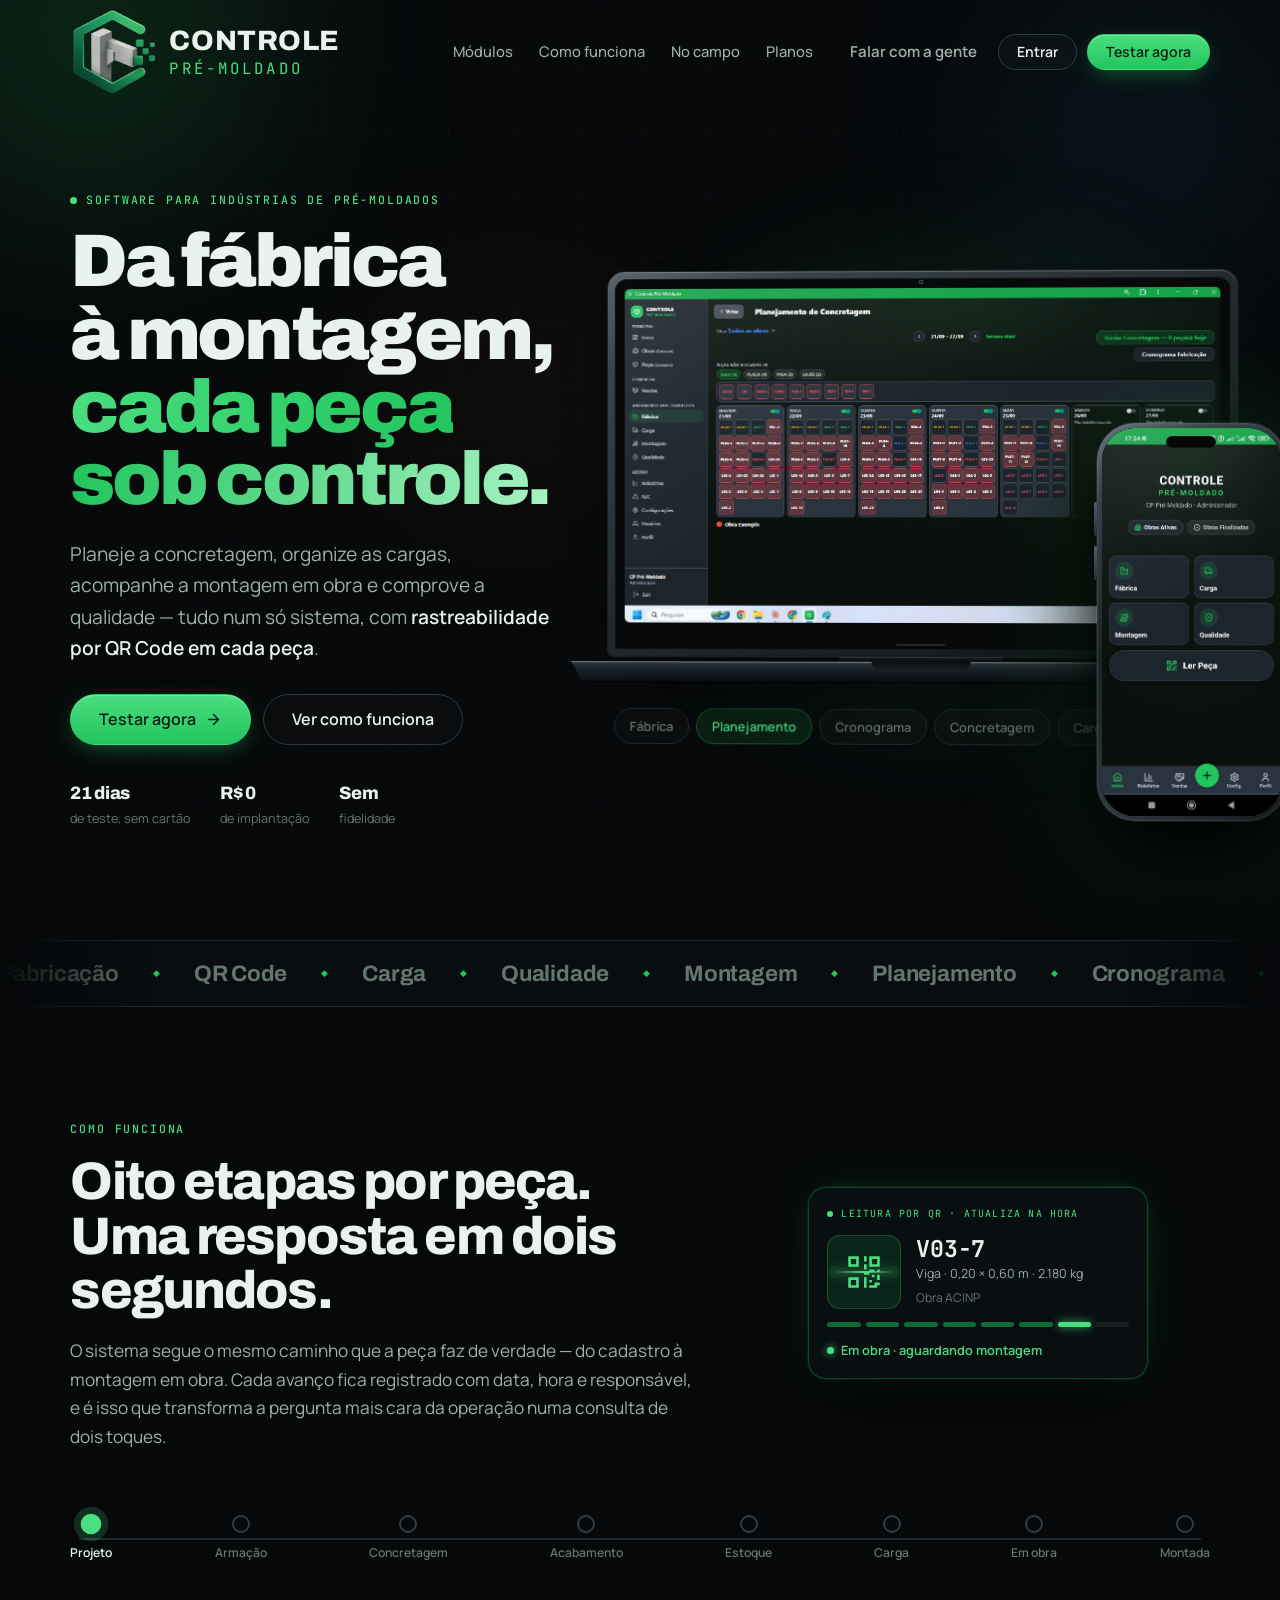
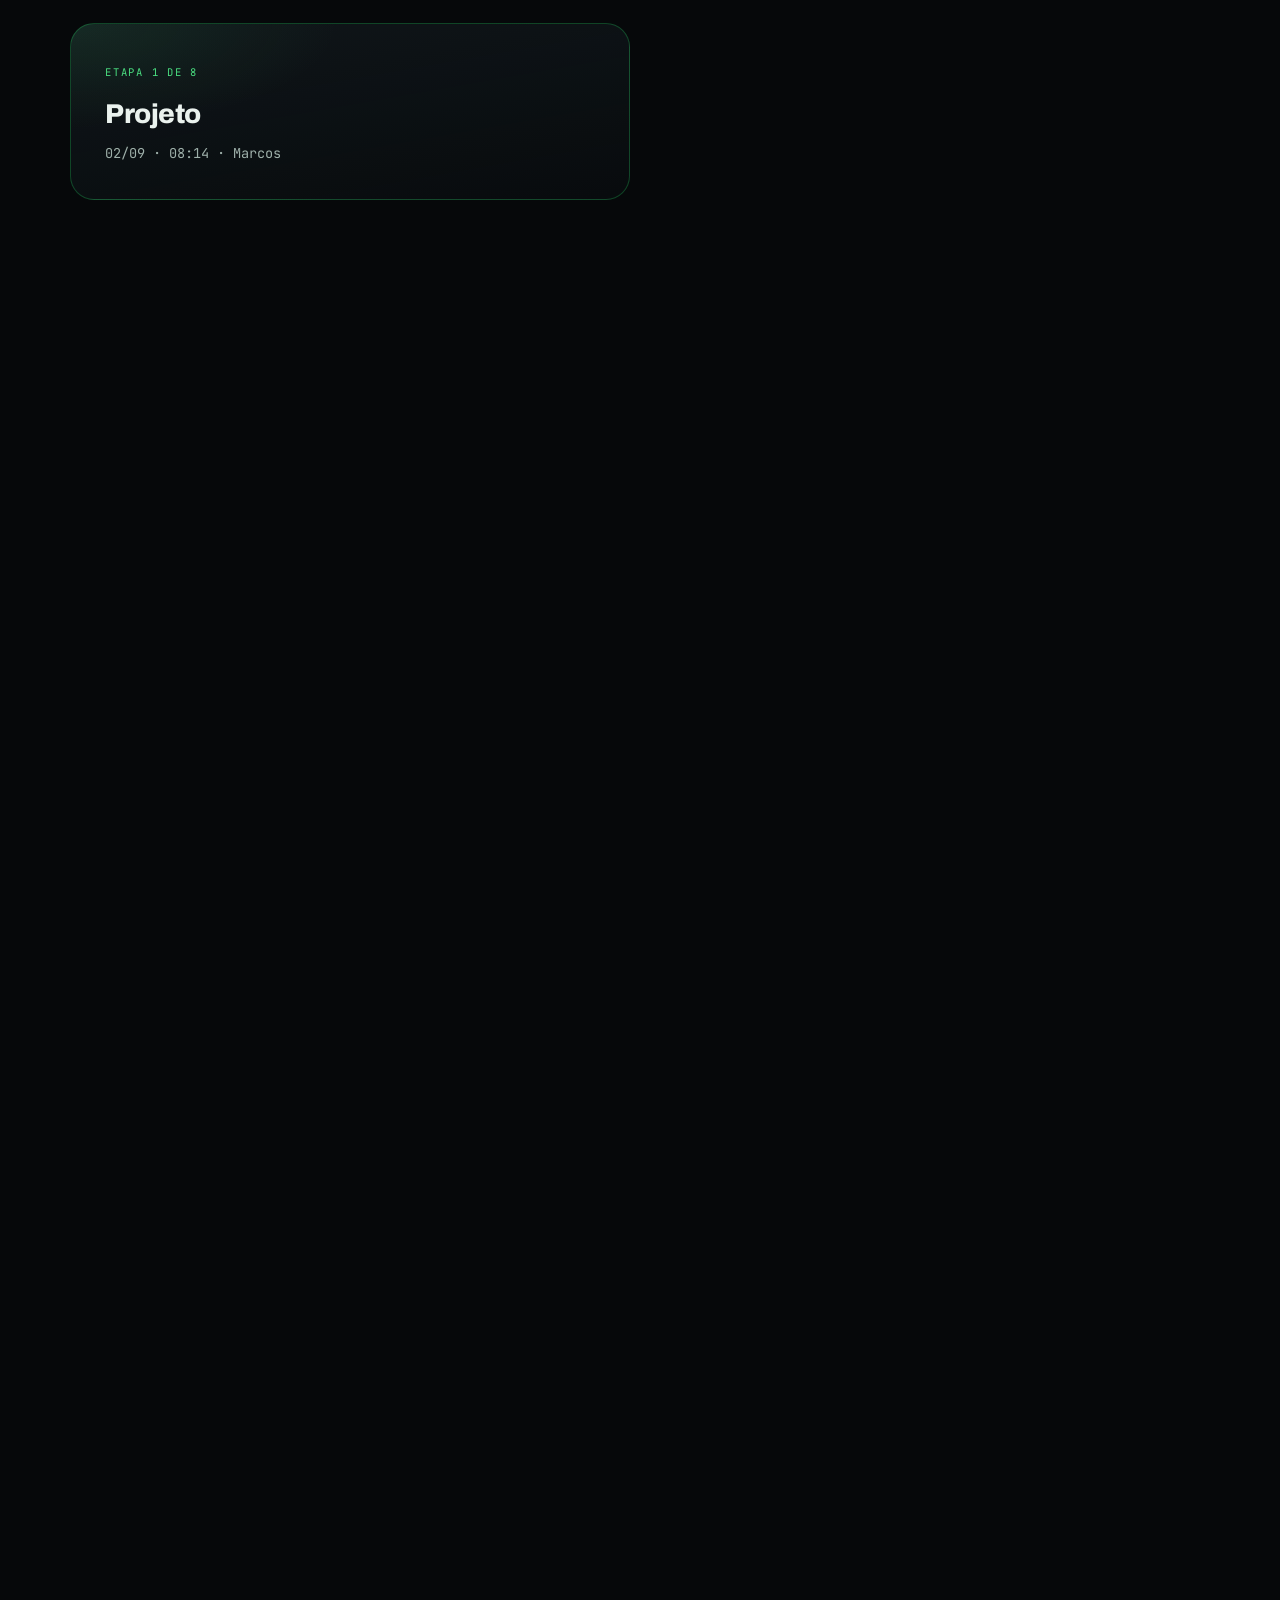
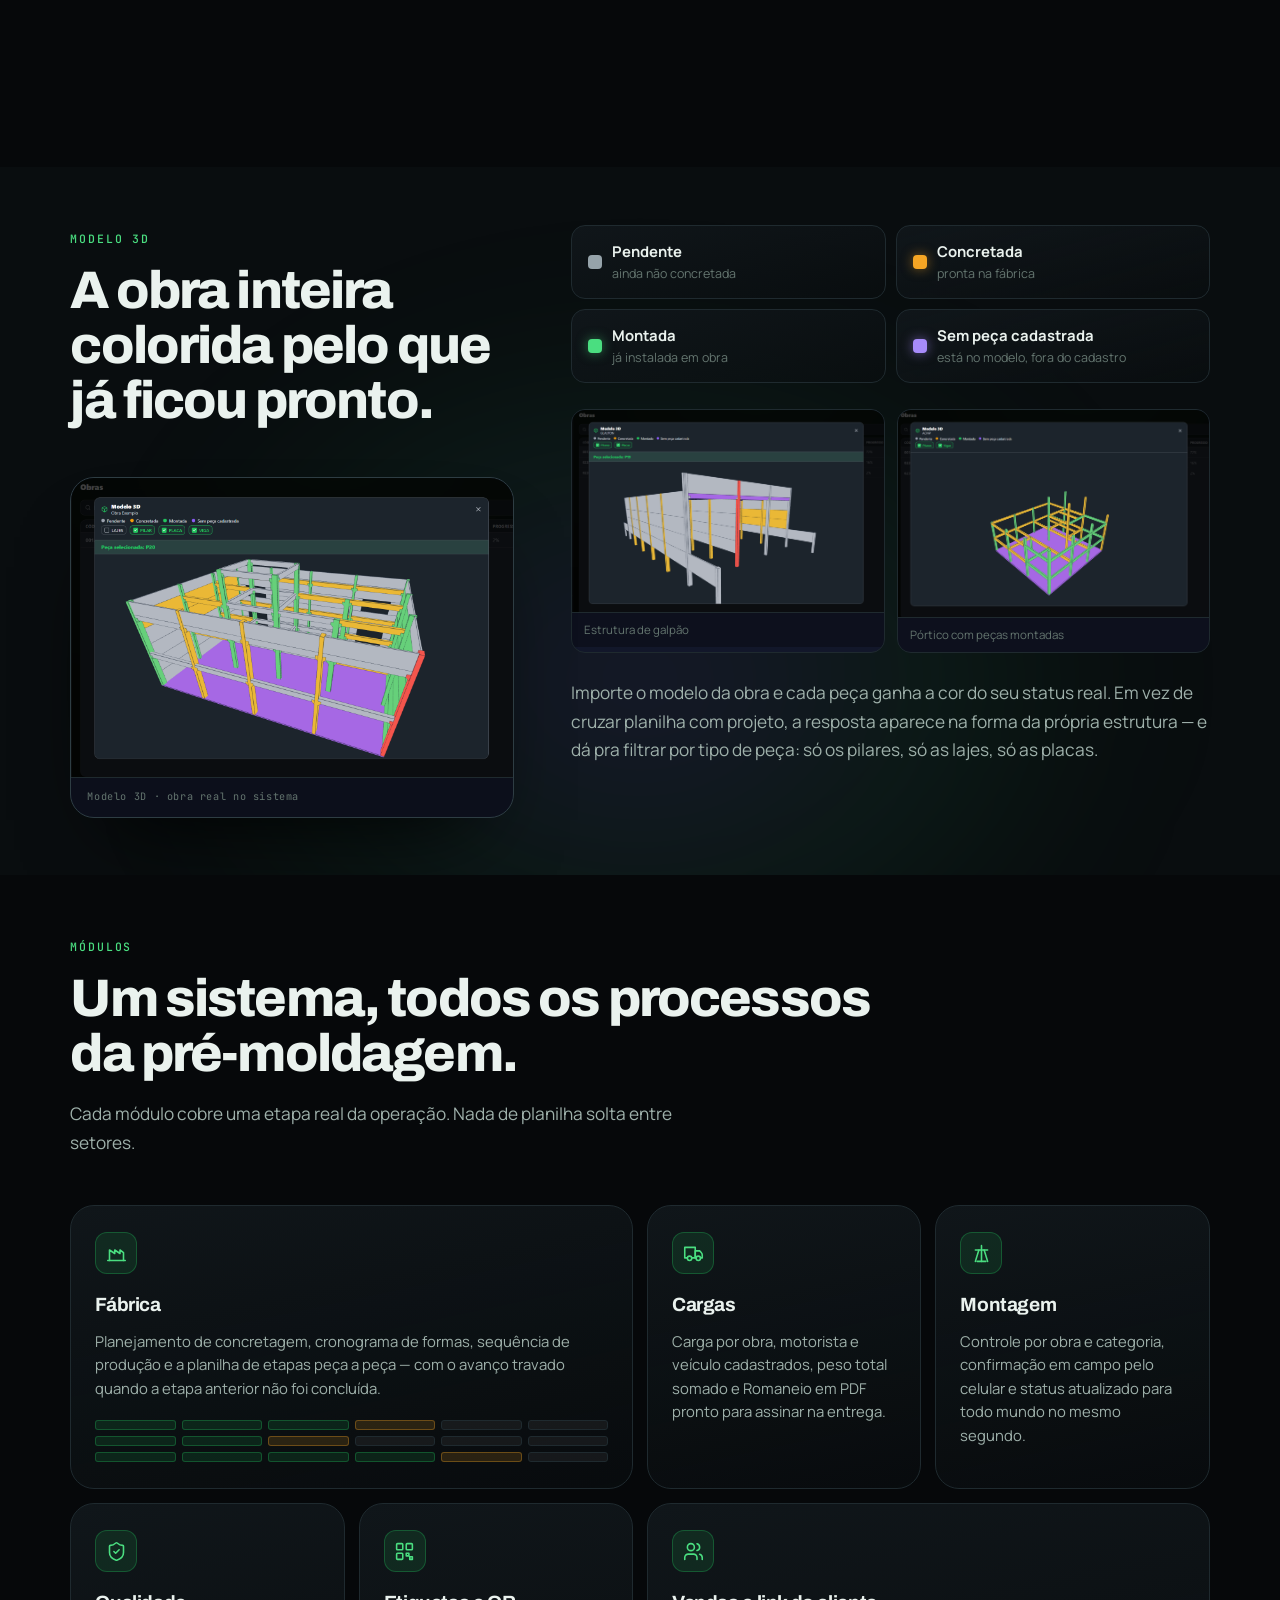
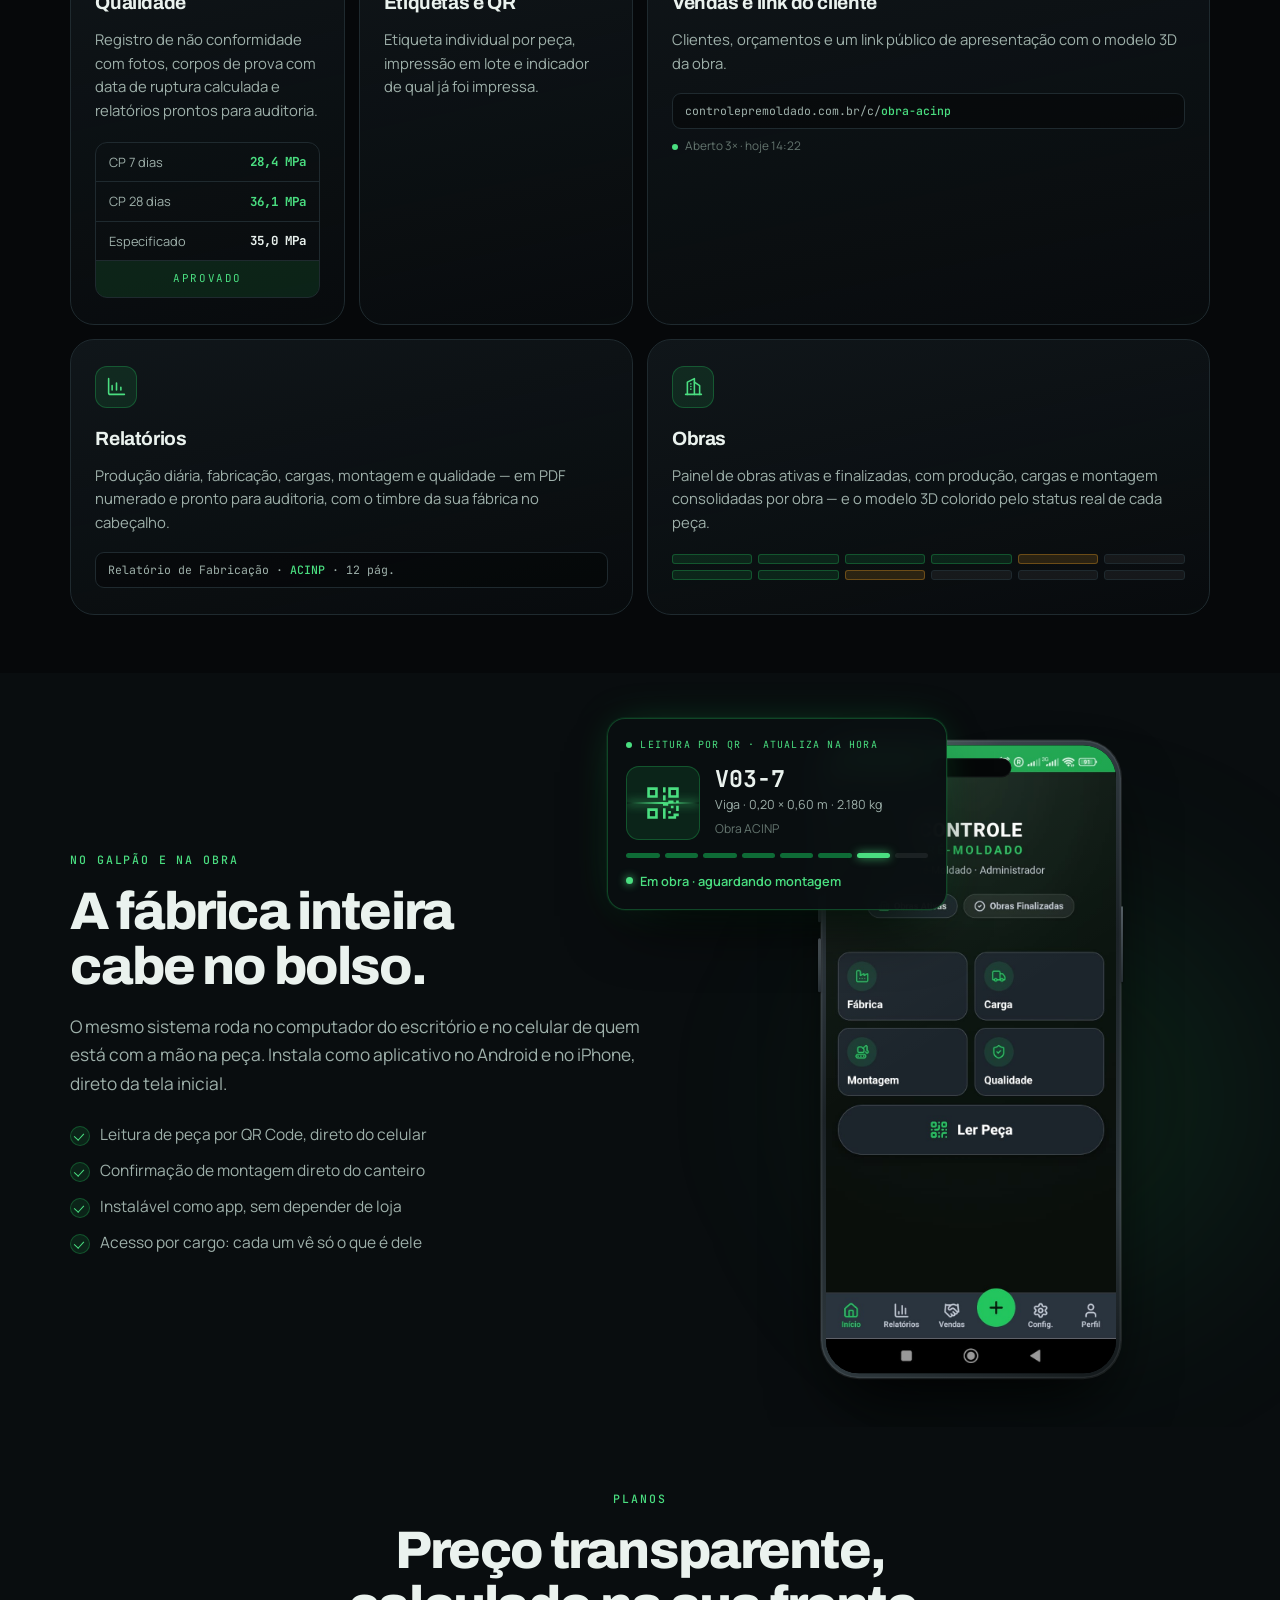
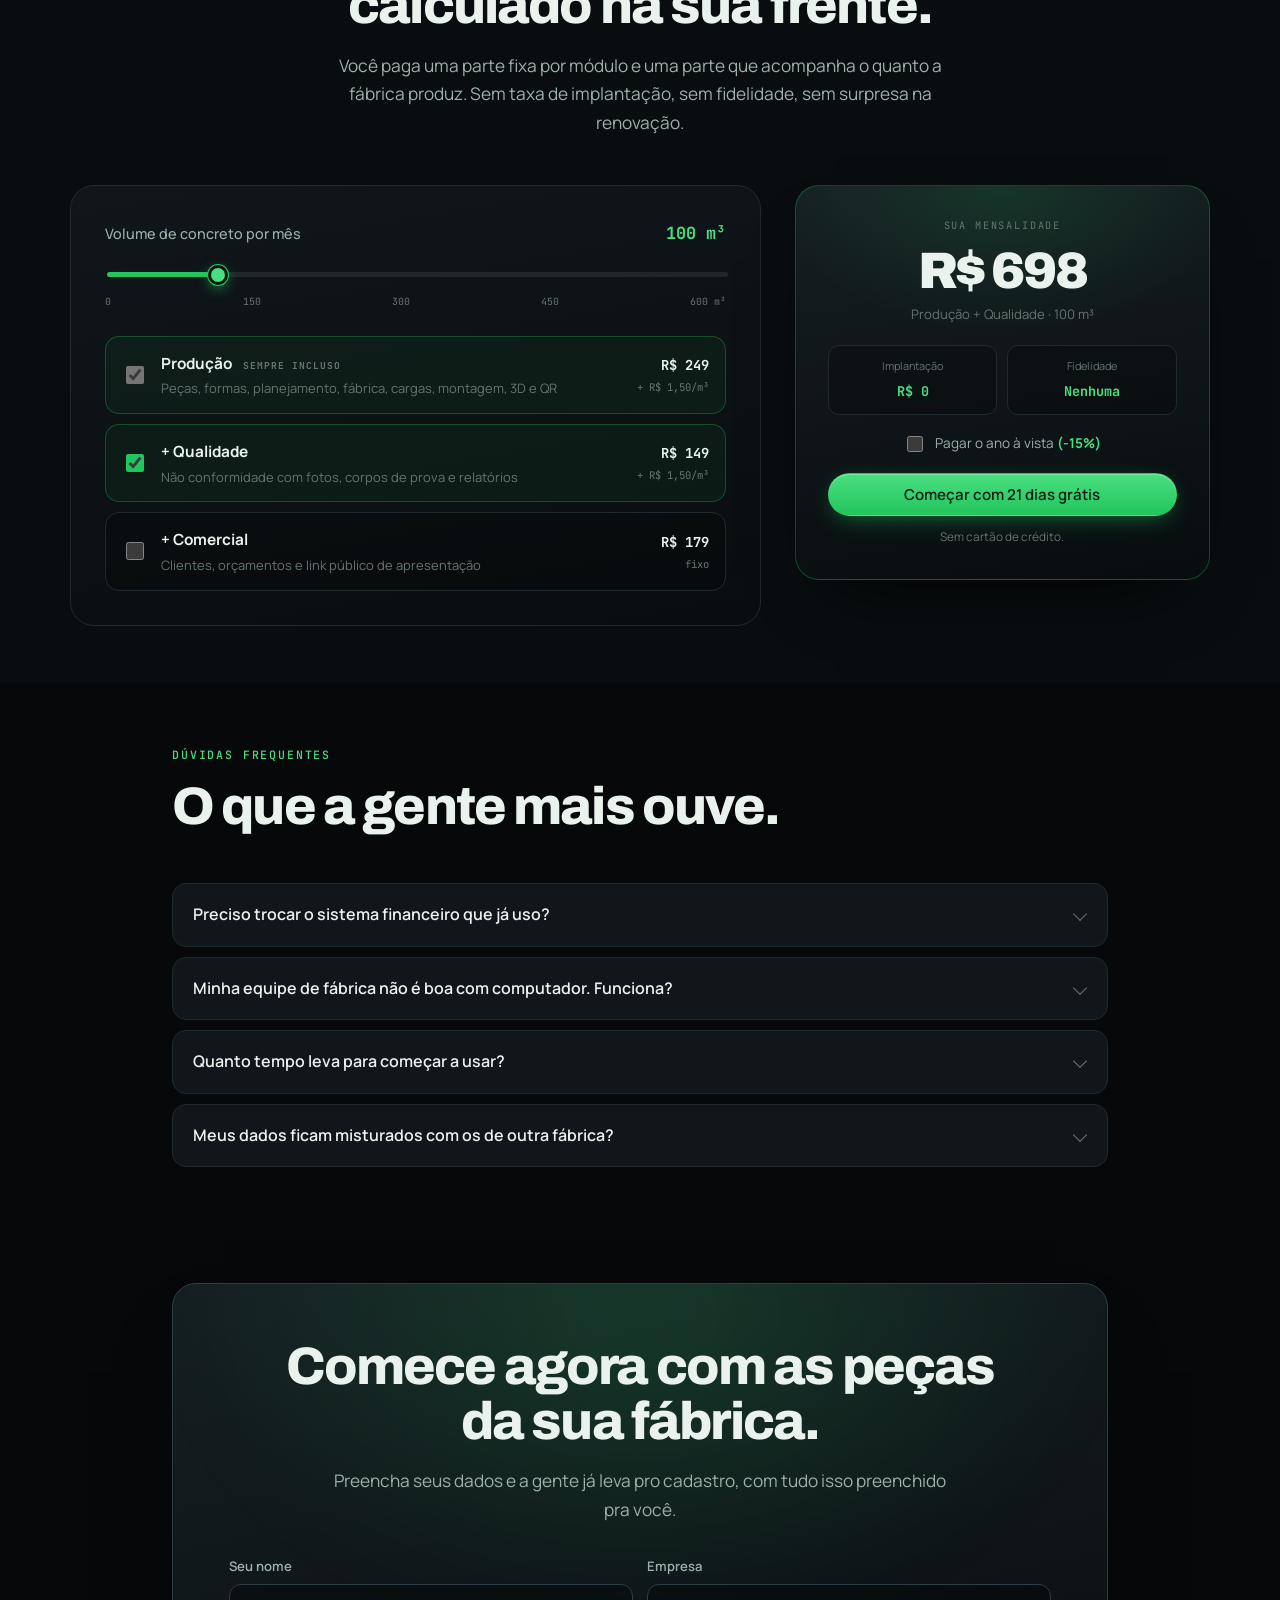
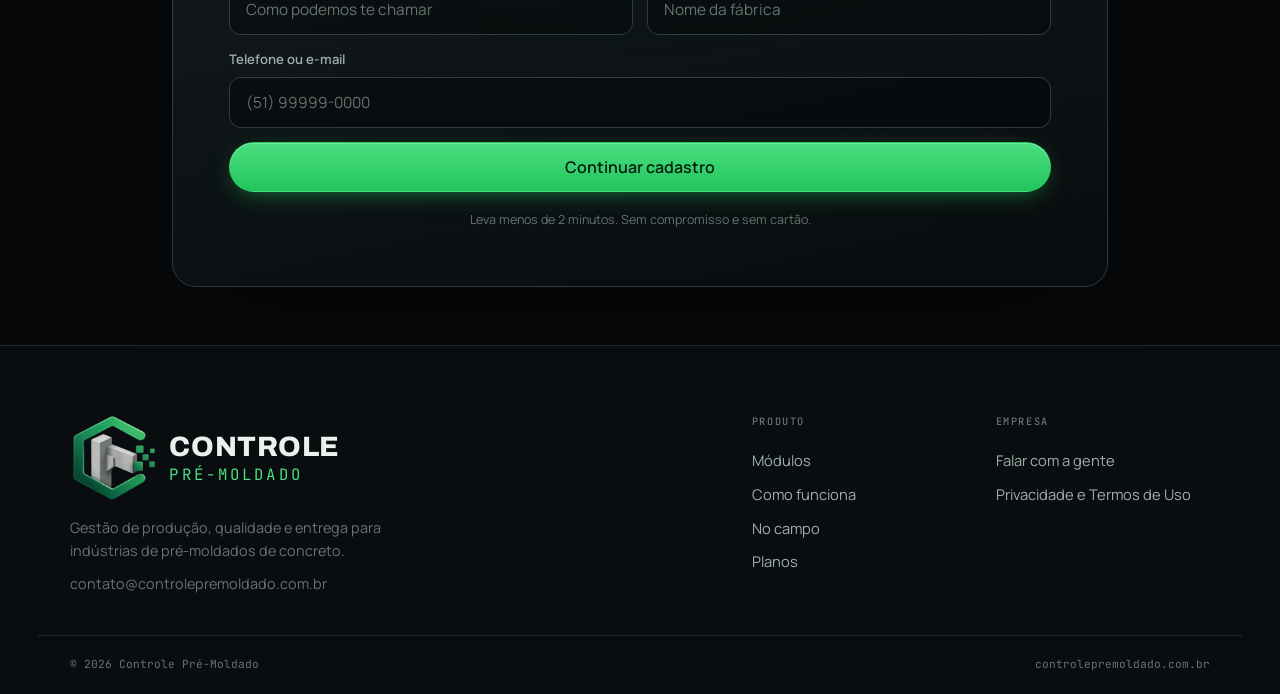
==== index.html @ 035948c5 "Rodapé e privacidade: remove placeholder de razão social/CNPJ, mantém só a marca + e-mail de contato" ====
<!DOCTYPE html>
<html lang="pt-BR">
<head>
<meta charset="UTF-8">
<meta name="viewport" content="width=device-width, initial-scale=1.0">
<title>Controle Pré-Moldado — Da fábrica à montagem, cada peça sob controle</title>
<meta name="description" content="Software de gestão para indústrias de pré-moldados de concreto. Planejamento de concretagem, cronograma de formas, cargas, montagem em obra e controle de qualidade — com rastreabilidade por QR Code em cada peça.">
<meta name="theme-color" content="#06080A">
<link rel="icon" href="assets/favicon.png" type="image/png">
<link rel="apple-touch-icon" href="assets/apple-touch-icon.png">
<link rel="canonical" href="https://www.controlepremoldado.com.br/">

<meta property="og:type" content="website">
<meta property="og:site_name" content="Controle Pré-Moldado">
<meta property="og:title" content="Controle Pré-Moldado — Da fábrica à montagem, cada peça sob controle">
<meta property="og:description" content="O sistema que acompanha cada peça pré-moldada do projeto à montagem em obra. Rastreabilidade por QR Code, planejamento de concretagem e controle de qualidade num só lugar.">
<meta property="og:url" content="https://www.controlepremoldado.com.br">
<meta property="og:image" content="https://www.controlepremoldado.com.br/assets/og-controle-premoldado.png">
<meta property="og:image:width" content="1200">
<meta property="og:image:height" content="630">
<meta name="twitter:card" content="summary_large_image">
<meta name="twitter:title" content="Controle Pré-Moldado — Da fábrica à montagem, cada peça sob controle">
<meta name="twitter:description" content="O sistema que acompanha cada peça pré-moldada do projeto à montagem em obra. Rastreabilidade por QR Code, planejamento de concretagem e controle de qualidade num só lugar.">
<meta name="twitter:image" content="https://www.controlepremoldado.com.br/assets/og-controle-premoldado.png">

<link rel="preconnect" href="https://fonts.googleapis.com">
<link rel="preconnect" href="https://fonts.gstatic.com" crossorigin>
<link rel="stylesheet" href="https://fonts.googleapis.com/css2?family=Archivo:wdth,wght@75..125,400..900&family=Manrope:wght@400;500;600;700&family=JetBrains+Mono:wght@400;500;700&display=swap">
<link rel="stylesheet" href="css/style.css">
</head>
<body>

<div class="grain" aria-hidden="true"></div>

<!-- ══════════════ NAV ══════════════ -->
<header class="nav" id="nav">
  <div class="nav-inner">
    <a href="#topo" class="brand" aria-label="Controle Pré-Moldado — início">
      <span class="brand-mark" aria-hidden="true">
        <img src="assets/logo-emblema.png" alt="" width="88" height="88">
      </span>
      <span class="brand-text">
        <strong>CONTROLE</strong>
        <em>PRÉ-MOLDADO</em>
      </span>
    </a>

    <nav class="nav-links" aria-label="Navegação principal">
      <a href="#modulos">Módulos</a>
      <a href="#fluxo">Como funciona</a>
      <a href="#campo">No campo</a>
      <a href="#planos">Planos</a>
    </nav>

    <div class="nav-actions">
      <a href="#contato" class="btn btn-ghost nav-login">Falar com a gente</a>
      <a href="https://sistema.controlepremoldado.com.br/login" class="btn btn-outline btn-sm nav-enter">Entrar</a>
      <a href="https://sistema.controlepremoldado.com.br/login?cadastro=1" class="btn btn-primary btn-sm">Testar agora</a>
      <button class="nav-toggle" id="navToggle" aria-label="Abrir menu" aria-expanded="false">
        <span></span><span></span>
      </button>
    </div>
  </div>

  <div class="nav-drawer" id="navDrawer" hidden>
    <a href="#modulos">Módulos</a>
    <a href="#fluxo">Como funciona</a>
    <a href="#campo">No campo</a>
    <a href="#planos">Planos</a>
    <a href="https://sistema.controlepremoldado.com.br/login">Entrar</a>
    <a href="https://sistema.controlepremoldado.com.br/login?cadastro=1" class="btn btn-primary">Testar agora</a>
  </div>
</header>

<main id="topo">

<!-- ══════════════ HERO ══════════════ -->
<section class="hero">
  <div class="hero-aurora" aria-hidden="true">
    <span class="blob b1"></span><span class="blob b2"></span><span class="blob b3"></span>
  </div>
  <div class="hero-grid-lines" aria-hidden="true"></div>

  <div class="container hero-inner">
    <div class="hero-copy">
      <p class="eyebrow reveal" data-delay="0">
        <span class="dot-live"></span> Software para indústrias de pré-moldados
      </p>

      <h1 class="hero-title reveal" data-delay="1">
        Da fábrica à montagem,<br>
        <span class="grad">cada peça sob controle.</span>
      </h1>

      <p class="hero-sub reveal" data-delay="2">
        Planeje a concretagem, organize as cargas, acompanhe a montagem em obra e comprove a
        qualidade — tudo num só sistema, com <strong>rastreabilidade por QR Code em cada peça</strong>.
      </p>

      <div class="hero-cta reveal" data-delay="3">
        <a href="https://sistema.controlepremoldado.com.br/login?cadastro=1" class="btn btn-primary btn-lg">
          Testar agora
          <svg viewBox="0 0 24 24" fill="none" stroke="currentColor" stroke-width="2.2" stroke-linecap="round" stroke-linejoin="round"><path d="M5 12h14"/><path d="m12 5 7 7-7 7"/></svg>
        </a>
        <a href="#fluxo" class="btn btn-outline btn-lg">Ver como funciona</a>
      </div>

      <ul class="hero-trust reveal" data-delay="4">
        <li><strong>21 dias</strong><span>de teste, sem cartão</span></li>
        <li><strong>R$ 0</strong><span>de implantação</span></li>
        <li><strong>Sem</strong><span>fidelidade</span></li>
      </ul>
    </div>

    <!-- Telas reais do sistema: Fábrica no desktop + app no celular -->
    <div class="hero-visual reveal" data-delay="3">
      <div class="glow-ring" aria-hidden="true"></div>

      <!-- Notebook -->
      <div class="laptop">
        <div class="laptop-lid">
          <div class="laptop-bezel">
            <span class="laptop-cam" aria-hidden="true"></span>
            <div class="laptop-view" id="carrossel">
              <img class="slide on" src="assets/app-desktop-note.png" alt="Tela Fábrica do Controle Pré-Moldado: cada peça da obra numa linha e o status de cada etapa de produção nas colunas" loading="eager" width="1912" height="1075">
              <img class="slide" src="assets/app-planejamento.png" alt="Tela de Planejamento de Concretagem: grade com os dias da semana e as peças distribuídas por forma" width="1912" height="1075">
              <img class="slide" src="assets/app-cronograma.png" alt="Tela de Cronograma de Formas: linha do tempo com a ocupação de cada forma da fábrica, dia a dia" width="1917" height="1078">
              <img class="slide" src="assets/app-concretagem.png" alt="Tela de Concretagem: peças aptas a concretar, peças já concretadas e corpos de prova da carga" width="1917" height="1073">
              <img class="slide" src="assets/app-carga.png" alt="Tela de Nova Carga: peças em estoque selecionadas pra uma carga, com peso total calculado" width="1917" height="1078">
              <img class="slide" src="assets/app-3d-obra-exemplo.png" alt="Modelo 3D da obra no sistema, com as peças coloridas pelo status de produção" width="1387" height="940">
              <span class="screen-gloss" aria-hidden="true"></span>
            </div>
            <span class="laptop-chin" aria-hidden="true"></span>
          </div>
        </div>
        <div class="laptop-hinge" aria-hidden="true"></div>
        <div class="laptop-base" aria-hidden="true"><span class="laptop-lip"></span></div>

        <div class="carrossel-nav" role="tablist" aria-label="Telas do sistema">
          <button type="button" class="cn-btn on" data-slide="0" role="tab" aria-selected="true">Fábrica</button>
          <button type="button" class="cn-btn" data-slide="1" role="tab" aria-selected="false">Planejamento</button>
          <button type="button" class="cn-btn" data-slide="2" role="tab" aria-selected="false">Cronograma</button>
          <button type="button" class="cn-btn" data-slide="3" role="tab" aria-selected="false">Concretagem</button>
          <button type="button" class="cn-btn" data-slide="4" role="tab" aria-selected="false">Carga</button>
          <button type="button" class="cn-btn" data-slide="5" role="tab" aria-selected="false">Modelo 3D</button>
        </div>
      </div>

      <!-- Celular -->
      <div class="phone phone-hero">
        <span class="phone-btn btn-vol-up" aria-hidden="true"></span>
        <span class="phone-btn btn-vol-down" aria-hidden="true"></span>
        <span class="phone-btn btn-power" aria-hidden="true"></span>
        <div class="phone-screen">
          <img src="assets/app-screenshot-celular.jpeg" alt="Tela inicial do Controle Pré-Moldado no celular, com atalhos para Fábrica, Carga, Montagem, Qualidade e leitura de peça por QR Code" loading="eager" width="738" height="1600">
          <span class="phone-island" aria-hidden="true"></span>
          <span class="screen-gloss" aria-hidden="true"></span>
        </div>
      </div>
    </div>
  </div>
</section>

<!-- ══════════════ MARQUEE ══════════════ -->
<div class="marquee" aria-hidden="true">
  <div class="marquee-track">
    <span>Fabricação</span><i>◆</i><span>QR Code</span><i>◆</i><span>Carga</span><i>◆</i>
    <span>Qualidade</span><i>◆</i><span>Montagem</span><i>◆</i><span>Planejamento</span><i>◆</i>
    <span>Cronograma</span><i>◆</i><span>Modelo 3D</span><i>◆</i><span>Vendas</span><i>◆</i>
    <span>Fabricação</span><i>◆</i><span>QR Code</span><i>◆</i><span>Carga</span><i>◆</i>
    <span>Qualidade</span><i>◆</i><span>Montagem</span><i>◆</i><span>Planejamento</span><i>◆</i>
    <span>Cronograma</span><i>◆</i><span>Modelo 3D</span><i>◆</i><span>Vendas</span><i>◆</i>
  </div>
</div>

<!-- ══════════════ COMO FUNCIONA / RASTREABILIDADE (scroll fixo) ══════════════ -->
<section class="section rastreio-scroll" id="fluxo">
  <div class="rastreio-track">
    <div class="rastreio-pin">
      <div class="container">
        <div class="rt-head-row">
          <header class="sec-head reveal">
            <p class="eyebrow">Como funciona</p>
            <h2 class="h2">Oito etapas por peça.<br>Uma resposta em dois segundos.</h2>
            <p class="lead">
              O sistema segue o mesmo caminho que a peça faz de verdade — do cadastro à montagem em obra.
              Cada avanço fica registrado com data, hora e responsável, e é isso que transforma a pergunta
              mais cara da operação numa consulta de dois toques.
            </p>
          </header>

          <!-- Mesmo cartão de leitura de QR da seção "No campo", reaproveitado
               aqui só pra preencher o vazio ao lado do texto. -->
          <div class="qr-card qr-card-static reveal" data-delay="1" aria-hidden="true">
            <span class="qr-tag"><i></i> Leitura por QR · atualiza na hora</span>

            <div class="qr-main">
              <div class="qr-box">
                <span class="qr-scan"></span>
                <svg viewBox="0 0 48 48" fill="currentColor" aria-hidden="true">
                  <path d="M6 6h12v12H6zM9 9v6h6V9zM30 6h12v12H30zM33 9v6h6V9zM6 30h12v12H6zM9 33v6h6v-6zM24 6h3v6h-3zM24 15h3v6h-3zM30 21h6v3h-6zM39 21h3v3h-3zM24 24h6v3h-6zM33 27h3v3h-3zM39 27h3v6h-3zM24 30h3v12h-3zM30 33h3v3h-3zM36 36h6v3h-6zM30 39h9v3h-9z"/>
                </svg>
              </div>
              <div class="qr-info">
                <span class="qr-id">V03-7</span>
                <span class="qr-meta">Viga · 0,20 × 0,60 m · 2.180 kg</span>
                <span class="qr-obra">Obra ACINP</span>
              </div>
            </div>

            <div class="qr-etapas">
              <i class="feito"></i><i class="feito"></i><i class="feito"></i><i class="feito"></i>
              <i class="feito"></i><i class="feito"></i><i class="agora"></i><i></i>
            </div>

            <span class="qr-status">Em obra · aguardando montagem</span>
          </div>
        </div>

        <div class="rt-stepper">
          <div class="rt-track">
            <span class="rt-track-bg" aria-hidden="true"></span>
            <span class="rt-fill" id="rtFill" aria-hidden="true"></span>
            <ol class="rt-line" id="rtLine">
              <li class="rt-node" data-titulo="Projeto" data-desc="02/09 · 08:14 · Marcos"><span class="rt-dot"></span><span class="rt-label">Projeto</span></li>
              <li class="rt-node" data-titulo="Armação" data-desc="03/09 · 10:41 · Equipe A"><span class="rt-dot"></span><span class="rt-label">Armação</span></li>
              <li class="rt-node" data-titulo="Concretagem" data-desc="04/09 · 07:05 · Lote 12 · 35 MPa"><span class="rt-dot"></span><span class="rt-label">Concretagem</span></li>
              <li class="rt-node" data-titulo="Acabamento" data-desc="08/09 · 16:20 · Equipe B"><span class="rt-dot"></span><span class="rt-label">Acabamento</span></li>
              <li class="rt-node" data-titulo="Estoque" data-desc="09/09 · 09:02 · Pátio"><span class="rt-dot"></span><span class="rt-label">Estoque</span></li>
              <li class="rt-node" data-titulo="Carga" data-desc="10/09 · 06:30 · João · ABC-1D23"><span class="rt-dot"></span><span class="rt-label">Carga</span></li>
              <li class="rt-node" data-titulo="Em obra" data-desc="10/09 · 11:48 · recebido no canteiro"><span class="rt-dot"></span><span class="rt-label">Em obra</span></li>
              <li class="rt-node" data-titulo="Montada" data-desc="peça instalada, obra em dia"><span class="rt-dot"></span><span class="rt-label">Montada</span></li>
            </ol>
          </div>

          <div class="rt-panel" id="rtPanel">
            <span class="rt-panel-step" id="rtPanelStep">Etapa 1 de 8</span>
            <h3 id="rtPanelTitle">Projeto</h3>
            <p id="rtPanelDesc">02/09 · 08:14 · Marcos</p>
          </div>
        </div>
      </div>
    </div>
  </div>
</section>

<!-- ══════════════ MODELO 3D ══════════════ -->
<section class="section modelo3d" id="modelo-3d">
  <div class="m3d-aurora" aria-hidden="true"></div>
  <div class="container">
    <div class="m3d-grid">
      <div class="m3d-left">
        <header class="sec-head reveal">
          <p class="eyebrow">Modelo 3D</p>
          <h2 class="h2">A obra inteira colorida pelo que já ficou pronto.</h2>
        </header>

        <figure class="m3d-palco reveal">
          <img src="assets/app-3d-obra-exemplo.png" alt="Modelo 3D de uma obra no sistema: galpão completo com lajes, pilares, placas e vigas, cada peça colorida conforme o status" loading="lazy" width="1387" height="940">
          <figcaption>Modelo 3D · obra real no sistema</figcaption>
        </figure>
      </div>

      <div class="m3d-texto">
        <ul class="m3d-legenda reveal" data-delay="1">
          <li><span class="pt pendente"></span><b>Pendente</b><i>ainda não concretada</i></li>
          <li><span class="pt concretada"></span><b>Concretada</b><i>pronta na fábrica</i></li>
          <li><span class="pt montada"></span><b>Montada</b><i>já instalada em obra</i></li>
          <li><span class="pt sem"></span><b>Sem peça cadastrada</b><i>está no modelo, fora do cadastro</i></li>
        </ul>

        <div class="m3d-outras reveal" data-delay="2">
          <figure>
            <img src="assets/app-3d-glauton.png" alt="Outro modelo 3D no sistema: estrutura metálica de galpão com peças coloridas por status" loading="lazy" width="1407" height="915">
            <figcaption>Estrutura de galpão</figcaption>
          </figure>
          <figure>
            <img src="assets/app-3d-acinp.png" alt="Outro modelo 3D no sistema: pórtico de concreto com peças já montadas em verde" loading="lazy" width="1391" height="926">
            <figcaption>Pórtico com peças montadas</figcaption>
          </figure>
        </div>

        <p class="lead reveal" data-delay="3">
          Importe o modelo da obra e cada peça ganha a cor do seu status real. Em vez de cruzar
          planilha com projeto, a resposta aparece na forma da própria estrutura — e dá pra
          filtrar por tipo de peça: só os pilares, só as lajes, só as placas.
        </p>
      </div>
    </div>
  </div>
</section>

<!-- ══════════════ MÓDULOS (bento) ══════════════ -->
<section class="section modulos" id="modulos">
  <div class="container">
    <header class="sec-head reveal">
      <p class="eyebrow">Módulos</p>
      <h2 class="h2">Um sistema, todos os processos<br>da pré-moldagem.</h2>
      <p class="lead">Cada módulo cobre uma etapa real da operação. Nada de planilha solta entre setores.</p>
    </header>

    <div class="bento">
      <article class="b-card b-wide spot reveal">
        <div class="b-icon">
          <svg viewBox="0 0 24 24" fill="none" stroke="currentColor" stroke-width="1.8" stroke-linecap="round" stroke-linejoin="round"><path d="M2 20h20"/><path d="M4 20V8l6 4V8l6 4V8l4 3v9"/></svg>
        </div>
        <h3>Fábrica</h3>
        <p>Planejamento de concretagem, cronograma de formas, sequência de produção e a planilha de
          etapas peça a peça — com o avanço travado quando a etapa anterior não foi concluída.</p>
        <div class="b-mini" aria-hidden="true">
          <span class="mini-row"><i class="ok"></i><i class="ok"></i><i class="ok"></i><i class="wip"></i><i></i><i></i></span>
          <span class="mini-row"><i class="ok"></i><i class="ok"></i><i class="wip"></i><i></i><i></i><i></i></span>
          <span class="mini-row"><i class="ok"></i><i class="ok"></i><i class="ok"></i><i class="ok"></i><i class="wip"></i><i></i></span>
        </div>
      </article>

      <article class="b-card spot reveal" data-delay="1">
        <div class="b-icon">
          <svg viewBox="0 0 24 24" fill="none" stroke="currentColor" stroke-width="1.8" stroke-linecap="round" stroke-linejoin="round"><path d="M10 17h4V5H2v12h3"/><path d="M20 17h2v-3.34a4 4 0 0 0-1.17-2.83L19 9h-5v8h1"/><circle cx="7.5" cy="17.5" r="2.5"/><circle cx="17.5" cy="17.5" r="2.5"/></svg>
        </div>
        <h3>Cargas</h3>
        <p>Carga por obra, motorista e veículo cadastrados, peso total somado e Romaneio em PDF
          pronto para assinar na entrega.</p>
      </article>

      <article class="b-card spot reveal" data-delay="2">
        <div class="b-icon">
          <svg viewBox="0 0 24 24" fill="none" stroke="currentColor" stroke-width="1.8" stroke-linecap="round" stroke-linejoin="round"><path d="M12 3v18"/><path d="M5 8h14"/><path d="M7 21h10"/><path d="M9 8 5 21"/><path d="m15 8 4 13"/></svg>
        </div>
        <h3>Montagem</h3>
        <p>Controle por obra e categoria, confirmação em campo pelo celular e status atualizado
          para todo mundo no mesmo segundo.</p>
      </article>

      <article class="b-card spot reveal" data-delay="1">
        <div class="b-icon">
          <svg viewBox="0 0 24 24" fill="none" stroke="currentColor" stroke-width="1.8" stroke-linecap="round" stroke-linejoin="round"><path d="M20 13c0 5-3.5 7.5-7.66 8.95a1 1 0 0 1-.67-.01C7.5 20.5 4 18 4 13V6a1 1 0 0 1 1-1c2 0 4.5-1.2 6.24-2.72a1.17 1.17 0 0 1 1.52 0C14.51 3.81 17 5 19 5a1 1 0 0 1 1 1z"/><path d="m9 12 2 2 4-4"/></svg>
        </div>
        <h3>Qualidade</h3>
        <p>Registro de não conformidade com fotos, corpos de prova com data de ruptura calculada e
          relatórios prontos para auditoria.</p>
        <div class="cp-demo" aria-hidden="true">
          <div class="cp-row"><span>CP 7 dias</span><b class="ok">28,4 MPa</b></div>
          <div class="cp-row"><span>CP 28 dias</span><b class="ok">36,1 MPa</b></div>
          <div class="cp-row"><span>Especificado</span><b>35,0 MPa</b></div>
          <div class="cp-verdict">Aprovado</div>
        </div>
      </article>

      <article class="b-card spot reveal" data-delay="2">
        <div class="b-icon">
          <svg viewBox="0 0 24 24" fill="none" stroke="currentColor" stroke-width="1.8" stroke-linecap="round" stroke-linejoin="round"><rect width="7" height="7" x="3" y="3" rx="1"/><rect width="7" height="7" x="14" y="3" rx="1"/><rect width="7" height="7" x="3" y="14" rx="1"/><path d="M14 14h3v3h-3zM18 18h3v3h-3z"/></svg>
        </div>
        <h3>Etiquetas e QR</h3>
        <p>Etiqueta individual por peça, impressão em lote e indicador de qual já foi impressa.</p>
      </article>

      <article class="b-card b-wide spot reveal" data-delay="2">
        <div class="b-icon">
          <svg viewBox="0 0 24 24" fill="none" stroke="currentColor" stroke-width="1.8" stroke-linecap="round" stroke-linejoin="round"><path d="M16 21v-2a4 4 0 0 0-4-4H6a4 4 0 0 0-4 4v2"/><circle cx="9" cy="7" r="4"/><path d="M22 21v-2a4 4 0 0 0-3-3.87"/><path d="M16 3.13a4 4 0 0 1 0 7.75"/></svg>
        </div>
        <h3>Vendas e link do cliente</h3>
        <p>Clientes, orçamentos e um link público de apresentação com o modelo 3D da obra.</p>
        <div class="b-mini-link" aria-hidden="true">
          <span class="lnk">controlepremoldado.com.br/c/<b>obra-acinp</b></span>
          <span class="seen"><i></i> Aberto 3× · hoje 14:22</span>
        </div>
      </article>

      <article class="b-card b-wide spot reveal" data-delay="1">
        <div class="b-icon">
          <svg viewBox="0 0 24 24" fill="none" stroke="currentColor" stroke-width="1.8" stroke-linecap="round" stroke-linejoin="round"><path d="M3 3v16a2 2 0 0 0 2 2h16"/><path d="M7 16v-5"/><path d="M12 16V8"/><path d="M17 16v-3"/></svg>
        </div>
        <h3>Relatórios</h3>
        <p>Produção diária, fabricação, cargas, montagem e qualidade — em PDF numerado e pronto para
          auditoria, com o timbre da sua fábrica no cabeçalho.</p>
        <div class="b-mini-link" aria-hidden="true">
          <span class="lnk">Relatório de Fabricação · <b>ACINP</b> · 12 pág.</span>
        </div>
      </article>

      <article class="b-card b-wide spot reveal" data-delay="2">
        <div class="b-icon">
          <svg viewBox="0 0 24 24" fill="none" stroke="currentColor" stroke-width="1.8" stroke-linecap="round" stroke-linejoin="round"><path d="M3 21h18"/><path d="M5 21V7l8-4v18"/><path d="M19 21V11l-6-4"/><path d="M9 9v.01"/><path d="M9 12v.01"/><path d="M9 15v.01"/></svg>
        </div>
        <h3>Obras</h3>
        <p>Painel de obras ativas e finalizadas, com produção, cargas e montagem consolidadas por
          obra — e o modelo 3D colorido pelo status real de cada peça.</p>
        <div class="b-mini" aria-hidden="true">
          <span class="mini-row"><i class="ok"></i><i class="ok"></i><i class="ok"></i><i class="ok"></i><i class="wip"></i><i></i></span>
          <span class="mini-row"><i class="ok"></i><i class="ok"></i><i class="wip"></i><i></i><i></i><i></i></span>
        </div>
      </article>
    </div>
  </div>
</section>

<!-- ══════════════ CAMPO / MOBILE ══════════════ -->
<section class="section campo" id="campo">
  <div class="campo-aurora" aria-hidden="true"></div>
  <div class="container campo-grid">
    <div class="campo-copy reveal">
      <p class="eyebrow">No galpão e na obra</p>
      <h2 class="h2">A fábrica inteira<br>cabe no bolso.</h2>
      <p class="lead">
        O mesmo sistema roda no computador do escritório e no celular de quem está com a mão na
        peça. Instala como aplicativo no Android e no iPhone, direto da tela inicial.
      </p>
      <ul class="check-list">
        <li>Leitura de peça por QR Code, direto do celular</li>
        <li>Confirmação de montagem direto do canteiro</li>
        <li>Instalável como app, sem depender de loja</li>
        <li>Acesso por cargo: cada um vê só o que é dele</li>
      </ul>
    </div>

    <div class="campo-visual reveal" data-delay="2">
      <div class="phone phone-big" data-parallax="0.04">
        <span class="phone-btn btn-vol-up" aria-hidden="true"></span>
        <span class="phone-btn btn-vol-down" aria-hidden="true"></span>
        <span class="phone-btn btn-power" aria-hidden="true"></span>
        <div class="phone-screen">
          <img src="assets/app-screenshot-celular.jpeg" alt="Aplicativo Controle Pré-Moldado aberto no celular" loading="lazy" width="738" height="1600">
          <span class="phone-island" aria-hidden="true"></span>
          <span class="screen-gloss" aria-hidden="true"></span>
        </div>
      </div>

      <!-- Cartão de leitura de QR, animado -->
      <div class="qr-card" aria-hidden="true">
        <span class="qr-tag"><i></i> Leitura por QR · atualiza na hora</span>

        <div class="qr-main">
          <div class="qr-box">
            <span class="qr-scan"></span>
            <svg viewBox="0 0 48 48" fill="currentColor" aria-hidden="true">
              <path d="M6 6h12v12H6zM9 9v6h6V9zM30 6h12v12H30zM33 9v6h6V9zM6 30h12v12H6zM9 33v6h6v-6zM24 6h3v6h-3zM24 15h3v6h-3zM30 21h6v3h-6zM39 21h3v3h-3zM24 24h6v3h-6zM33 27h3v3h-3zM39 27h3v6h-3zM24 30h3v12h-3zM30 33h3v3h-3zM36 36h6v3h-6zM30 39h9v3h-9z"/>
            </svg>
          </div>
          <div class="qr-info">
            <span class="qr-id">V03-7</span>
            <span class="qr-meta">Viga · 0,20 × 0,60 m · 2.180 kg</span>
            <span class="qr-obra">Obra ACINP</span>
          </div>
        </div>

        <div class="qr-etapas">
          <i class="feito"></i><i class="feito"></i><i class="feito"></i><i class="feito"></i>
          <i class="feito"></i><i class="feito"></i><i class="agora"></i><i></i>
        </div>

        <span class="qr-status">Em obra · aguardando montagem</span>
      </div>
    </div>
  </div>
</section>
<!-- ══════════════ PLANOS + CALCULADORA ══════════════ -->
<section class="section planos" id="planos">
  <div class="container">
    <header class="sec-head center reveal">
      <p class="eyebrow">Planos</p>
      <h2 class="h2">Preço transparente,<br>calculado na sua frente.</h2>
      <p class="lead">
        Você paga uma parte fixa por módulo e uma parte que acompanha o quanto a fábrica produz.
        Sem taxa de implantação, sem fidelidade, sem surpresa na renovação.
      </p>
    </header>

    <div class="calc reveal" data-delay="1">
      <div class="calc-controls">
        <div class="calc-field">
          <label for="volume">Volume de concreto por mês
            <output id="volOut">100 m³</output>
          </label>
          <input type="range" id="volume" min="0" max="600" step="10" value="100">
          <div class="range-scale" aria-hidden="true"><span>0</span><span>150</span><span>300</span><span>450</span><span>600 m³</span></div>
        </div>

        <div class="mod-list">
          <label class="mod on">
            <input type="checkbox" id="mProd" checked disabled>
            <span class="mod-body">
              <span class="mod-name">Produção <em>sempre incluso</em></span>
              <span class="mod-desc">Peças, formas, planejamento, fábrica, cargas, montagem, 3D e QR</span>
            </span>
            <span class="mod-price">R$ 249 <i>+ R$ 1,50/m³</i></span>
          </label>

          <label class="mod">
            <input type="checkbox" id="mQual" checked>
            <span class="mod-body">
              <span class="mod-name">+ Qualidade</span>
              <span class="mod-desc">Não conformidade com fotos, corpos de prova e relatórios</span>
            </span>
            <span class="mod-price">R$ 149 <i>+ R$ 1,50/m³</i></span>
          </label>

          <label class="mod">
            <input type="checkbox" id="mCom">
            <span class="mod-body">
              <span class="mod-name">+ Comercial</span>
              <span class="mod-desc">Clientes, orçamentos e link público de apresentação</span>
            </span>
            <span class="mod-price">R$ 179 <i>fixo</i></span>
          </label>
        </div>
      </div>

      <aside class="calc-result">
        <span class="cr-label">Sua mensalidade</span>
        <strong class="cr-value" id="crValue">R$ 877</strong>
        <span class="cr-detail" id="crDetail">Produção + Qualidade · 100 m³</span>

        <div class="cr-split">
          <div><span>Implantação</span><b class="free">R$ 0</b></div>
          <div><span>Fidelidade</span><b class="free">Nenhuma</b></div>
        </div>

        <label class="cr-annual">
          <input type="checkbox" id="anual">
          <span>Pagar o ano à vista <i>(-15%)</i></span>
        </label>

        <a href="https://sistema.controlepremoldado.com.br/login?cadastro=1" class="btn btn-primary btn-block">Começar com 21 dias grátis</a>
        <p class="cr-note">Sem cartão de crédito.</p>
      </aside>
    </div>
  </div>
</section>

<!-- ══════════════ FAQ ══════════════ -->
<section class="section faq">
  <div class="container narrow">
    <header class="sec-head reveal">
      <p class="eyebrow">Dúvidas frequentes</p>
      <h2 class="h2">O que a gente mais ouve.</h2>
    </header>

    <div class="faq-list reveal" data-delay="1">
      <details>
        <summary>Preciso trocar o sistema financeiro que já uso?</summary>
        <p>Não. O Controle Pré-Moldado resolve produção, qualidade e entrega — não emite nota fiscal
          nem boleto. Seu contador e seu ERP continuam como estão.</p>
      </details>
      <details>
        <summary>Minha equipe de fábrica não é boa com computador. Funciona?</summary>
        <p>A rotina de quem está no galpão é ler o QR da peça e tocar em “Avançar”. As telas de
          celular foram desenhadas para isso, com botão grande e sem digitação.</p>
      </details>
      <details>
        <summary>Quanto tempo leva para começar a usar?</summary>
        <p>No mesmo dia! O sistema é simples e intuitivo: você cria a sua conta, cadastra as obras,
          as peças e as formas da fábrica em poucos cliques e já começa a acompanhar tudo em tempo
          real. Sem instalar nada e sem treinamento complicado, é só abrir e usar.</p>
      </details>
      <details>
        <summary>Meus dados ficam misturados com os de outra fábrica?</summary>
        <p>Nunca. Cada empresa tem seus dados isolados no banco, com regra de acesso verificada por
          cargo — e você pode exportar tudo em CSV e PDF quando quiser, inclusive se cancelar.</p>
      </details>
    </div>
  </div>
</section>

<!-- ══════════════ CTA / CONTATO ══════════════ -->
<section class="section contato" id="contato">
  <div class="container narrow">
    <div class="cta-card reveal">
      <div class="cta-glow" aria-hidden="true"></div>
      <div class="cta-head">
        <h2 class="h2">Comece agora com as peças<br>da sua fábrica.</h2>
        <p class="lead">
          Preencha seus dados e a gente já leva pro cadastro, com tudo isso preenchido pra você.
        </p>
      </div>

      <form class="form" id="leadForm" novalidate>
        <div class="f-row">
          <div class="f-field">
            <label for="nome">Seu nome</label>
            <input type="text" id="nome" name="nome" placeholder="Como podemos te chamar" required autocomplete="name">
          </div>
          <div class="f-field">
            <label for="empresa">Empresa</label>
            <input type="text" id="empresa" name="empresa" placeholder="Nome da fábrica" required autocomplete="organization">
          </div>
        </div>
        <div class="f-field">
          <label for="contato-campo">Telefone ou e-mail</label>
          <input type="text" id="contato-campo" name="contato" placeholder="(51) 99999-0000" required autocomplete="tel">
        </div>

        <p class="f-error" id="formError" hidden></p>

        <button type="submit" class="btn btn-primary btn-lg btn-block" id="formSubmit">
          Continuar cadastro
        </button>
        <p class="f-note">Leva menos de 2 minutos. Sem compromisso e sem cartão.</p>
      </form>
    </div>
  </div>
</section>

</main>

<!-- ══════════════ FOOTER ══════════════ -->
<footer class="footer">
  <div class="container footer-inner">
    <div class="f-brand">
      <div class="f-brand-linha">
        <span class="brand-mark" aria-hidden="true">
          <img src="assets/logo-emblema.png" alt="" width="88" height="88">
        </span>
        <span class="brand-text"><strong>CONTROLE</strong><em>PRÉ-MOLDADO</em></span>
      </div>
      <p>Gestão de produção, qualidade e entrega para indústrias de pré-moldados de concreto.</p>
      <p style="margin-top:10px"><a href="mailto:contato@controlepremoldado.com.br">contato@controlepremoldado.com.br</a></p>
    </div>

    <nav class="f-links" aria-label="Rodapé">
      <div>
        <h4>Produto</h4>
        <a href="#modulos">Módulos</a>
        <a href="#fluxo">Como funciona</a>
        <a href="#campo">No campo</a>
        <a href="#planos">Planos</a>
      </div>
      <div>
        <h4>Empresa</h4>
        <a href="#contato">Falar com a gente</a>
        <a href="privacidade.html">Privacidade e Termos de Uso</a>
      </div>
    </nav>
  </div>

  <div class="container footer-bottom">
    <span>© <span id="ano">2026</span> Controle Pré-Moldado</span>
    <span>controlepremoldado.com.br</span>
  </div>
</footer>

<script src="js/main.js"></script>
<script src="js/rastreio.js"></script>
</body>
</html>
---- css/style.css ----
/* ═══════════════════════════════════════════════════════════════
   Controle Pré-Moldado — site institucional
   Tema escuro industrial: concreto + verde da marca.
   Single-theme por decisão de projeto (o produto é escuro);
   todas as cores são pintadas explicitamente, nada herdado do host.
   ═══════════════════════════════════════════════════════════════ */

:root {
  color-scheme: dark;

  /* --- superfícies --- */
  --void:        #06080A;
  --deep:        #090D0F;
  --surface:     #10161A;
  --surface-2:   #161F23;
  --line:        #1F2A2F;
  --line-bright: #2E3D43;

  /* --- texto --- */
  --text:   #EAF2EE;
  --text-2: #9EB0AA;
  --text-3: #64756F;

  /* --- marca --- */
  --green:        #22C55E;
  --green-bright: #4ADE80;
  --green-deep:   #0E6B36;
  --green-soft:   rgba(34, 197, 94, 0.12);
  --green-line:   rgba(34, 197, 94, 0.30);

  /* --- semânticas (status do app) --- */
  --amber: #F5A524;
  --red:   #EF4444;
  --blue:  #38BDF8;

  /* --- tipografia --- */
  --display: "Archivo", "Helvetica Neue", Arial, sans-serif;
  --body:    "Manrope", -apple-system, BlinkMacSystemFont, "Segoe UI", Roboto, sans-serif;
  --mono:    "JetBrains Mono", ui-monospace, "SF Mono", Consolas, monospace;

  /* --- ritmo --- */
  --pad:    clamp(20px, 4vw, 32px);
  --sec-y:  clamp(36px, 4.5vw, 64px);
  --radius: 16px;
  --radius-lg: 24px;
}

* { box-sizing: border-box; }

html { scroll-behavior: smooth; }
@media (prefers-reduced-motion: reduce) { html { scroll-behavior: auto; } }

body {
  margin: 0;
  background: var(--void);
  color: var(--text);
  font-family: var(--body);
  font-size: 16px;
  line-height: 1.6;
  -webkit-font-smoothing: antialiased;
  overflow-x: hidden;
}

img { max-width: 100%; display: block; }
a { color: inherit; text-decoration: none; }
::selection { background: var(--green); color: #04210F; }

:focus-visible {
  outline: 2px solid var(--green-bright);
  outline-offset: 3px;
  border-radius: 4px;
}

/* grão sutil por cima de tudo — dá textura de concreto ao fundo chapado */
.grain {
  position: fixed; inset: 0; z-index: 1; pointer-events: none;
  opacity: 0.035; mix-blend-mode: overlay;
  background-image: url("data:image/svg+xml,%3Csvg xmlns='http://www.w3.org/2000/svg' width='200' height='200'%3E%3Cfilter id='n'%3E%3CfeTurbulence type='fractalNoise' baseFrequency='0.9' numOctaves='3'/%3E%3C/filter%3E%3Crect width='200' height='200' filter='url(%23n)'/%3E%3C/svg%3E");
}

/* Acompanha a largura da tela em vez de travar num valor fixo — em monitores
   grandes o teto de 1240px deixava duas faixas pretas nas laterais. O limite
   de leitura fica por conta de .lead/p, que têm largura máxima em caracteres. */
.container { width: min(1720px, 94vw); margin-inline: auto; padding-inline: var(--pad); }
.container.narrow { width: min(1000px, 92vw); }

.section { position: relative; padding-block: var(--sec-y); z-index: 2; }

/* ─────────── tipografia ─────────── */

.h2 {
  font-family: var(--display);
  font-weight: 800;
  font-size: clamp(1.9rem, 4.4vw, 3.3rem);
  line-height: 1.04;
  letter-spacing: -0.035em;
  margin: 0 0 18px;
  text-wrap: balance;
  color: var(--text);
}

.eyebrow {
  display: inline-flex; align-items: center; gap: 9px;
  font-family: var(--mono);
  font-size: 11.5px; font-weight: 500;
  letter-spacing: 0.16em; text-transform: uppercase;
  color: var(--green-bright);
  margin: 0 0 16px;
}

.lead {
  font-size: clamp(1rem, 1.35vw, 1.14rem);
  line-height: 1.65;
  color: var(--text-2);
  max-width: 58ch;
  margin: 0;
}
.lead strong { color: var(--text); font-weight: 600; }
.lead em { color: var(--text); font-style: italic; }

.sec-head { margin-bottom: clamp(28px, 4vw, 48px); }
.sec-head.center { text-align: center; }
.sec-head.center .lead { margin-inline: auto; }

.dot-live {
  width: 7px; height: 7px; border-radius: 50%;
  background: var(--green-bright);
  box-shadow: 0 0 0 0 rgba(74, 222, 128, 0.7);
  animation: pulse 2.4s infinite;
}
@keyframes pulse {
  0%   { box-shadow: 0 0 0 0 rgba(74, 222, 128, 0.55); }
  70%  { box-shadow: 0 0 0 8px rgba(74, 222, 128, 0); }
  100% { box-shadow: 0 0 0 0 rgba(74, 222, 128, 0); }
}

/* ─────────── botões ─────────── */

.btn {
  --btn-bg: transparent;
  display: inline-flex; align-items: center; justify-content: center; gap: 9px;
  padding: 13px 22px;
  border: 1px solid transparent;
  border-radius: 999px;
  background: var(--btn-bg);
  font-family: var(--body);
  font-size: 0.94rem; font-weight: 600;
  line-height: 1;
  cursor: pointer;
  transition: transform .18s cubic-bezier(.2,.8,.3,1), box-shadow .25s, background .25s, border-color .25s, color .2s;
  white-space: nowrap;
}
.btn svg { width: 17px; height: 17px; }
.btn:hover { transform: translateY(-2px); }
.btn:active { transform: translateY(0); }

.btn-primary {
  --btn-bg: linear-gradient(180deg, var(--green-bright), var(--green));
  color: #04210F;
  box-shadow: 0 6px 24px -8px rgba(34,197,94,.65), inset 0 1px 0 rgba(255,255,255,.25);
}
.btn-primary:hover { box-shadow: 0 12px 34px -8px rgba(34,197,94,.8), inset 0 1px 0 rgba(255,255,255,.3); }

.btn-outline {
  border-color: var(--line-bright);
  color: var(--text);
  background: rgba(255,255,255,.02);
  backdrop-filter: blur(6px);
}
.btn-outline:hover { border-color: var(--green-line); background: var(--green-soft); color: var(--green-bright); }

.btn-ghost { color: var(--text-2); padding-inline: 10px; }
.btn-ghost:hover { color: var(--text); }

.btn-lg { padding: 16px 28px; font-size: 1rem; }
.btn-sm { padding: 10px 18px; font-size: 0.88rem; }
.btn-block { width: 100%; }

/* ─────────── nav ─────────── */

.nav {
  position: fixed; inset: 0 0 auto 0; z-index: 50;
  padding-block: 8px;
  transition: background .3s, border-color .3s, padding .3s, backdrop-filter .3s;
  border-bottom: 1px solid transparent;
}
.nav.stuck {
  background: rgba(6, 8, 10, .72);
  backdrop-filter: blur(14px) saturate(140%);
  border-bottom-color: var(--line);
  padding-block: 4px;
}
.nav-inner {
  width: min(1720px, 94vw); margin-inline: auto; padding-inline: var(--pad);
  display: flex; align-items: center; gap: 26px;
}

.brand { display: inline-flex; align-items: center; gap: 11px; flex: none; }
.brand-mark {
  width: 88px; height: 88px; flex: none;
  display: grid; place-items: center;
}
@media (max-width: 520px) {
  .brand-mark { width: 64px; height: 64px; }
  .brand-text strong { font-size: 1.15rem; }
  .brand-text em { font-size: 0.66rem; margin-top: 4px; }
}
.brand-mark img { width: 100%; height: 100%; object-fit: contain; display: block; }
.brand-text { display: flex; flex-direction: column; line-height: 1; }
.brand-text strong {
  font-family: var(--display); font-weight: 800; font-size: 1.75rem;
  letter-spacing: 0.02em; color: var(--text);
}
.brand-text em {
  font-family: var(--mono); font-style: normal;
  font-size: 0.98rem; letter-spacing: 0.2em; color: var(--green-bright); margin-top: 6px;
}

.nav-links { display: flex; gap: 26px; margin-left: auto; }
.nav-links a {
  font-size: 0.92rem; font-weight: 500; color: var(--text-2);
  position: relative; padding-block: 4px; transition: color .2s;
}
.nav-links a::after {
  content: ""; position: absolute; left: 0; bottom: 0; height: 1px; width: 0;
  background: var(--green-bright); transition: width .28s cubic-bezier(.2,.8,.3,1);
}
.nav-links a:hover { color: var(--text); }
.nav-links a:hover::after { width: 100%; }

.nav-actions { display: flex; align-items: center; gap: 10px; }

.nav-toggle {
  display: none; width: 42px; height: 38px;
  background: rgba(255,255,255,.04); border: 1px solid var(--line-bright);
  border-radius: 10px; cursor: pointer;
  flex-direction: column; align-items: center; justify-content: center; gap: 5px;
}
.nav-toggle span { display: block; width: 17px; height: 1.6px; background: var(--text); border-radius: 2px; transition: transform .25s, opacity .2s; }
.nav-toggle[aria-expanded="true"] span:first-child { transform: translateY(3.3px) rotate(45deg); }
.nav-toggle[aria-expanded="true"] span:last-child { transform: translateY(-3.3px) rotate(-45deg); }

.nav-drawer[hidden] { display: none !important; }
.nav-drawer {
  display: flex; flex-direction: column; gap: 4px;
  padding: 14px var(--pad) 22px;
  background: rgba(6,8,10,.96);
  backdrop-filter: blur(14px);
  border-bottom: 1px solid var(--line);
}
.nav-drawer a { padding: 13px 4px; color: var(--text-2); font-weight: 500; border-bottom: 1px solid var(--line); }
.nav-drawer a:last-child { border: none; margin-top: 12px; color: #04210F; }

@media (max-width: 980px) {
  .nav-links, .nav-login { display: none; }
  .nav-toggle { display: flex; }
  .nav-actions { margin-left: auto; }
}
@media (max-width: 520px) { .nav-actions .btn-primary { display: none; } }

/* ═══════════ HERO ═══════════ */

.hero {
  position: relative; z-index: 2;
  padding-top: clamp(120px, 17vw, 186px);
  padding-bottom: clamp(60px, 9vw, 110px);
  overflow: hidden;
}

.hero-aurora { position: absolute; inset: -20% -10% auto -10%; height: 120%; pointer-events: none; filter: blur(90px); opacity: .55; }
.hero-aurora .blob { position: absolute; border-radius: 50%; display: block; }
.hero-aurora .b1 { width: 46vw; height: 46vw; left: -6vw; top: -6vw; background: radial-gradient(circle, rgba(34,197,94,.42), transparent 65%); animation: drift1 20s ease-in-out infinite alternate; }
.hero-aurora .b2 { width: 38vw; height: 38vw; right: 2vw; top: 6vw; background: radial-gradient(circle, rgba(56,189,248,.20), transparent 65%); animation: drift2 24s ease-in-out infinite alternate; }
.hero-aurora .b3 { width: 32vw; height: 32vw; left: 34vw; top: 30vw; background: radial-gradient(circle, rgba(245,165,36,.14), transparent 65%); animation: drift1 28s ease-in-out infinite alternate-reverse; }
@keyframes drift1 { to { transform: translate3d(6vw, 4vw, 0) scale(1.12); } }
@keyframes drift2 { to { transform: translate3d(-5vw, 6vw, 0) scale(1.08); } }

/* malha técnica de fundo, como papel milimetrado de projeto */
.hero-grid-lines {
  position: absolute; inset: 0; pointer-events: none; opacity: .5;
  background-image:
    linear-gradient(rgba(158,176,170,.055) 1px, transparent 1px),
    linear-gradient(90deg, rgba(158,176,170,.055) 1px, transparent 1px);
  background-size: 64px 64px;
  mask-image: radial-gradient(ellipse 80% 60% at 50% 20%, #000 20%, transparent 75%);
}

.hero-inner {
  position: relative;
  display: grid; grid-template-columns: minmax(0, 1fr) minmax(0, 1.24fr);
  gap: clamp(30px, 4vw, 48px); align-items: center;
}
/* em telas largas o notebook sangra pra fora do container: ganha tamanho de
   verdade, que é o que faz a tela do sistema ficar legível */
@media (min-width: 1180px) {
  .hero-visual { margin-right: -2vw; }
}

.hero-title {
  font-family: var(--display);
  font-weight: 900;
  font-size: clamp(2.5rem, 6.1vw, 4.65rem);
  line-height: 0.98;
  letter-spacing: -0.045em;
  margin: 0 0 22px;
  text-wrap: balance;
}
.hero-title .grad {
  background: linear-gradient(100deg, var(--green-bright) 0%, var(--green) 45%, #A7F3C4 100%);
  -webkit-background-clip: text; background-clip: text; color: transparent;
}

.hero-sub { font-size: clamp(1.02rem, 1.5vw, 1.2rem); line-height: 1.62; color: var(--text-2); max-width: 54ch; margin: 0 0 30px; }
.hero-sub strong { color: var(--text); font-weight: 600; }

.hero-cta { display: flex; flex-wrap: wrap; gap: 12px; margin-bottom: 34px; }

.hero-trust { display: flex; flex-wrap: wrap; gap: 10px 30px; list-style: none; padding: 0; margin: 0; }
.hero-trust li { display: flex; flex-direction: column; gap: 2px; }
.hero-trust strong { font-family: var(--display); font-size: 1.12rem; font-weight: 800; letter-spacing: -0.02em; color: var(--text); }
.hero-trust span { font-size: 0.79rem; color: var(--text-3); }

/* ─── janela do app (recriada, animada) ─── */

.hero-visual { position: relative; }

.glow-ring {
  position: absolute; inset: -14% -10%;
  background: radial-gradient(ellipse at 55% 45%, rgba(34,197,94,.22), transparent 62%);
  filter: blur(38px); pointer-events: none;
}

/* aparelho de frente: inclinar reduz a legibilidade da tela, que é o que
   interessa aqui — só um respiro de perspectiva no hover */
.hero-visual .laptop {
  transform: perspective(2000px) rotateY(-2deg);
  transition: transform .8s cubic-bezier(.2,.8,.3,1);
}
.hero-visual:hover .laptop { transform: perspective(2000px) rotateY(0deg) translateY(-4px); }


/* pontinhos da barra de janela dos navegadores (seções de tela cheia) */
.aw-dots { display: inline-flex; gap: 6px; }
.aw-dots i { width: 9px; height: 9px; border-radius: 50%; background: var(--line-bright); display: block; }
.aw-dots i:first-child { background: #3C4A4F; }

/* ─── notebook ─── */

.laptop { position: relative; width: 100%; }

/* casca externa de alumínio — só uma borda fina em volta da moldura preta */
.laptop-lid {
  position: relative;
  padding: 1.1%;
  border-radius: 17px 17px 5px 5px;
  background: linear-gradient(152deg, #5A656C 0%, #39434A 14%, #232B30 46%, #161C20 78%, #0E1316 100%);
  box-shadow:
    0 0 0 1px rgba(255,255,255,.08),
    inset 0 1px 0 rgba(255,255,255,.22),
    0 46px 80px -34px rgba(0,0,0,1);
}

/* moldura preta da tela: lateral/topo finos, queixo inferior mais alto */
.laptop-bezel {
  position: relative;
  padding: 1.6% 1.6% 4.4%;
  border-radius: 12px 12px 3px 3px;
  background: #07090B;
  box-shadow: inset 0 0 0 1px rgba(255,255,255,.05);
}
.laptop-cam {
  position: absolute; top: 0.55%; left: 50%; transform: translateX(-50%);
  width: 4px; height: 4px; border-radius: 50%;
  background: #14191C;
  box-shadow: inset 0 0 0 .8px rgba(255,255,255,.22), 0 0 3px rgba(120,220,170,.3);
}
/* marca discreta no queixo, como todo notebook tem */
.laptop-chin {
  position: absolute; left: 50%; bottom: 1.1%; transform: translateX(-50%);
  width: 8%; height: 2px; border-radius: 99px;
  background: rgba(255,255,255,.12);
}

/* dobradiça: liga a tampa à base */
.laptop-hinge {
  position: relative; z-index: 2;
  width: 26%; height: clamp(3px, .35vw, 5px); margin: 0 auto;
  border-radius: 0 0 3px 3px;
  background: linear-gradient(180deg, #121A1E, #0A0F12);
  box-shadow: inset 0 1px 0 rgba(255,255,255,.12);
}
.laptop-view {
  position: relative; overflow: hidden;
  border-radius: 5px; background: #05080A;
  aspect-ratio: 16 / 9;           /* bate com a proporção real das capturas (~1912×1075) */
  box-shadow: inset 0 0 0 1px rgba(0,0,0,.9);
}
/* Cada captura é a tela do sistema inteira (janela do navegador, sem recorte) —
   mostra a imagem completa dentro do notebook, do jeito que ela realmente é,
   em vez de ampliar/cortar um pedaço. object-fit:contain preserva a imagem
   inteira; a proporção 16:9 do .laptop-view acima já bate com a maioria das
   capturas, então quase não sobra tarja — só o Modelo 3D (mais quadrado) fica
   com uma faixa escura fina nas laterais, que já combina com o fundo da tela. */
.laptop-view .slide {
  position: absolute; inset: 0;
  width: 100%; height: 100%;
  object-fit: contain;
  max-width: none;                /* vence o img{max-width:100%} global */
  opacity: 0;
  transition: opacity .7s cubic-bezier(.4,0,.2,1);
}
.laptop-view .slide.on { opacity: 1; }

/* botões de troca de tela, logo abaixo do notebook */
.carrossel-nav {
  display: flex; justify-content: center; flex-wrap: wrap; gap: 7px;
  margin-top: clamp(16px, 2vw, 26px);
}
.cn-btn {
  font-family: var(--body); font-size: 0.8rem; font-weight: 600;
  padding: 8px 15px; border-radius: 999px; cursor: pointer;
  border: 1px solid var(--line); background: rgba(255,255,255,.02); color: var(--text-3);
  transition: color .25s, border-color .25s, background .25s;
}
.cn-btn:hover { color: var(--text); border-color: var(--line-bright); }
.cn-btn.on {
  color: var(--green-bright);
  border-color: var(--green-line);
  background: var(--green-soft);
}

/* base: mais larga que a tampa e com leve trapézio, como um notebook real */
.laptop-base {
  position: relative;
  height: clamp(14px, 1.7vw, 25px);
  width: 112%; margin-left: -6%;
  border-radius: 2px 2px 13px 13px;
  /* perfil lateral do aparelho: escuro, com só um fio de luz na quina de cima */
  background: linear-gradient(180deg,
    #39434A 0%, #262E34 14%, #1A2126 40%, #121820 70%, #080C0F 100%);
  box-shadow:
    inset 0 1px 0 rgba(255,255,255,.3),
    inset 0 -1px 0 rgba(0,0,0,.85);
  clip-path: polygon(0 0, 100% 0, 98.2% 100%, 1.8% 100%);
}
/* sombra de apoio: dá peso e assenta o aparelho na página */
.laptop-base::after {
  content: ""; position: absolute; left: 6%; right: 6%; top: 92%; height: 26px;
  background: radial-gradient(ellipse at center, rgba(0,0,0,.75), transparent 72%);
  filter: blur(9px);
}
/* recorte do polegar, no meio da borda da frente */
.laptop-lip {
  position: absolute; top: 0; left: 50%; transform: translateX(-50%);
  width: 14%; height: 45%; border-radius: 0 0 8px 8px;
  background: linear-gradient(180deg, #0A0F12, #1A2226);
}

/* reflexo de vidro, comum aos dois aparelhos */
.screen-gloss {
  position: absolute; inset: 0; pointer-events: none; z-index: 2;
  background: linear-gradient(148deg, rgba(255,255,255,.10) 0%, rgba(255,255,255,.03) 26%, transparent 46%);
}

/* ─── celular ─── */

.phone {
  position: relative;
  border-radius: 38px;
  padding: 5px;
  /* moldura de metal escovado */
  background: linear-gradient(148deg, #6A757B 0%, #39434A 14%, #1B2226 46%, #2E383D 78%, #121719 100%);
  box-shadow:
    0 0 0 1px rgba(255,255,255,.09),
    inset 0 0 0 1.5px rgba(255,255,255,.07),
    0 34px 70px -20px rgba(0,0,0,1);
}
.phone-screen {
  position: relative; border-radius: 33px; overflow: hidden; background: #05080A;
  aspect-ratio: 738 / 1600;        /* bate com a captura real do aparelho (tela cheia, sem corte) */
  box-shadow: inset 0 0 0 1px rgba(0,0,0,.9);
}
.phone-screen img { position: absolute; inset: 0; width: 100%; height: 100%; object-fit: contain; }

.phone-island {
  position: absolute; top: 2.1%; left: 50%; transform: translateX(-50%);
  width: 28%; height: 3.1%; min-height: 12px;
  border-radius: 99px; background: #050708; z-index: 3;
  box-shadow: inset 0 0 0 1px rgba(255,255,255,.05);
}

.phone-btn {
  position: absolute; width: 2.5px; border-radius: 2px; z-index: 1;
  background: linear-gradient(180deg, #555F65, #262E33);
  box-shadow: 0 1px 2px rgba(0,0,0,.6);
}
.btn-vol-up   { left: -2.5px; top: 20%; height: 8.5%; }
.btn-vol-down { left: -2.5px; top: 31%; height: 8.5%; }
.btn-power    { right: -2.5px; top: 26%; height: 12%; }

/* co-protagonista, não enfeite: grande o bastante pra a tela do app ser lida.
   Tamanho em % do PRÓPRIO .hero-visual (ancestral posicionado), não da tela
   inteira (era 17vw) — em telas grandes dá no mesmo (bate no teto de 250px de
   qualquer jeito), mas entre 980px e 1180px (sem breakpoint próprio: o do
   notebook pequeno só existe pra ≤980px) o notebook ao lado encolhe junto com
   a tela, e um celular calculado pela LARGURA TOTAL DA TELA ficava grande
   demais pra aquele espaço reduzido, estourando pra fora da seção. */
.phone-hero {
  position: absolute; right: -8%; bottom: -16%;
  width: clamp(150px, 30%, 250px);
  z-index: 4;
  filter: drop-shadow(0 30px 50px rgba(0,0,0,.85)) drop-shadow(0 0 40px rgba(34,197,94,.16));
  animation: floaty 7s ease-in-out infinite;
}
@keyframes floaty { 0%,100% { transform: translateY(0) rotate(-2deg); } 50% { transform: translateY(-14px) rotate(-2deg); } }

@media (max-width: 980px) {
  .hero-inner { grid-template-columns: 1fr; }
  .hero-visual .laptop { transform: none; }
  /* Os botões do carrossel cresceram de 4 pra 6 (Concretagem/Carga entraram
     depois) e cresceram em altura (mais linhas) — o celular flutuante, que
     antes só entrava no vão livre abaixo do notebook, passou a cobrir as
     linhas de baixo dos botões. Aqui ele fica menor e mais alto, e os
     botões ficam mais compactos (menos texto/respiro), pra sobrar vão de
     verdade entre os dois em vez de calcular pixel a pixel um encaixe frágil. */
  .phone-hero { right: 2%; bottom: 30%; width: clamp(82px, 16vw, 120px); }
  /* Mesma moldura do celular grande (desktop), só que o raio da borda
     (38px/33px lá) precisa encolher junto com o tamanho — senão, numa
     caixa bem menor, o canto arredondado passa a dominar a forma inteira
     e vira uma pílula em vez de um celular. Mesma proporção raio:largura
     do desktop (38/210 ≈ 18%), aplicada no tamanho novo (~90px). */
  .phone-hero.phone { border-radius: 17px; }
  .phone-hero .phone-screen { border-radius: 14px; }
  .carrossel-nav { position: relative; z-index: 6; gap: 5px; }
  .cn-btn { font-size: 0.68rem; padding: 6px 10px; }
}

/* ═══════════ MARQUEE ═══════════ */

.marquee {
  position: relative; z-index: 2;
  border-block: 1px solid var(--line);
  background: var(--deep);
  padding-block: 15px; overflow: hidden;
  mask-image: linear-gradient(90deg, transparent, #000 12%, #000 88%, transparent);
}
.marquee-track { display: flex; align-items: center; gap: 34px; width: max-content; animation: slide 42s linear infinite; }
.marquee-track span {
  font-family: var(--display); font-weight: 700; font-size: clamp(1rem, 1.8vw, 1.4rem);
  letter-spacing: -0.01em; color: var(--text-3); white-space: nowrap;
}
.marquee-track i { color: var(--green); font-style: normal; font-size: .55rem; }
@keyframes slide { to { transform: translateX(-50%); } }

.check-list { list-style: none; margin: 24px 0 0; padding: 0; display: grid; gap: 11px; }
.check-list li { position: relative; padding-left: 30px; color: var(--text-2); font-size: 0.97rem; }
.check-list li::before {
  content: ""; position: absolute; left: 0; top: 4px;
  width: 18px; height: 18px; border-radius: 50%;
  background: var(--green-soft); border: 1px solid var(--green-line);
}
.check-list li::after {
  content: ""; position: absolute; left: 6px; top: 9px;
  width: 5px; height: 8px; border: solid var(--green-bright); border-width: 0 1.8px 1.8px 0;
  transform: rotate(42deg);
}


/* ═══════════ MODELO 3D ═══════════ */

.modelo3d { background: var(--deep); overflow: hidden; }
.m3d-aurora {
  position: absolute; left: 50%; top: 18%; transform: translateX(-50%);
  width: 80vw; height: 60vw; pointer-events: none;
  background: radial-gradient(ellipse at center, rgba(124,92,255,.13), rgba(34,197,94,.07) 45%, transparent 68%);
  filter: blur(80px);
}

.m3d-grid {
  position: relative;
  display: grid; grid-template-columns: minmax(0, .82fr) minmax(0, 1.18fr);
  gap: clamp(30px, 4.5vw, 60px); align-items: start;
}
.m3d-texto { display: grid; gap: 26px; }

.m3d-palco {
  position: relative; margin: 0;
  border: 1px solid var(--line-bright); border-radius: var(--radius-lg);
  background: #12172A;                       /* mesmo fundo do visualizador */
  overflow: hidden;
  box-shadow: 0 46px 90px -44px rgba(0,0,0,1);
}
.m3d-palco img { width: 100%; height: auto; display: block; }
.m3d-palco figcaption {
  padding: 11px 16px; border-top: 1px solid var(--line);
  font-family: var(--mono); font-size: 0.64rem; letter-spacing: .06em;
  color: var(--text-3); background: rgba(0,0,0,.35);
}

/* os outros dois modelos, menores, mostrando que serve pra qualquer obra */
.m3d-outras { display: grid; grid-template-columns: 1fr 1fr; gap: 12px; }
.m3d-outras figure {
  margin: 0; overflow: hidden;
  border: 1px solid var(--line); border-radius: 14px; background: #12172A;
}
.m3d-outras img { width: 100%; height: auto; display: block; }
.m3d-outras figcaption {
  padding: 8px 12px; border-top: 1px solid var(--line);
  font-size: 0.72rem; color: var(--text-3); background: rgba(0,0,0,.3);
}

.m3d-legenda {
  list-style: none; margin: 0; padding: 0;
  display: grid; grid-template-columns: 1fr 1fr; gap: 10px;
}
.m3d-legenda li {
  display: grid; grid-template-columns: auto 1fr; grid-template-rows: auto auto;
  column-gap: 10px; align-items: center;
  padding: 14px 16px;
  border: 1px solid var(--line); border-radius: 14px;
  background: linear-gradient(165deg, var(--surface), rgba(9,13,15,.6));
}
.m3d-legenda .pt {
  grid-row: 1 / 3; width: 14px; height: 14px; border-radius: 4px;
}
.m3d-legenda .pt.pendente   { background: #96A3AA; }
.m3d-legenda .pt.concretada { background: #F5A524; box-shadow: 0 0 12px rgba(245,165,36,.5); }
.m3d-legenda .pt.montada    { background: var(--green-bright); box-shadow: 0 0 12px rgba(74,222,128,.5); }
.m3d-legenda .pt.sem        { background: #A78BFA; box-shadow: 0 0 12px rgba(167,139,250,.55); }
.m3d-legenda b { font-size: 0.93rem; color: var(--text); }
.m3d-legenda i { font-style: normal; font-size: 0.78rem; color: var(--text-3); }

@media (max-width: 900px) {
  .m3d-grid { grid-template-columns: 1fr; }
  .m3d-palco { max-width: 420px; margin-inline: auto; }
  /* Mantém legenda e miniaturas em 2 colunas até telas bem estreitas — cada
     card empilhado (1 coluna) é mais alto que largo à toa, e as duas
     miniaturas ficando 100% da largura cada uma somavam bastante altura
     só pra mostrar uma prévia pequena. */
  .m3d-legenda li { padding: 11px 13px; }
}
@media (max-width: 340px) {
  .m3d-legenda { grid-template-columns: 1fr; }
  .m3d-outras { grid-template-columns: 1fr; }
}

/* ═══════════ BENTO MÓDULOS ═══════════ */

.bento { display: grid; grid-template-columns: repeat(4, 1fr); gap: 14px; }
.b-card {
  position: relative; overflow: hidden;
  padding: 26px 24px;
  border: 1px solid var(--line);
  border-radius: var(--radius-lg);
  background: linear-gradient(168deg, var(--surface), rgba(9,13,15,.75));
  transition: border-color .35s, transform .35s, box-shadow .35s;
}
.b-card:hover { border-color: var(--line-bright); transform: translateY(-4px); box-shadow: 0 26px 50px -32px rgba(0,0,0,.95); }
.b-wide { grid-column: span 2; }
.b-tall { grid-row: span 2; }

/* holofote que segue o mouse */
.spot::before {
  content: ""; position: absolute; inset: -1px; pointer-events: none; opacity: 0;
  background: radial-gradient(320px circle at var(--mx, 50%) var(--my, 0%), rgba(34,197,94,.16), transparent 62%);
  transition: opacity .35s;
}
.spot:hover::before { opacity: 1; }

.b-icon {
  width: 42px; height: 42px; border-radius: 12px; display: grid; place-items: center;
  background: var(--green-soft); border: 1px solid var(--green-line); color: var(--green-bright);
  margin-bottom: 16px;
}
.b-icon svg { width: 21px; height: 21px; }
.b-card h3 {
  font-family: var(--display); font-weight: 700; font-size: 1.2rem;
  letter-spacing: -0.02em; margin: 0 0 9px; color: var(--text);
}
.b-card p { margin: 0; color: var(--text-2); font-size: 0.93rem; line-height: 1.58; }

.b-mini { display: grid; gap: 6px; margin-top: 20px; }
.mini-row { display: flex; gap: 6px; }
.mini-row i {
  flex: 1; height: 10px; border-radius: 3px;
  background: rgba(255,255,255,.05); border: 1px solid var(--line);
}
.mini-row i.ok { background: var(--green-soft); border-color: var(--green-line); }
.mini-row i.wip { background: rgba(245,165,36,.14); border-color: rgba(245,165,36,.32); }

.cp-demo { margin-top: 20px; border: 1px solid var(--line); border-radius: 12px; overflow: hidden; }
.cp-row {
  display: flex; justify-content: space-between; align-items: center;
  padding: 9px 13px; border-bottom: 1px solid var(--line);
  font-size: 0.8rem; color: var(--text-2);
}
.cp-row b { font-family: var(--mono); font-size: 0.78rem; color: var(--text); }
.cp-row b.ok { color: var(--green-bright); }
.cp-verdict {
  padding: 9px 13px; text-align: center;
  font-family: var(--mono); font-size: 0.68rem; letter-spacing: .14em; text-transform: uppercase;
  color: var(--green-bright); background: var(--green-soft);
}

.b-mini-link { margin-top: 18px; display: grid; gap: 8px; }
.b-mini-link .lnk {
  font-family: var(--mono); font-size: 0.72rem; color: var(--text-2);
  background: rgba(0,0,0,.35); border: 1px solid var(--line);
  padding: 8px 12px; border-radius: 9px;
  overflow: hidden; text-overflow: ellipsis; white-space: nowrap;
}
.b-mini-link .lnk b { color: var(--green-bright); font-weight: 500; }
.b-mini-link .seen { display: inline-flex; align-items: center; gap: 7px; font-size: 0.74rem; color: var(--text-3); }
.b-mini-link .seen i { width: 6px; height: 6px; border-radius: 50%; background: var(--green-bright); animation: pulse 2.4s infinite; }

@media (max-width: 1080px) { .bento { grid-template-columns: repeat(2, 1fr); } .b-tall { grid-row: span 1; } }
@media (max-width: 620px) {
  .bento { grid-template-columns: 1fr; gap: 10px; }
  .b-wide { grid-column: span 1; }
  /* 8 cards empilhados em 1 coluna somam bastante altura — aperta o
     respiro interno de cada um (ícone, títulos, textos e as mini-visuais)
     sem perder nenhum conteúdo. */
  .b-card { padding: 18px 18px; }
  .b-icon { width: 34px; height: 34px; margin-bottom: 12px; }
  .b-icon svg { width: 17px; height: 17px; }
  .b-card h3 { font-size: 1.05rem; margin-bottom: 6px; }
  .b-card p { font-size: 0.87rem; line-height: 1.5; }
  .b-mini { margin-top: 14px; gap: 5px; }
  .cp-demo { margin-top: 14px; }
  .b-mini-link { margin-top: 12px; gap: 6px; }
}

/* ═══════════ CAMPO / MOBILE ═══════════ */

.campo { background: var(--deep); overflow: hidden; }
.campo-aurora {
  position: absolute; right: -10%; top: 10%; width: 55vw; height: 55vw;
  background: radial-gradient(circle, rgba(34,197,94,.14), transparent 62%);
  filter: blur(70px); pointer-events: none;
}
.campo-grid { position: relative; display: grid; grid-template-columns: minmax(0,1fr) minmax(0,.8fr); gap: clamp(34px,5vw,70px); align-items: center; }

.campo-visual { position: relative; display: flex; justify-content: center; }
.phone-big { width: clamp(230px, 27vw, 300px); }

.qr-card {
  position: absolute; left: -26%; top: -2%;
  width: min(340px, 96%);
  display: grid; gap: 13px;
  padding: 18px;
  border: 1px solid var(--green-line); border-radius: 18px;
  background: rgba(10,15,17,.95); backdrop-filter: blur(14px);
  box-shadow:
    0 30px 64px -24px rgba(0,0,0,1),
    0 0 0 1px rgba(34,197,94,.1),
    0 0 44px -12px rgba(34,197,94,.35);
  animation: floaty2 8s ease-in-out infinite;
}
@keyframes floaty2 { 0%,100% { transform: translateY(0); } 50% { transform: translateY(-11px); } }

.qr-tag {
  display: inline-flex; align-items: center; gap: 8px;
  font-family: var(--mono); font-size: 0.62rem; letter-spacing: .12em; text-transform: uppercase;
  color: var(--green-bright);
}
.qr-tag i {
  width: 6px; height: 6px; border-radius: 50%; background: var(--green-bright);
  animation: pulse 2.4s infinite;
}

.qr-main { display: flex; align-items: center; gap: 15px; }

.qr-box {
  position: relative; width: 74px; height: 74px; flex: none;
  border-radius: 13px; display: grid; place-items: center;
  background: var(--green-soft); border: 1px solid var(--green-line); color: var(--green-bright);
  overflow: hidden;
}
.qr-box svg { width: 42px; height: 42px; }

/* trilha das 8 etapas da peça, igual à do app */
.qr-etapas { display: flex; gap: 5px; }
.qr-etapas i {
  flex: 1; height: 5px; border-radius: 99px;
  background: rgba(255,255,255,.07);
}
.qr-etapas i.feito { background: var(--green-deep); }
.qr-etapas i.agora {
  background: var(--green-bright);
  box-shadow: 0 0 10px rgba(74,222,128,.8);
}
.qr-scan {
  position: absolute; left: 0; right: 0; height: 2px;
  background: linear-gradient(90deg, transparent, var(--green-bright), transparent);
  box-shadow: 0 0 10px var(--green-bright);
  animation: scan 2.6s ease-in-out infinite;
}
@keyframes scan { 0%,100% { top: 6%; opacity: 0; } 15% { opacity: 1; } 50% { top: 90%; opacity: 1; } 85% { opacity: 0; } }

.qr-info { display: grid; gap: 4px; min-width: 0; }
.qr-id {
  font-family: var(--mono); font-weight: 700; font-size: 1.45rem;
  letter-spacing: -0.01em; color: var(--text); line-height: 1;
}
.qr-meta { font-size: 0.78rem; color: var(--text-2); }
.qr-obra { font-size: 0.76rem; color: var(--text-3); }
.qr-status {
  font-size: 0.8rem; font-weight: 600; color: var(--green-bright);
  display: flex; align-items: center; gap: 7px;
}
.qr-status::before {
  content: ""; width: 7px; height: 7px; border-radius: 50%;
  background: var(--green-bright); box-shadow: 0 0 8px var(--green-bright);
}

@media (max-width: 1100px) { .qr-card { left: -12%; top: 0; } }
@media (max-width: 900px) {
  .campo-grid { grid-template-columns: 1fr; }
  .campo-visual { padding-top: 40px; }
  .qr-card { position: relative; left: 0; top: 0; width: min(340px, 100%); margin-top: -30px; }
  .campo-visual { flex-direction: column; align-items: center; gap: 0; }
}

/* ═══════════ RASTREIO (scroll fixo — linha horizontal com os 8 status;
   uma barra verde anda da esquerda pra direita conforme a página rola, e o
   painel abaixo mostra a etapa em que a barra está agora) ═══════════ */

.rastreio-scroll { padding: 0; }
.rastreio-track { position: relative; height: 440vh; }
/* z-index:3 (não o padrão/auto) — sem isso, no instante em que esta seção fixa
   "gruda" no topo da tela durante a rolagem, o .marquee logo acima (que tem
   z-index:2 próprio) ainda pode estar pintando na mesma faixa da tela, e
   vencia por já ter uma camada explícita — o texto dele ficava por cima do
   título "Como funciona", sobreposto. Mais perceptível em janela baixa
   (notebook menor), onde essa transição acontece numa distância de rolagem
   bem mais curta. */
.rastreio-pin {
  position: sticky; top: 0; height: 100vh; z-index: 3;
  display: flex; flex-direction: column; justify-content: center;
}
/* Cabeçalho + cartão de QR lado a lado — o cartão só preenche o vazio que
   sobra à direita do texto (que não é largo o bastante pro container). */
.rt-head-row {
  display: grid; grid-template-columns: minmax(0,1.15fr) minmax(0,.85fr);
  gap: clamp(24px, 4vw, 56px); align-items: center;
}
.rt-head-row .sec-head { margin-bottom: 0; }
/* Mesmo cartão de "No campo", só sem a posição absoluta/deslocada daquele
   contexto — aqui ele centraliza normalmente na própria coluna do grid. */
.qr-card.qr-card-static { position: static; left: auto; top: auto; margin-inline: auto; }

@media (max-width: 900px) {
  .rt-head-row { grid-template-columns: 1fr; }
  .qr-card.qr-card-static { display: none; }
}

.rt-stepper { margin-top: clamp(32px, 5vw, 56px); }

.rt-track { position: relative; padding: 8px 0; }
.rt-track-bg, .rt-fill {
  position: absolute; left: 9px; right: 9px; top: 50%; height: 2px;
}
.rt-track-bg { background: var(--line); transform: translateY(-50%); }
/* scaleX (não width%) — o progresso vem de --rt-progress (0 a 1) setado via JS.
   Escala o próprio tamanho renderizado do elemento, então funciona igual em
   qualquer largura de contêiner (inclusive a faixa que rola na horizontal no
   celular), sem depender de como % resolve contra o bloco pai. */
.rt-fill {
  background: linear-gradient(90deg, var(--green), var(--green-bright));
  box-shadow: 0 0 10px rgba(74,222,128,.5);
  transform-origin: left center;
  transform: translateY(-50%) scaleX(var(--rt-progress, 0));
  /* --rt-progress pula de nó em nó (não acompanha o scroll contínuo) — a
     transição é o que faz a barra "andar" até o próximo ponto e acender ele,
     em vez de crescer suave junto com o dedo na tela. */
  transition: transform .4s cubic-bezier(.4,0,.2,1);
}

.rt-line {
  position: relative; z-index: 1;
  list-style: none; margin: 0; padding: 0;
  display: flex; justify-content: space-between; gap: 6px;
}
.rt-node { display: grid; justify-items: center; gap: 10px; }
.rt-dot {
  width: 18px; height: 18px; border-radius: 50%;
  background: var(--void); border: 2px solid var(--line-bright);
  transition: background .3s, border-color .3s, box-shadow .3s, transform .3s;
}
.rt-label {
  font-size: 0.76rem; font-weight: 600; color: var(--text-3);
  white-space: nowrap; transition: color .3s;
}
.rt-node.done .rt-dot { background: var(--green); border-color: var(--green); }
.rt-node.done .rt-label { color: var(--text-2); }
.rt-node.active .rt-dot { background: var(--green-bright); border-color: var(--green-bright); box-shadow: 0 0 0 6px rgba(74,222,128,.18); transform: scale(1.15); }
.rt-node.active .rt-label { color: var(--text); }

.rt-panel {
  margin-top: clamp(30px, 4.5vw, 52px);
  padding: clamp(22px, 3.2vw, 34px);
  border: 1px solid var(--green-line); border-radius: var(--radius-lg);
  background:
    radial-gradient(ellipse 80% 100% at 0% 0%, rgba(74,222,128,.1), transparent 60%),
    linear-gradient(170deg, var(--surface), rgba(9,13,15,.75));
  max-width: 560px;
}
.rt-panel-step { font-family: var(--mono); font-size: 0.66rem; letter-spacing: .16em; text-transform: uppercase; color: var(--green-bright); }
.rt-panel h3 { margin: 10px 0 6px; font-family: var(--display); font-weight: 800; font-size: clamp(1.3rem, 2.4vw, 1.7rem); letter-spacing: -0.02em; color: var(--text); }
.rt-panel p { margin: 0; font-family: var(--mono); font-size: 0.85rem; color: var(--text-2); }

@media (max-width: 860px) {
  .rastreio-track { height: 200vh; }
  .rt-track { overflow-x: auto; padding: 8px 4px 14px; }
  .rt-line { min-width: 640px; }
  /* Largura fixa (não left+right) — aqui a linha precisa acompanhar o
     conteúdo rolável (640px), não a largura visível do contêiner. */
  .rt-track-bg, .rt-fill { left: 9px; right: auto; width: 622px; }
}

/* .rastreio-pin é height:100vh fixo (o cálculo de progresso da rolagem depende
   disso) — numa janela BAIXA (notebook com barra de favoritos/abas ocupando
   espaço, zoom do navegador, etc.), o cabeçalho + stepper + painel juntos
   passam da altura disponível e vazam por cima da seção seguinte (Modelo 3D)
   ou da anterior (marquee), dependendo do momento da rolagem — o z-index do
   .rastreio-pin só resolve pra qual lado o vazamento fica visível, não o
   vazamento em si. Aqui enxuga o que sobra (esconde o parágrafo e o cartão de
   QR, só decorativos — aria-hidden) até caber com folga mesmo sem altura de
   sobra, independente da largura da tela. */
@media (max-height: 760px) {
  .rastreio-pin .lead { display: none; }
  .rastreio-pin .qr-card-static { display: none; }
  .rastreio-pin .rt-head-row { grid-template-columns: 1fr; }
  .rastreio-pin .sec-head { margin-bottom: 16px; }
  .rastreio-pin .rt-stepper { margin-top: 18px; }
  .rastreio-pin .rt-panel { margin-top: 16px; padding: 16px 20px; }
}

/* ═══════════ PLANOS / CALCULADORA ═══════════ */

.planos { background: var(--deep); }
.calc {
  display: grid; grid-template-columns: minmax(0, 1.25fr) minmax(0, .75fr);
  gap: clamp(20px, 3vw, 34px);
  align-items: start;
}

.calc-controls {
  padding: clamp(24px, 3vw, 34px);
  border: 1px solid var(--line); border-radius: var(--radius-lg);
  background: linear-gradient(170deg, var(--surface), rgba(9,13,15,.7));
}

.calc-field { margin-bottom: 26px; }
.calc-field label {
  display: flex; justify-content: space-between; align-items: baseline;
  font-size: 0.9rem; color: var(--text-2); margin-bottom: 12px; font-weight: 500;
}
.calc-field output { font-family: var(--mono); font-size: 1.05rem; font-weight: 700; color: var(--green-bright); }

input[type="range"] {
  width: 100%; height: 5px; -webkit-appearance: none; appearance: none;
  background: linear-gradient(90deg, var(--green) var(--fill, 17%), rgba(255,255,255,.08) var(--fill, 17%));
  border-radius: 99px; outline-offset: 6px; cursor: pointer;
}
input[type="range"]::-webkit-slider-thumb {
  -webkit-appearance: none; appearance: none;
  width: 20px; height: 20px; border-radius: 50%;
  background: var(--green-bright); border: 3px solid #07140C;
  box-shadow: 0 0 0 1px var(--green), 0 4px 14px -2px rgba(34,197,94,.8);
  cursor: grab;
}
input[type="range"]::-moz-range-thumb {
  width: 17px; height: 17px; border-radius: 50%;
  background: var(--green-bright); border: 3px solid #07140C;
  box-shadow: 0 0 0 1px var(--green); cursor: grab;
}
.range-scale { display: flex; justify-content: space-between; margin-top: 9px; font-family: var(--mono); font-size: 0.62rem; color: var(--text-3); }

.mod-list { display: grid; gap: 10px; }
.mod {
  display: grid; grid-template-columns: auto 1fr auto; align-items: center; gap: 14px;
  padding: 15px 16px; border: 1px solid var(--line); border-radius: 14px;
  background: rgba(0,0,0,.22); cursor: pointer;
  transition: border-color .25s, background .25s;
}
.mod:hover { border-color: var(--line-bright); }
.mod:has(input:checked) { border-color: var(--green-line); background: rgba(34,197,94,.06); }
.mod:has(input:disabled) { cursor: default; }
.mod input { width: 18px; height: 18px; accent-color: var(--green); cursor: inherit; }
.mod-body { display: grid; gap: 3px; min-width: 0; }
.mod-name { font-weight: 700; font-size: 0.96rem; color: var(--text); }
.mod-name em { font-family: var(--mono); font-style: normal; font-size: 0.6rem; letter-spacing: .1em; text-transform: uppercase; color: var(--text-3); margin-left: 8px; }
.mod-desc { font-size: 0.81rem; color: var(--text-3); line-height: 1.45; }
.mod-price { font-family: var(--mono); font-size: 0.86rem; font-weight: 700; color: var(--text); text-align: right; white-space: nowrap; }
.mod-price i { display: block; font-style: normal; font-size: 0.66rem; font-weight: 400; color: var(--text-3); margin-top: 3px; }

.calc-result {
  position: sticky; top: 92px;
  padding: clamp(24px, 3vw, 32px);
  border: 1px solid var(--green-line); border-radius: var(--radius-lg);
  background:
    radial-gradient(ellipse 90% 60% at 50% 0%, rgba(34,197,94,.14), transparent 62%),
    linear-gradient(170deg, var(--surface-2), rgba(9,13,15,.88));
  box-shadow: 0 34px 70px -40px rgba(0,0,0,.95);
  text-align: center;
}
.cr-label { font-family: var(--mono); font-size: 0.64rem; letter-spacing: .18em; text-transform: uppercase; color: var(--text-3); display: block; }
.cr-value {
  display: block; font-family: var(--display); font-weight: 900;
  font-size: clamp(2.4rem, 4.6vw, 3.2rem); line-height: 1.05; letter-spacing: -0.04em;
  color: var(--text); margin: 10px 0 6px;
  font-variant-numeric: tabular-nums;
}
.cr-detail { display: block; font-size: 0.82rem; color: var(--text-3); margin-bottom: 20px; }

.cr-split { display: grid; grid-template-columns: 1fr 1fr; gap: 10px; margin-bottom: 18px; }
.cr-split div { padding: 11px 8px; border: 1px solid var(--line); border-radius: 11px; background: rgba(0,0,0,.25); }
.cr-split span { display: block; font-size: 0.68rem; color: var(--text-3); margin-bottom: 3px; }
.cr-split b { font-family: var(--mono); font-size: 0.84rem; color: var(--text); }
.cr-split b.free { color: var(--green-bright); }

.cr-annual {
  display: flex; align-items: center; justify-content: center; gap: 9px;
  font-size: 0.85rem; color: var(--text-2); margin-bottom: 18px; cursor: pointer;
}
.cr-annual input { width: 16px; height: 16px; accent-color: var(--green); }
.cr-annual i { font-style: normal; color: var(--green-bright); font-weight: 700; }

.cr-note { font-size: 0.74rem; color: var(--text-3); margin: 12px 0 0; }

.planos-foot { text-align: center; margin: 28px 0 0; color: var(--text-3); font-size: 0.92rem; }
.planos-foot a { color: var(--green-bright); border-bottom: 1px solid var(--green-line); }

@media (max-width: 900px) {
  .calc { grid-template-columns: 1fr; }
  .calc-result { position: static; }
}

/* ═══════════ FAQ ═══════════ */

.faq-list { display: grid; gap: 10px; }
.faq-list details {
  border: 1px solid var(--line); border-radius: 14px;
  background: var(--surface); overflow: hidden;
  transition: border-color .25s;
}
.faq-list details[open] { border-color: var(--green-line); }
.faq-list summary {
  cursor: pointer; list-style: none;
  padding: 18px 52px 18px 20px; position: relative;
  font-weight: 600; font-size: 1rem; color: var(--text);
}
.faq-list summary::-webkit-details-marker { display: none; }
.faq-list summary::after {
  content: ""; position: absolute; right: 22px; top: 50%;
  width: 9px; height: 9px; margin-top: -6px;
  border: solid var(--text-3); border-width: 0 1.8px 1.8px 0;
  transform: rotate(45deg); transition: transform .3s, border-color .3s;
}
.faq-list details[open] summary::after { transform: rotate(-135deg); margin-top: -2px; border-color: var(--green-bright); }
.faq-list p { margin: 0; padding: 0 20px 20px; color: var(--text-2); font-size: 0.95rem; line-height: 1.62; }

/* ═══════════ CONTATO ═══════════ */

.cta-card {
  position: relative; overflow: hidden;
  padding: clamp(30px, 5vw, 56px);
  border: 1px solid var(--line-bright); border-radius: var(--radius-lg);
  background: linear-gradient(168deg, var(--surface-2), rgba(9,13,15,.9));
  box-shadow: 0 40px 90px -50px rgba(0,0,0,1);
}
.cta-glow {
  position: absolute; top: -55%; left: 50%; transform: translateX(-50%);
  width: 120%; height: 120%;
  background: radial-gradient(ellipse at center, rgba(34,197,94,.18), transparent 58%);
  filter: blur(46px); pointer-events: none;
}
.cta-head { position: relative; text-align: center; margin-bottom: 32px; }
.cta-head .lead { margin-inline: auto; }

.form { position: relative; display: grid; gap: 14px; }
.f-row { display: grid; grid-template-columns: 1fr 1fr; gap: 14px; }
.f-field { display: grid; gap: 7px; }
.f-field label { font-size: 0.82rem; font-weight: 600; color: var(--text-2); }
.f-field input, .f-field select {
  width: 100%; padding: 14px 16px;
  background: rgba(0,0,0,.35);
  border: 1px solid var(--line-bright); border-radius: 12px;
  color: var(--text); font-family: var(--body); font-size: 0.96rem;
  transition: border-color .22s, background .22s, box-shadow .22s;
}
.f-field input::placeholder { color: var(--text-3); }
.f-field input:focus, .f-field select:focus {
  outline: none; border-color: var(--green); background: rgba(0,0,0,.5);
  box-shadow: 0 0 0 3px rgba(34,197,94,.16);
}
.f-field input.invalid { border-color: var(--red); }
.f-field select { appearance: none; cursor: pointer;
  background-image: url("data:image/svg+xml,%3Csvg xmlns='http://www.w3.org/2000/svg' width='12' height='8' viewBox='0 0 12 8'%3E%3Cpath d='M1 1l5 5 5-5' stroke='%2364756F' stroke-width='1.8' fill='none' stroke-linecap='round'/%3E%3C/svg%3E");
  background-repeat: no-repeat; background-position: right 16px center;
}
.f-error { margin: 0; color: var(--red); font-size: 0.85rem; }
.f-note { margin: 4px 0 0; text-align: center; font-size: 0.78rem; color: var(--text-3); }

.form-ok { position: relative; text-align: center; padding: 30px 10px; }
.ok-mark {
  width: 58px; height: 58px; margin: 0 auto 18px;
  display: grid; place-items: center; border-radius: 50%;
  background: var(--green-soft); border: 1px solid var(--green-line); color: var(--green-bright);
}
.ok-mark svg { width: 26px; height: 26px; }
.form-ok h3 { font-family: var(--display); font-weight: 800; font-size: 1.5rem; margin: 0 0 8px; letter-spacing: -0.02em; }
.form-ok p { margin: 0; color: var(--text-2); }

@media (max-width: 620px) { .f-row { grid-template-columns: 1fr; } }

/* ═══════════ FOOTER ═══════════ */

.footer { position: relative; z-index: 2; border-top: 1px solid var(--line); background: var(--deep); padding-top: clamp(44px, 6vw, 68px); }
.footer-inner { display: grid; grid-template-columns: minmax(0, 1.4fr) minmax(0, 1fr); gap: 40px; padding-bottom: 40px; }
.f-brand-linha { display: flex; align-items: center; gap: 11px; margin-bottom: 14px; }
.f-brand .brand-text { display: flex; flex-direction: column; }
.f-brand p { margin: 0; color: var(--text-3); font-size: 0.9rem; max-width: 42ch; }

.f-links { display: grid; grid-template-columns: 1fr 1fr; gap: 30px; }
.f-links h4 {
  font-family: var(--mono); font-size: 0.64rem; letter-spacing: .16em; text-transform: uppercase;
  color: var(--text-3); margin: 0 0 14px; font-weight: 500;
}
.f-links a { display: block; padding: 5px 0; color: var(--text-2); font-size: 0.92rem; transition: color .2s; }
.f-links a:hover { color: var(--green-bright); }

.footer-bottom {
  display: flex; justify-content: space-between; flex-wrap: wrap; gap: 10px;
  padding-block: 20px; border-top: 1px solid var(--line);
  font-family: var(--mono); font-size: 0.7rem; color: var(--text-3);
}

@media (max-width: 720px) { .footer-inner { grid-template-columns: 1fr; } }

/* ═══════════ REVEAL ═══════════ */

.reveal { opacity: 0; transform: translateY(26px); transition: opacity .75s cubic-bezier(.2,.8,.3,1), transform .75s cubic-bezier(.2,.8,.3,1); }
.reveal.in { opacity: 1; transform: none; }
.reveal[data-delay="1"] { transition-delay: .09s; }
.reveal[data-delay="2"] { transition-delay: .18s; }
.reveal[data-delay="3"] { transition-delay: .27s; }
.reveal[data-delay="4"] { transition-delay: .36s; }

@media (prefers-reduced-motion: reduce) {
  .reveal { opacity: 1; transform: none; transition: none; }
  .marquee-track, .phone-hero, .qr-card, .qr-scan, .dot-live,
  .hero-aurora .blob, .b-mini-link .seen i { animation: none !important; }
  .tick { opacity: 1; transform: none; animation: none; }
  .app-window { transform: none; }
}
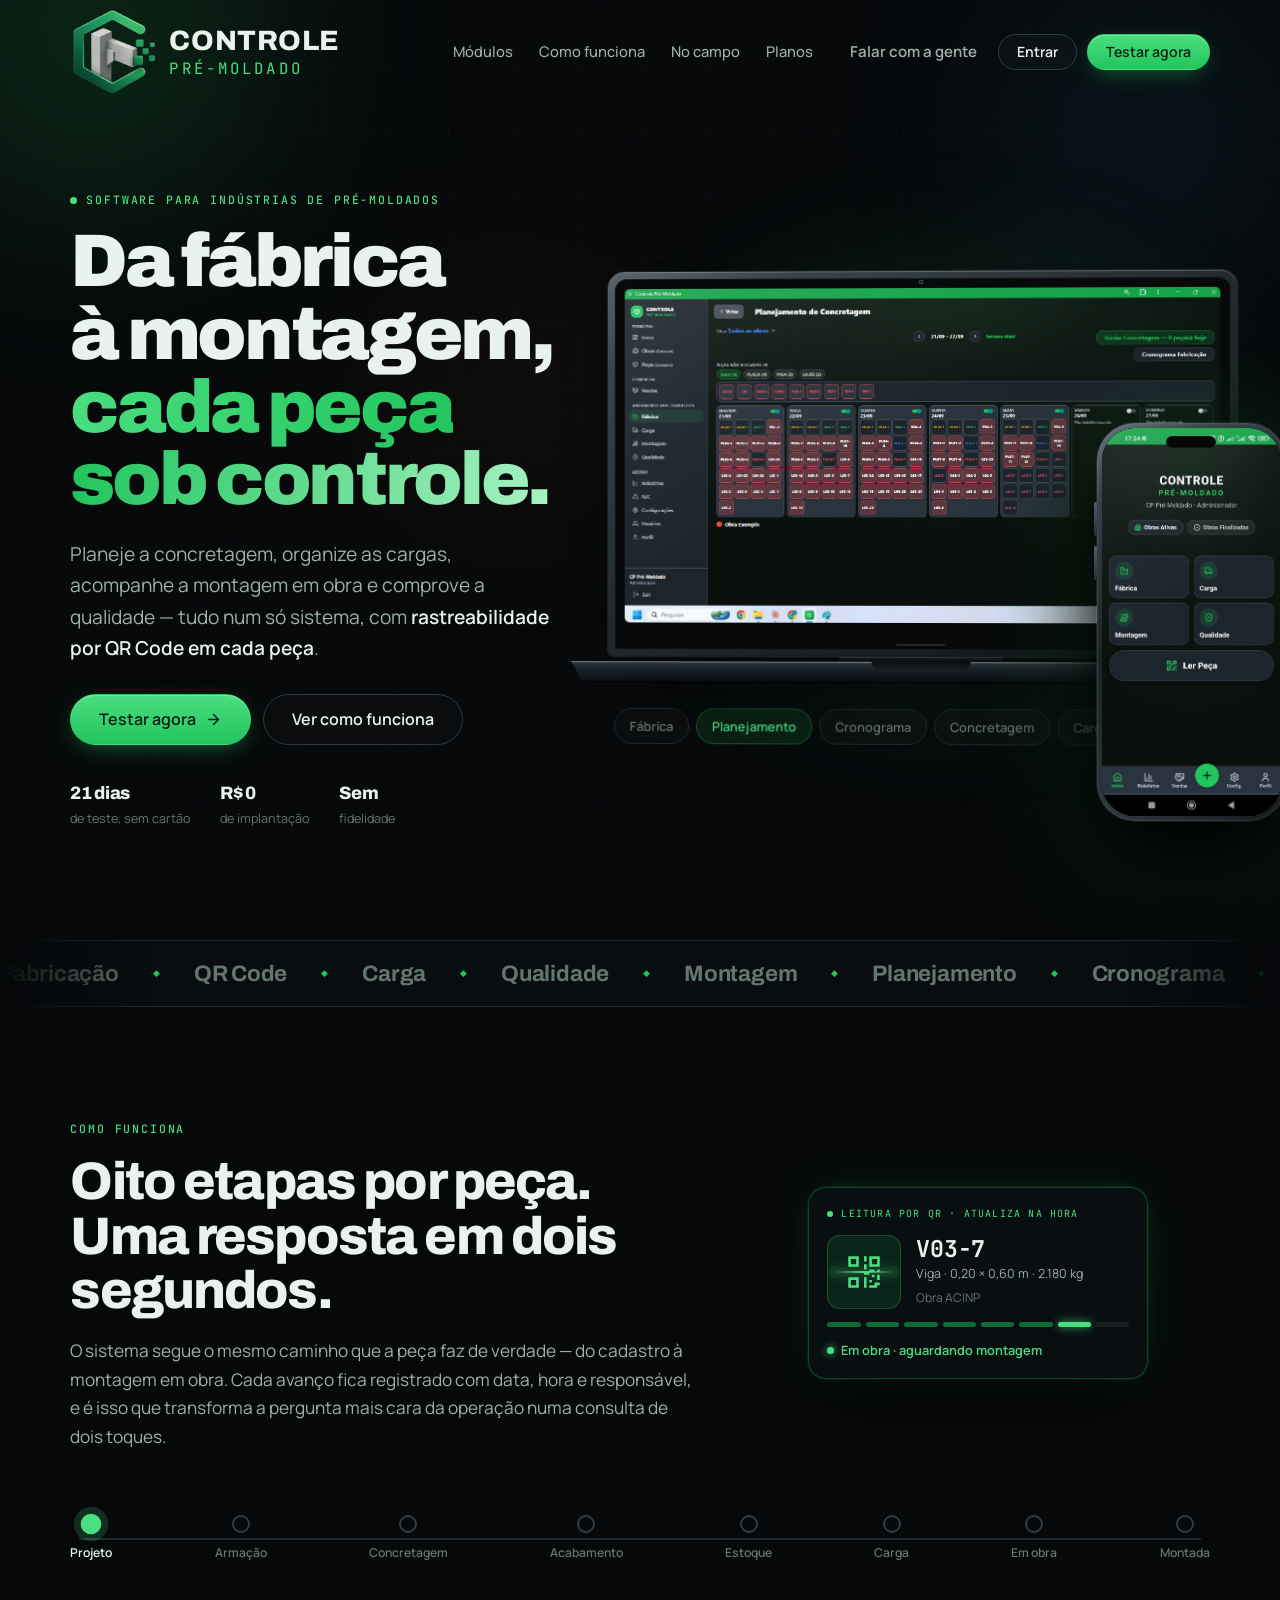
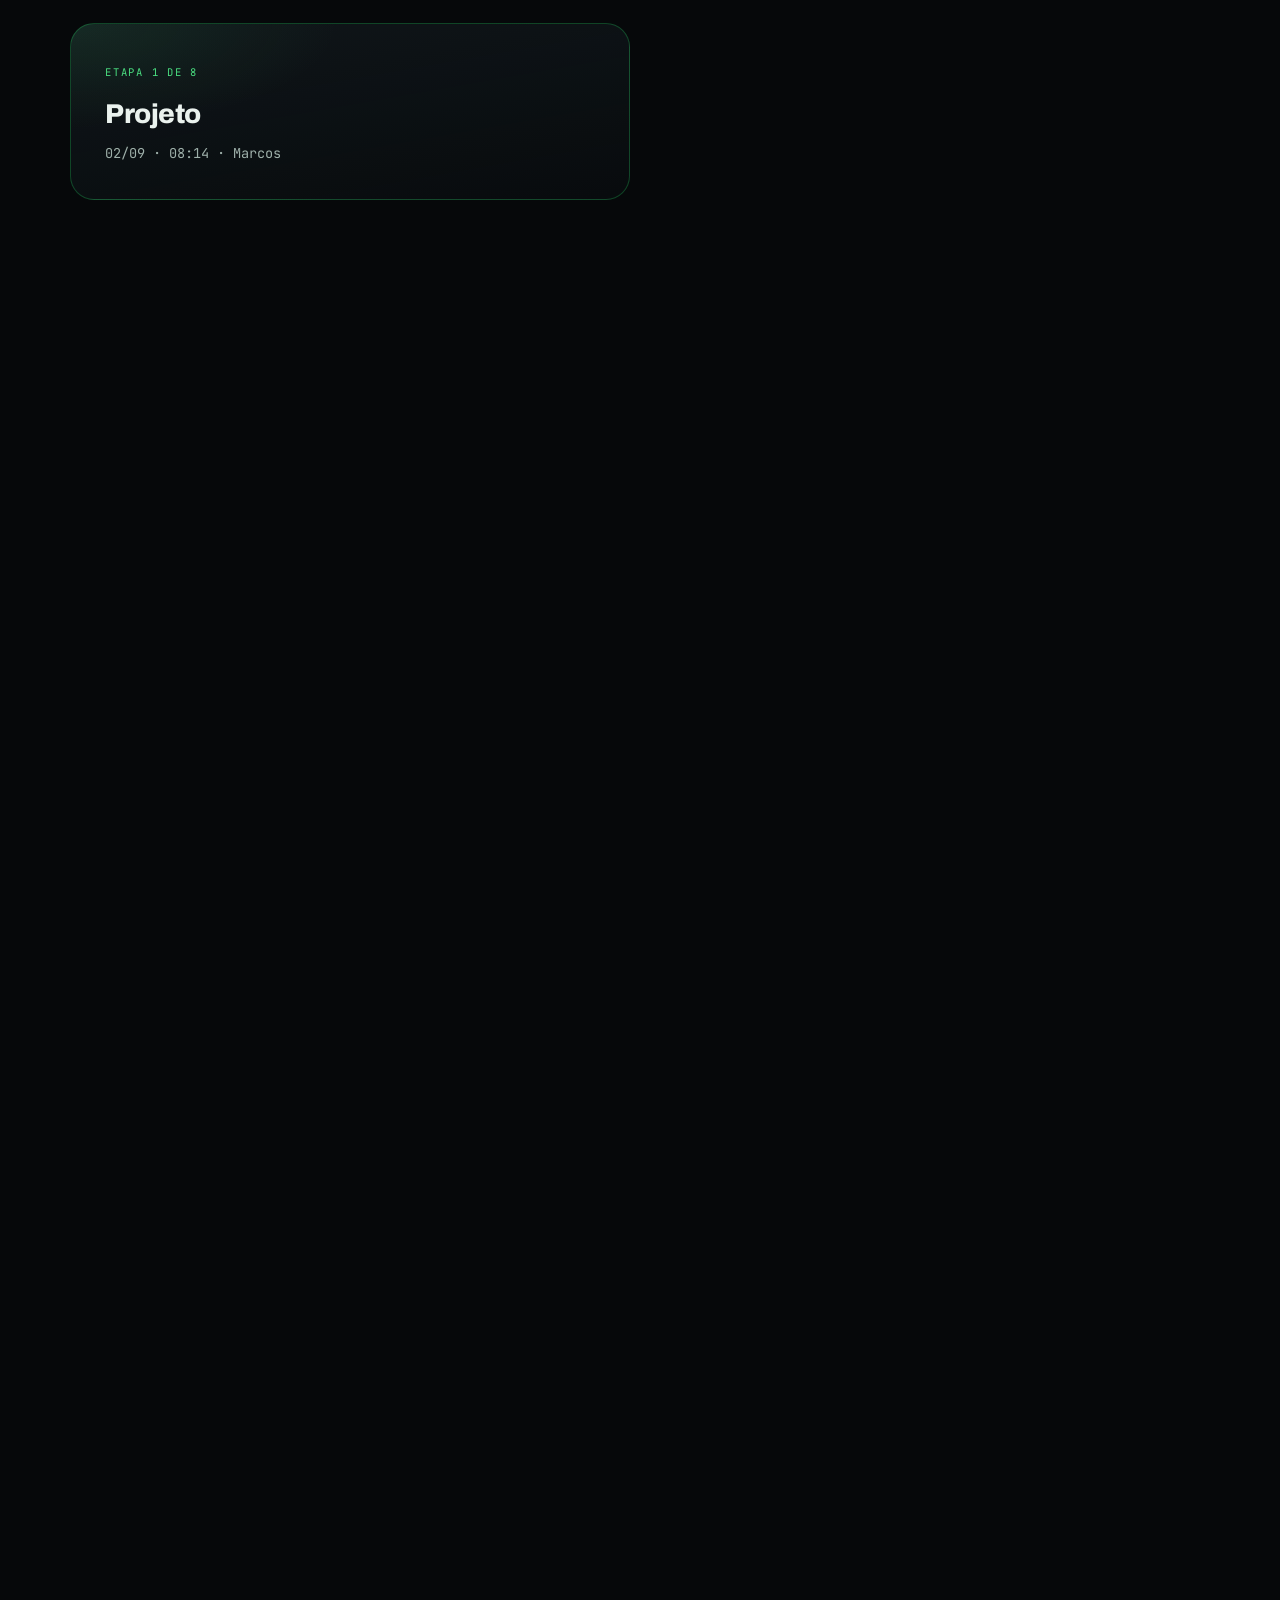
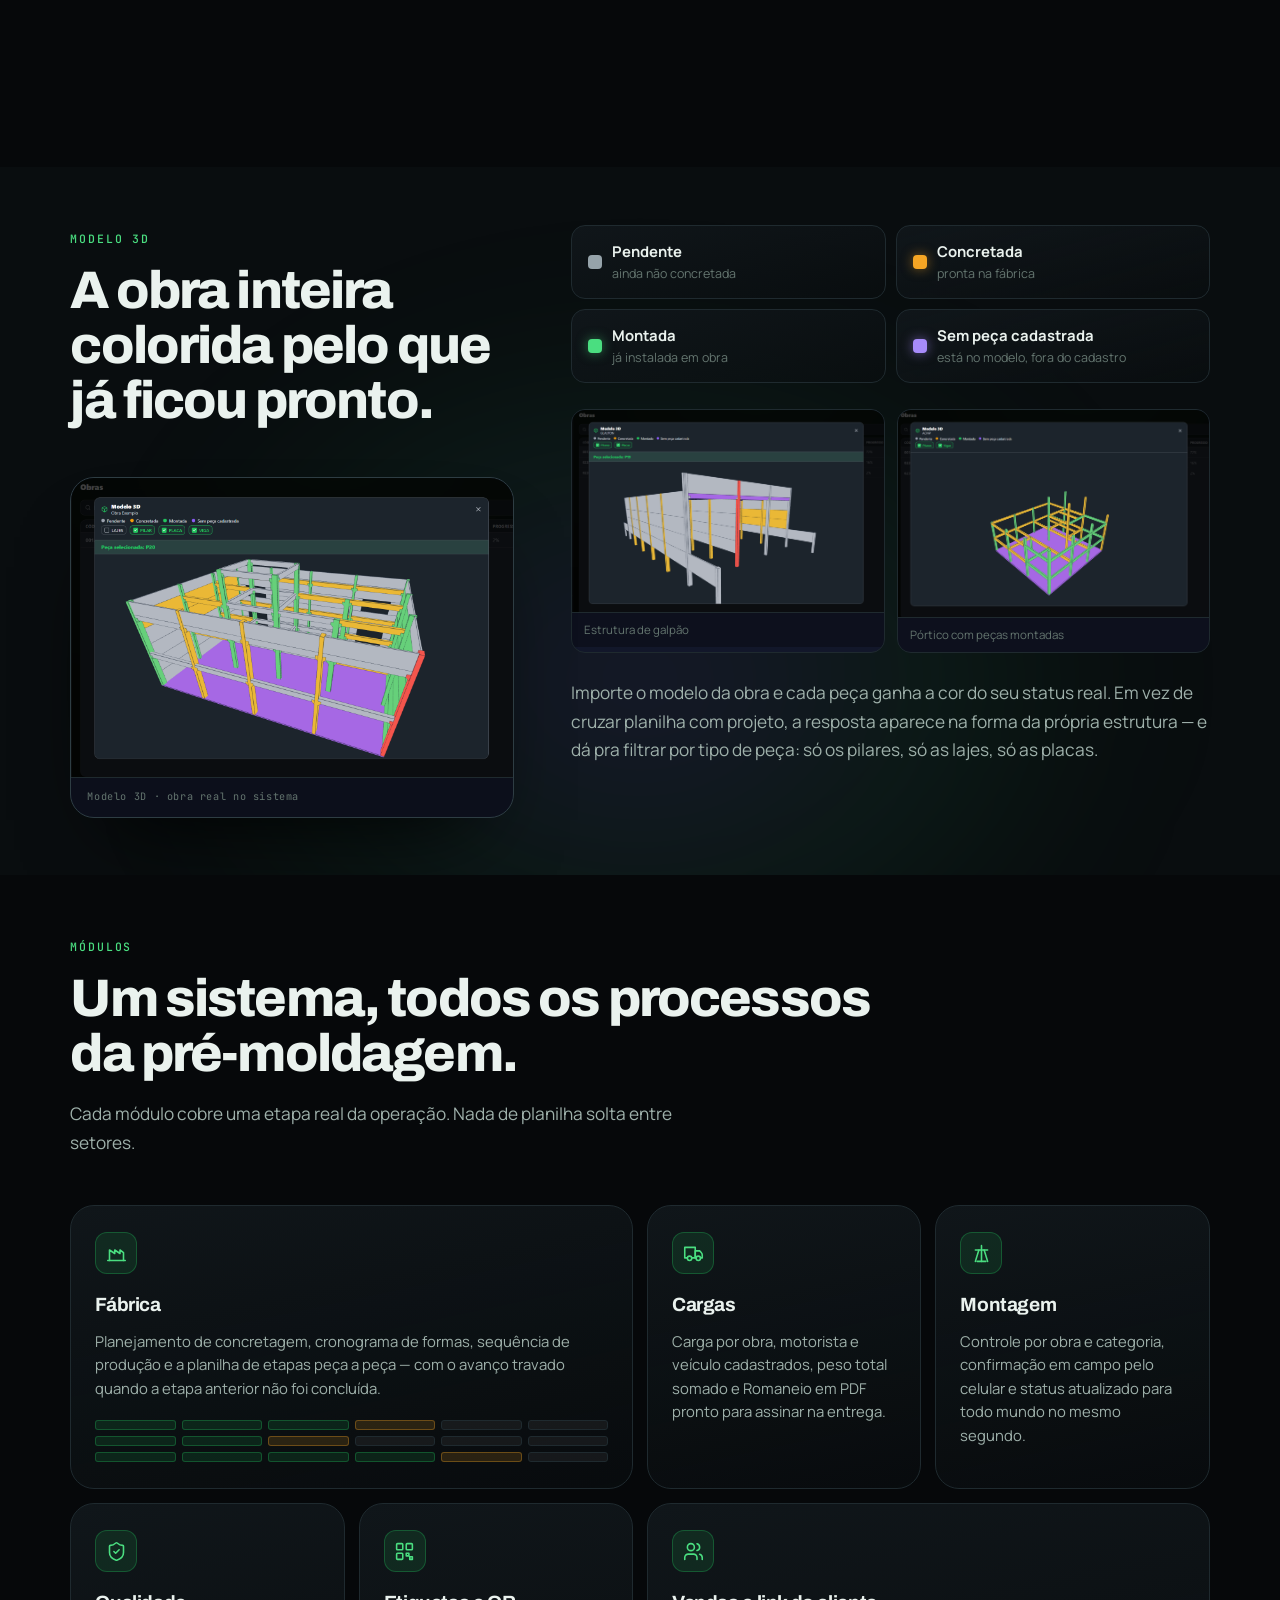
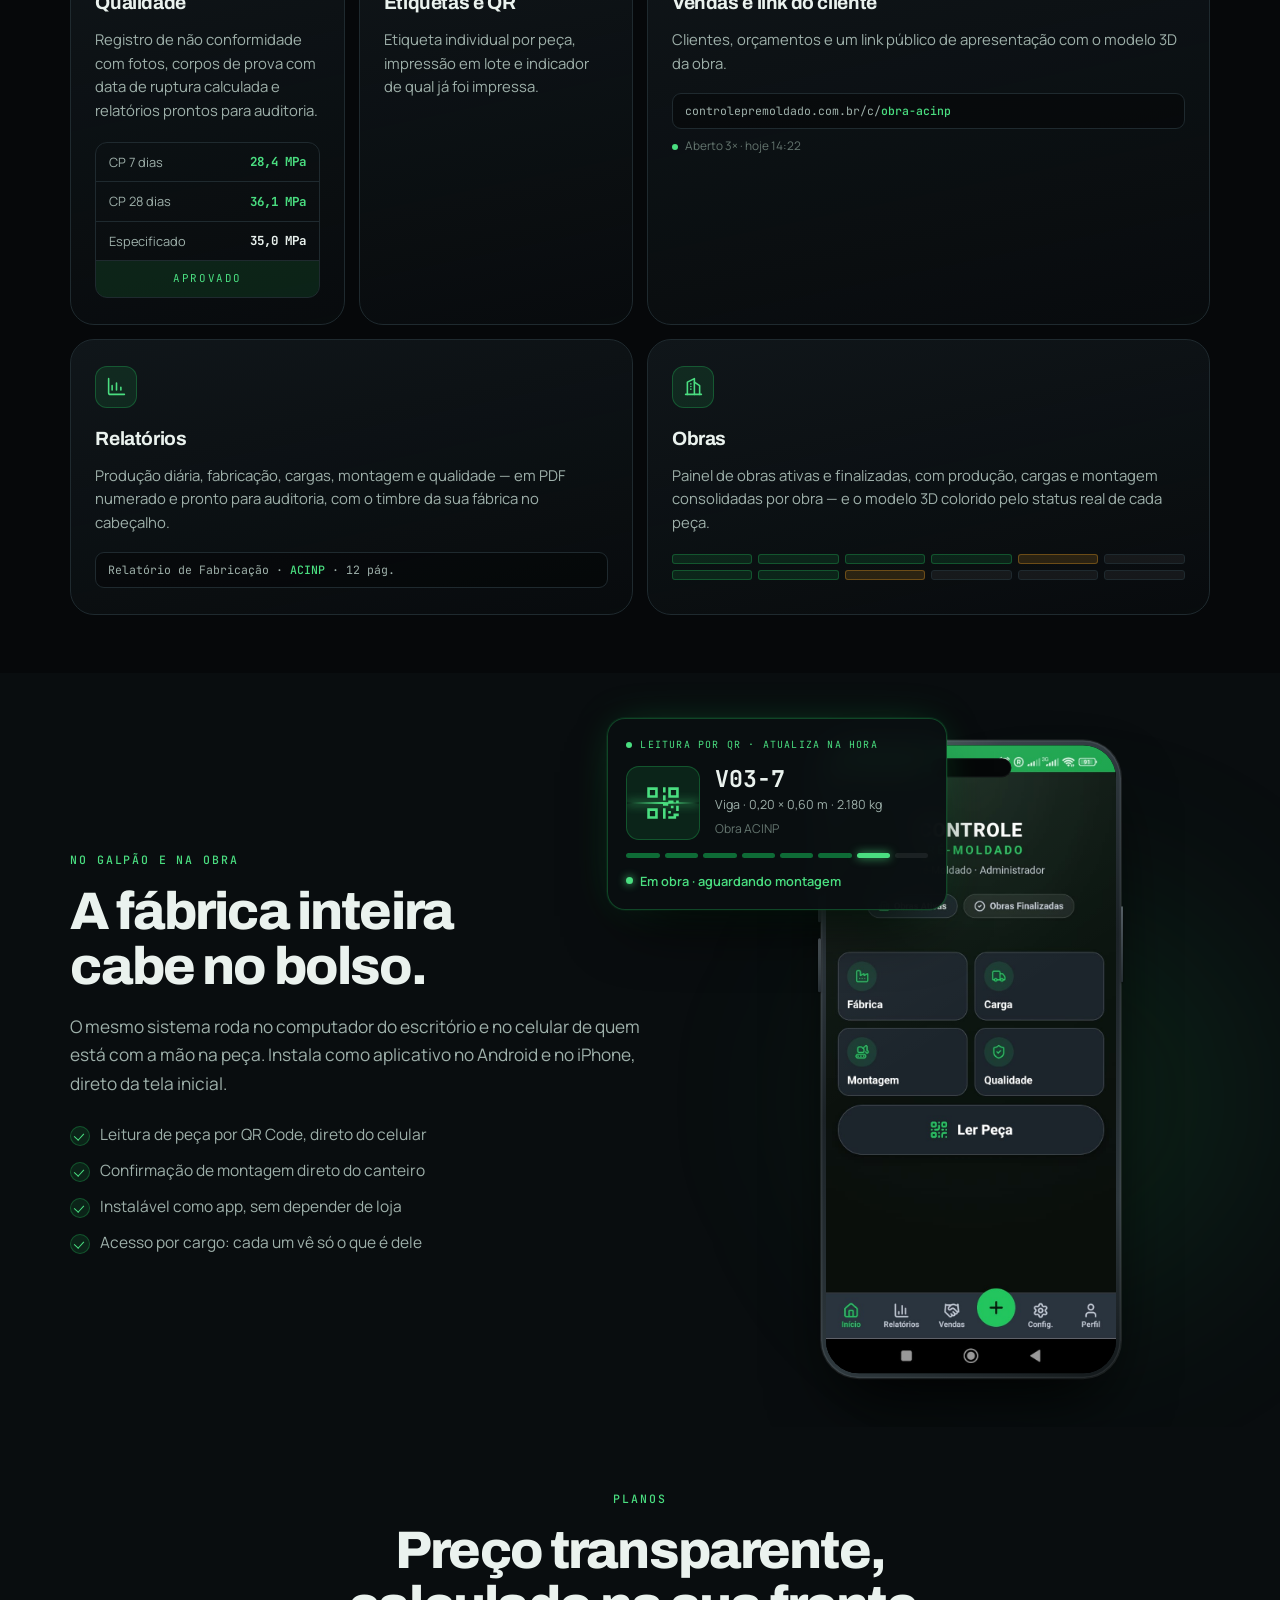
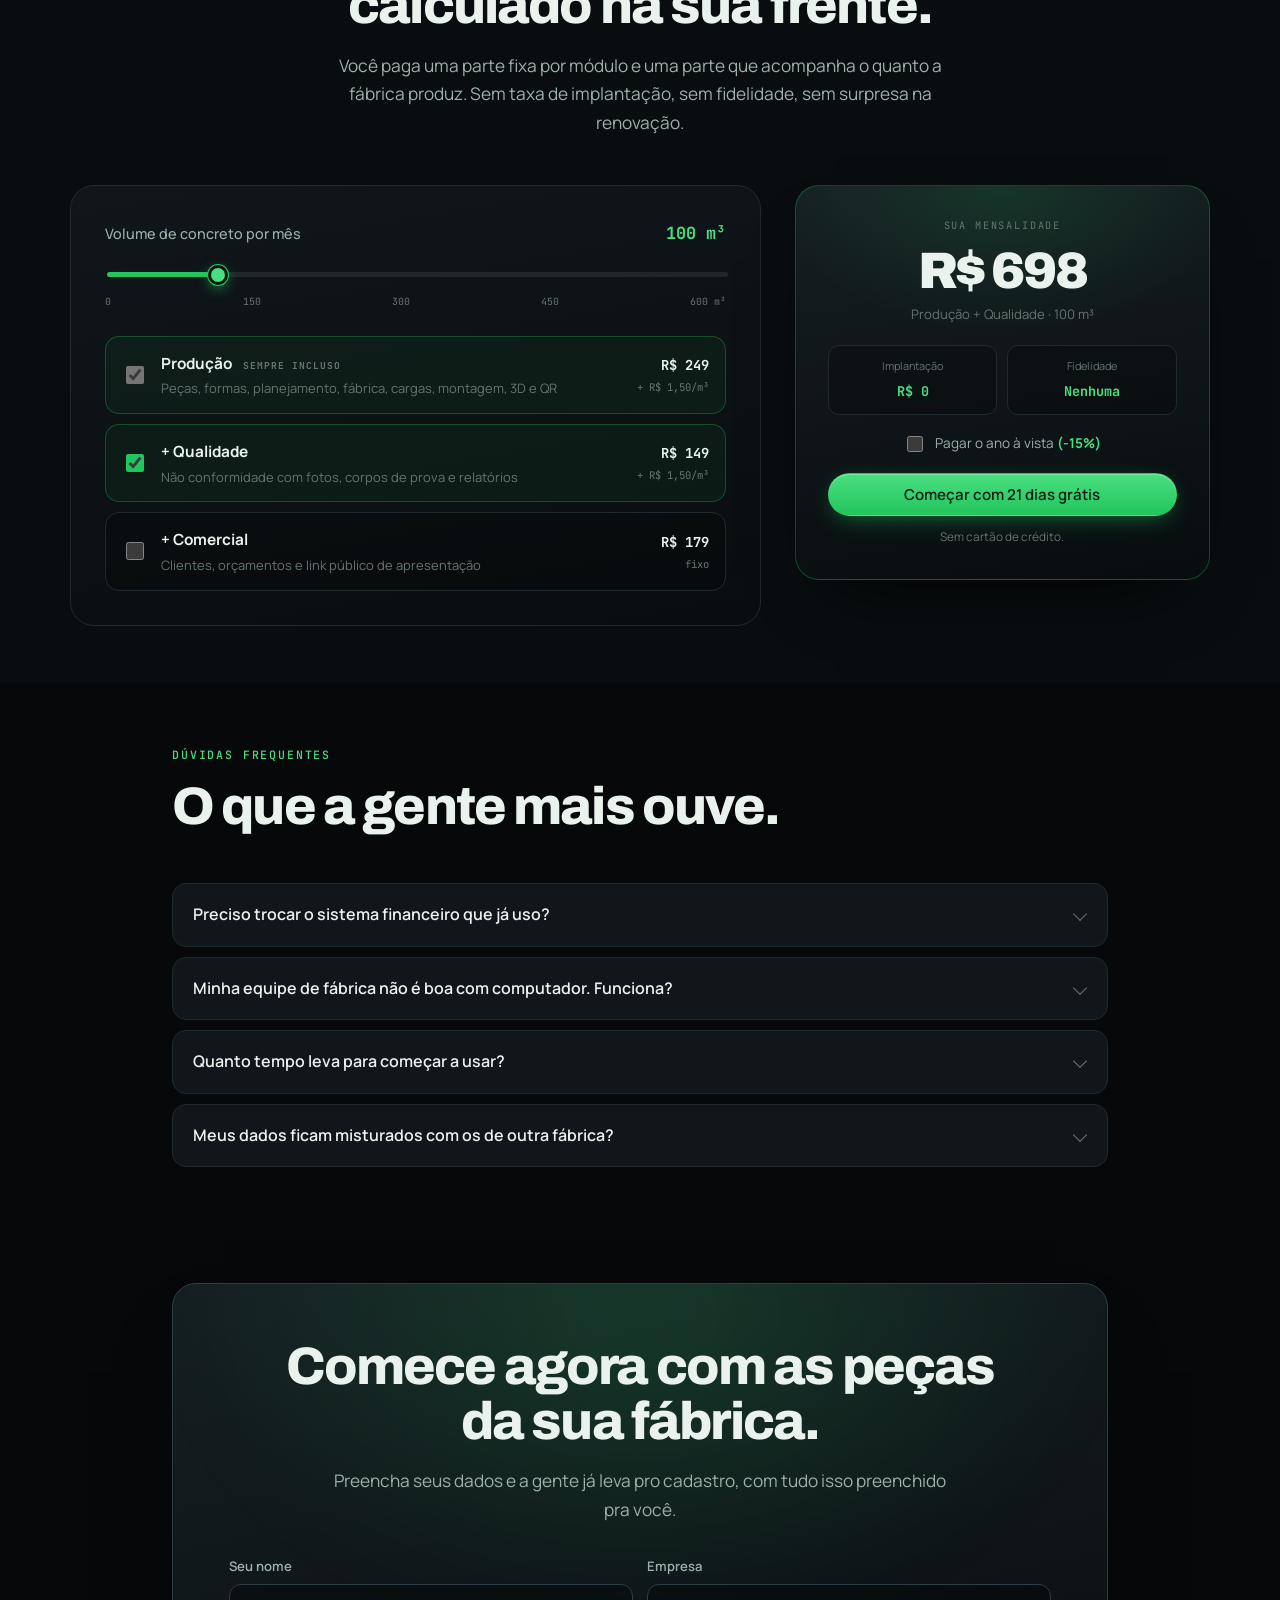
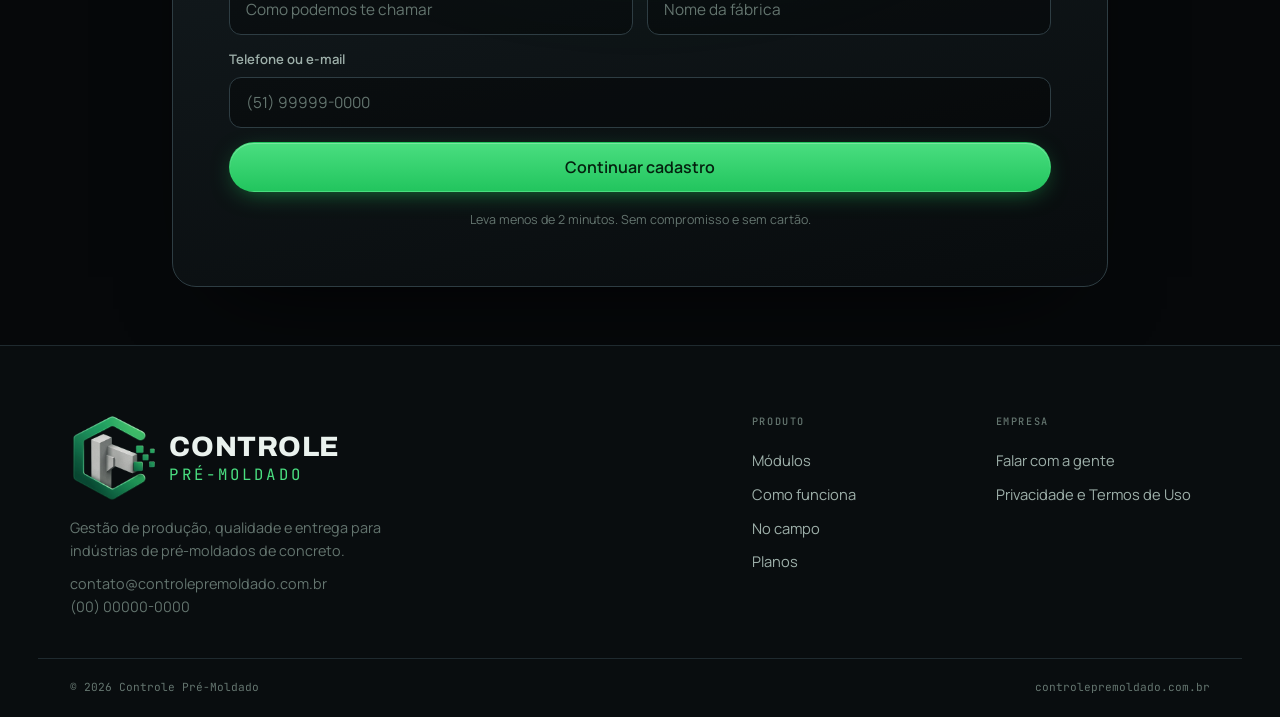
==== commit dea264b8: "Adiciona telefone provisório no rodapé e na página de privacidade (trocar pelo real depois)" ====
--- a/index.html
+++ b/index.html
@@ -614,7 +614,11 @@
         <span class="brand-text"><strong>CONTROLE</strong><em>PRÉ-MOLDADO</em></span>
       </div>
       <p>Gestão de produção, qualidade e entrega para indústrias de pré-moldados de concreto.</p>
-      <p style="margin-top:10px"><a href="mailto:contato@controlepremoldado.com.br">contato@controlepremoldado.com.br</a></p>
+      <p style="margin-top:10px">
+        <a href="mailto:contato@controlepremoldado.com.br">contato@controlepremoldado.com.br</a><br>
+        <!-- TODO: número provisório, trocar pelo telefone real -->
+        <a href="tel:+5500000000000">(00) 00000-0000</a>
+      </p>
     </div>
 
     <nav class="f-links" aria-label="Rodapé">
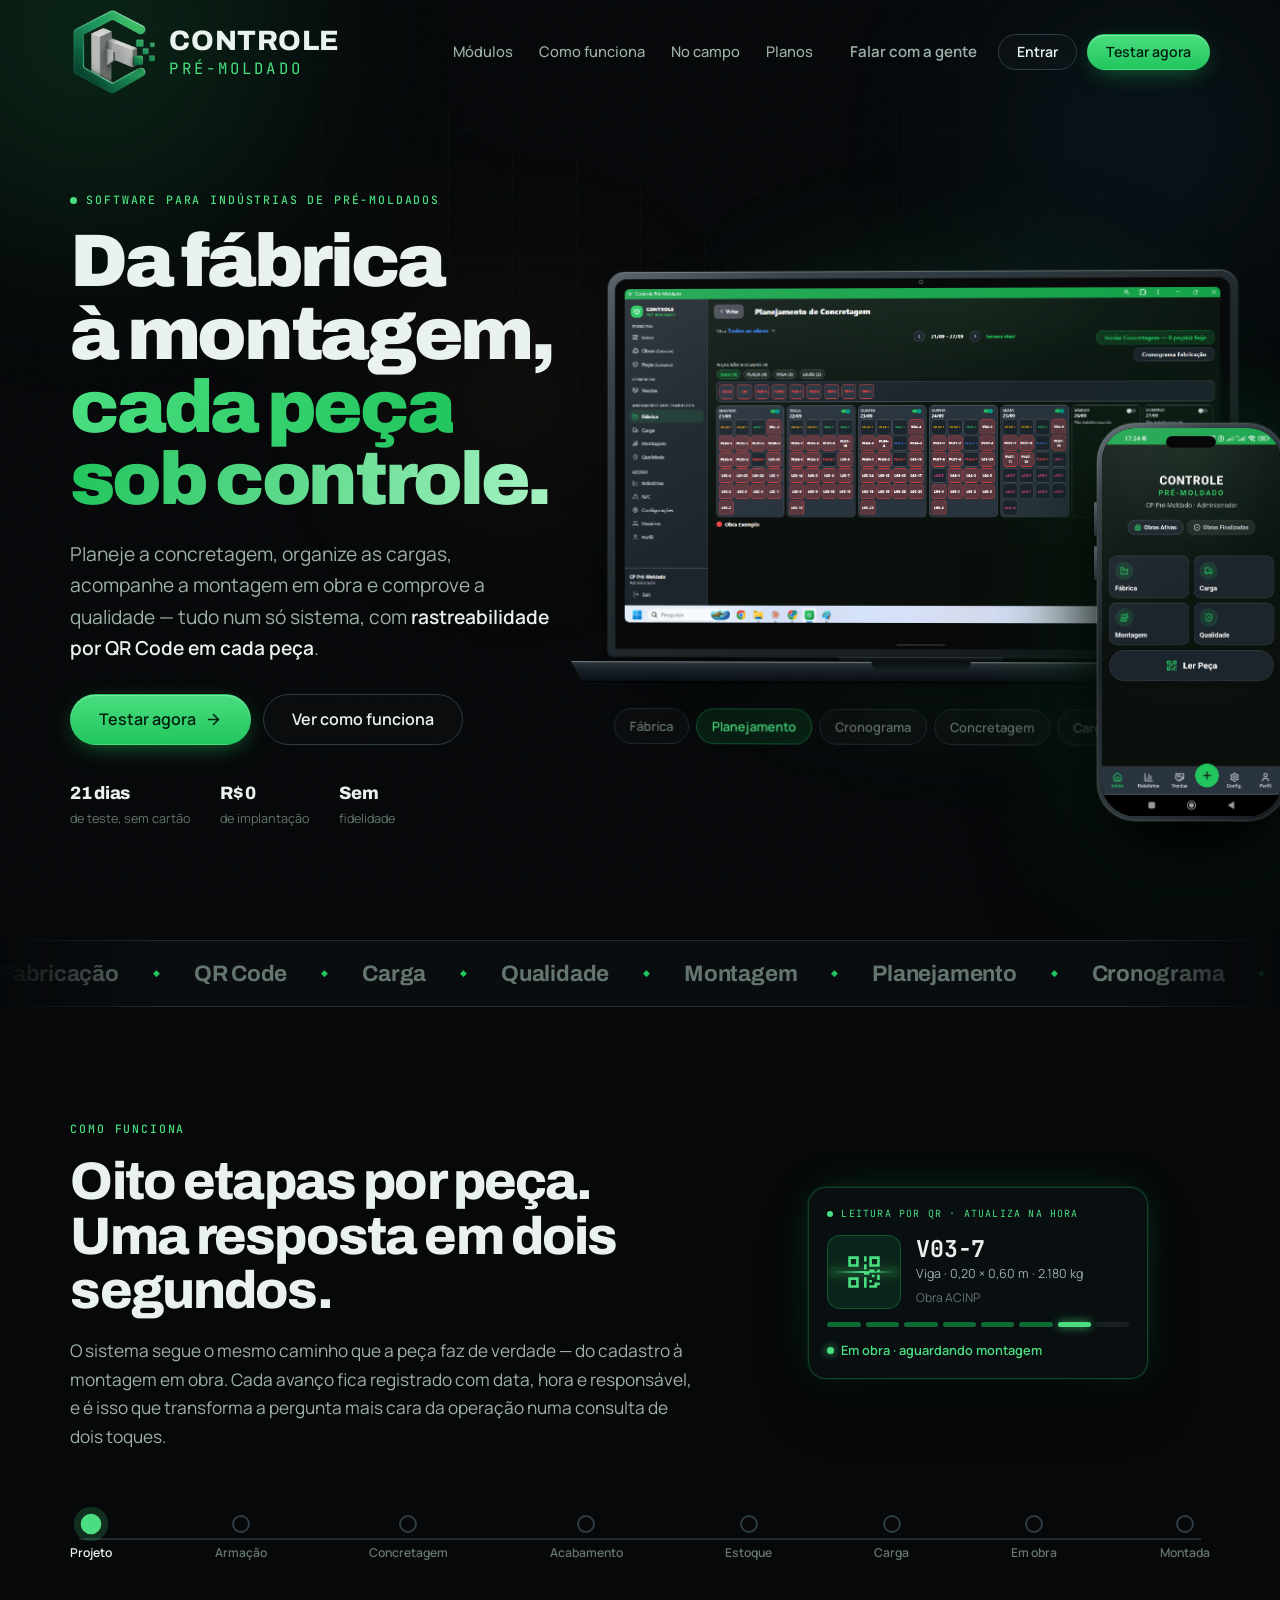
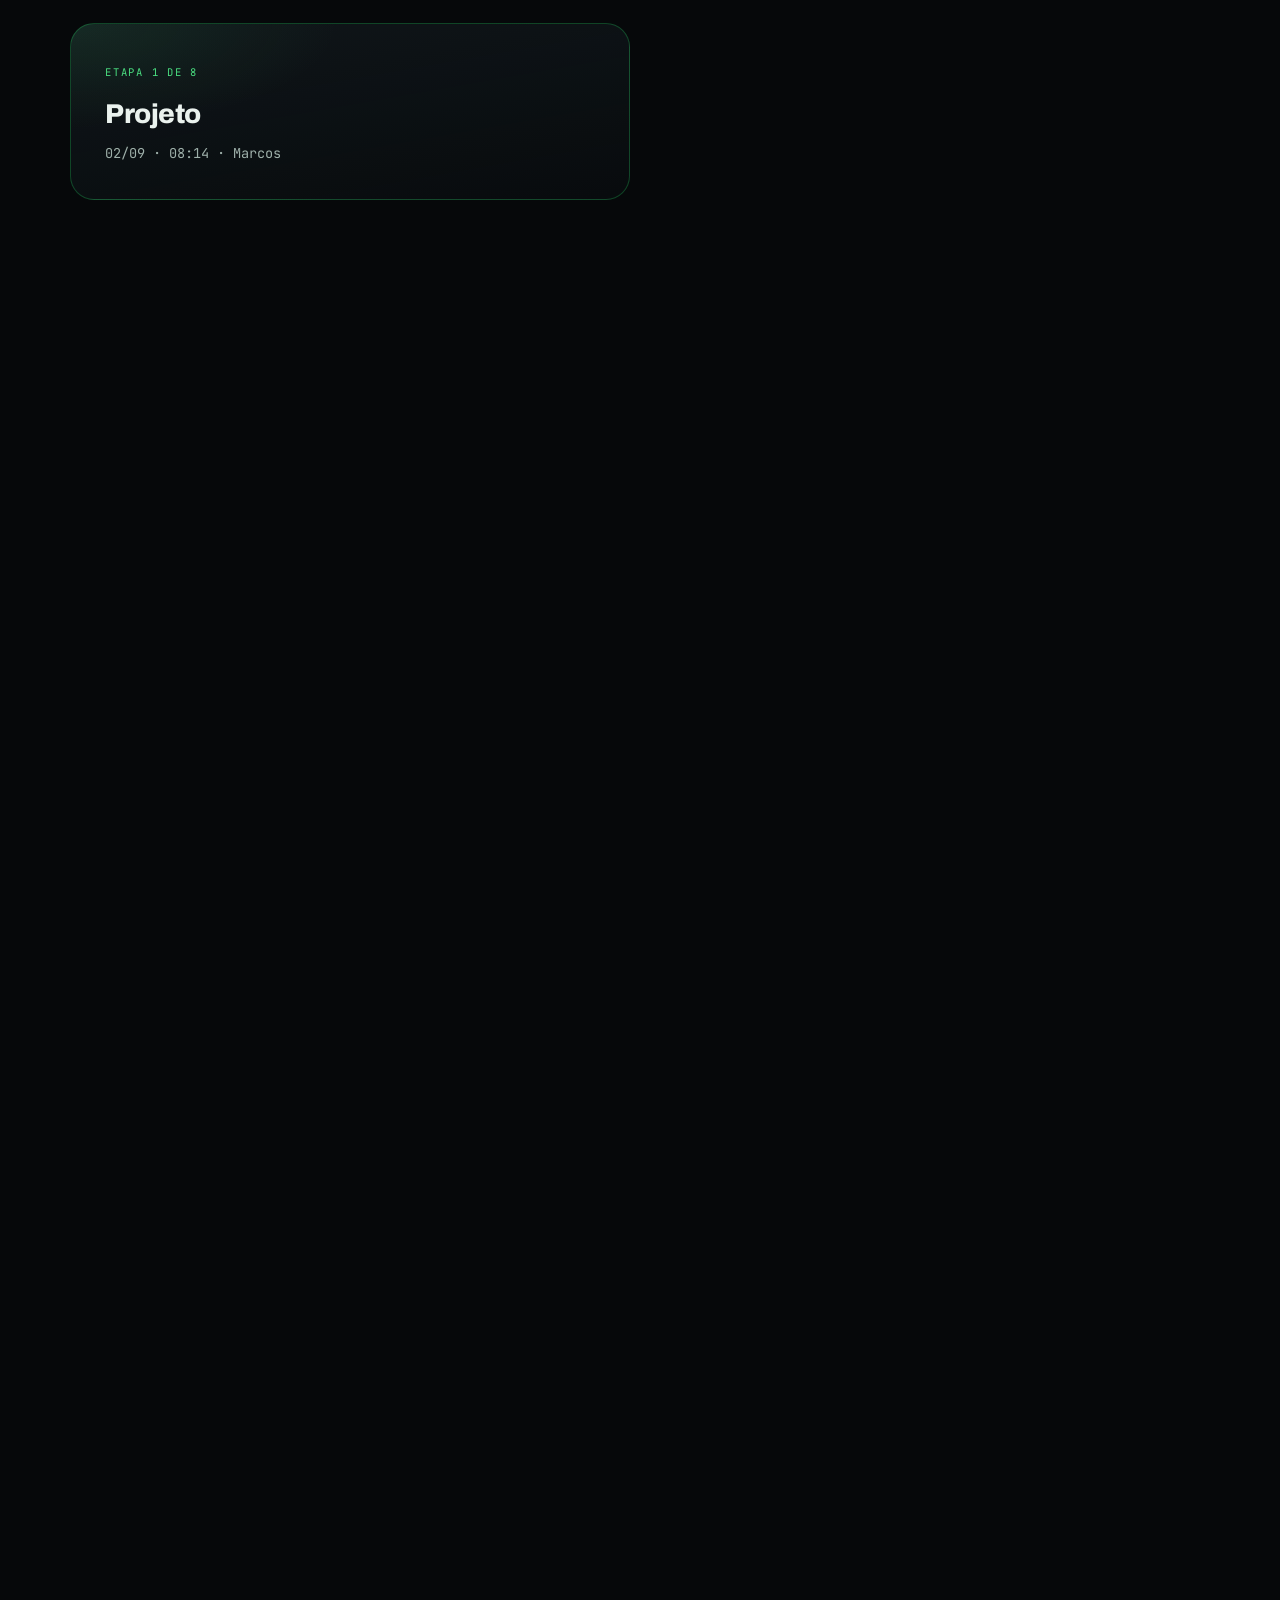
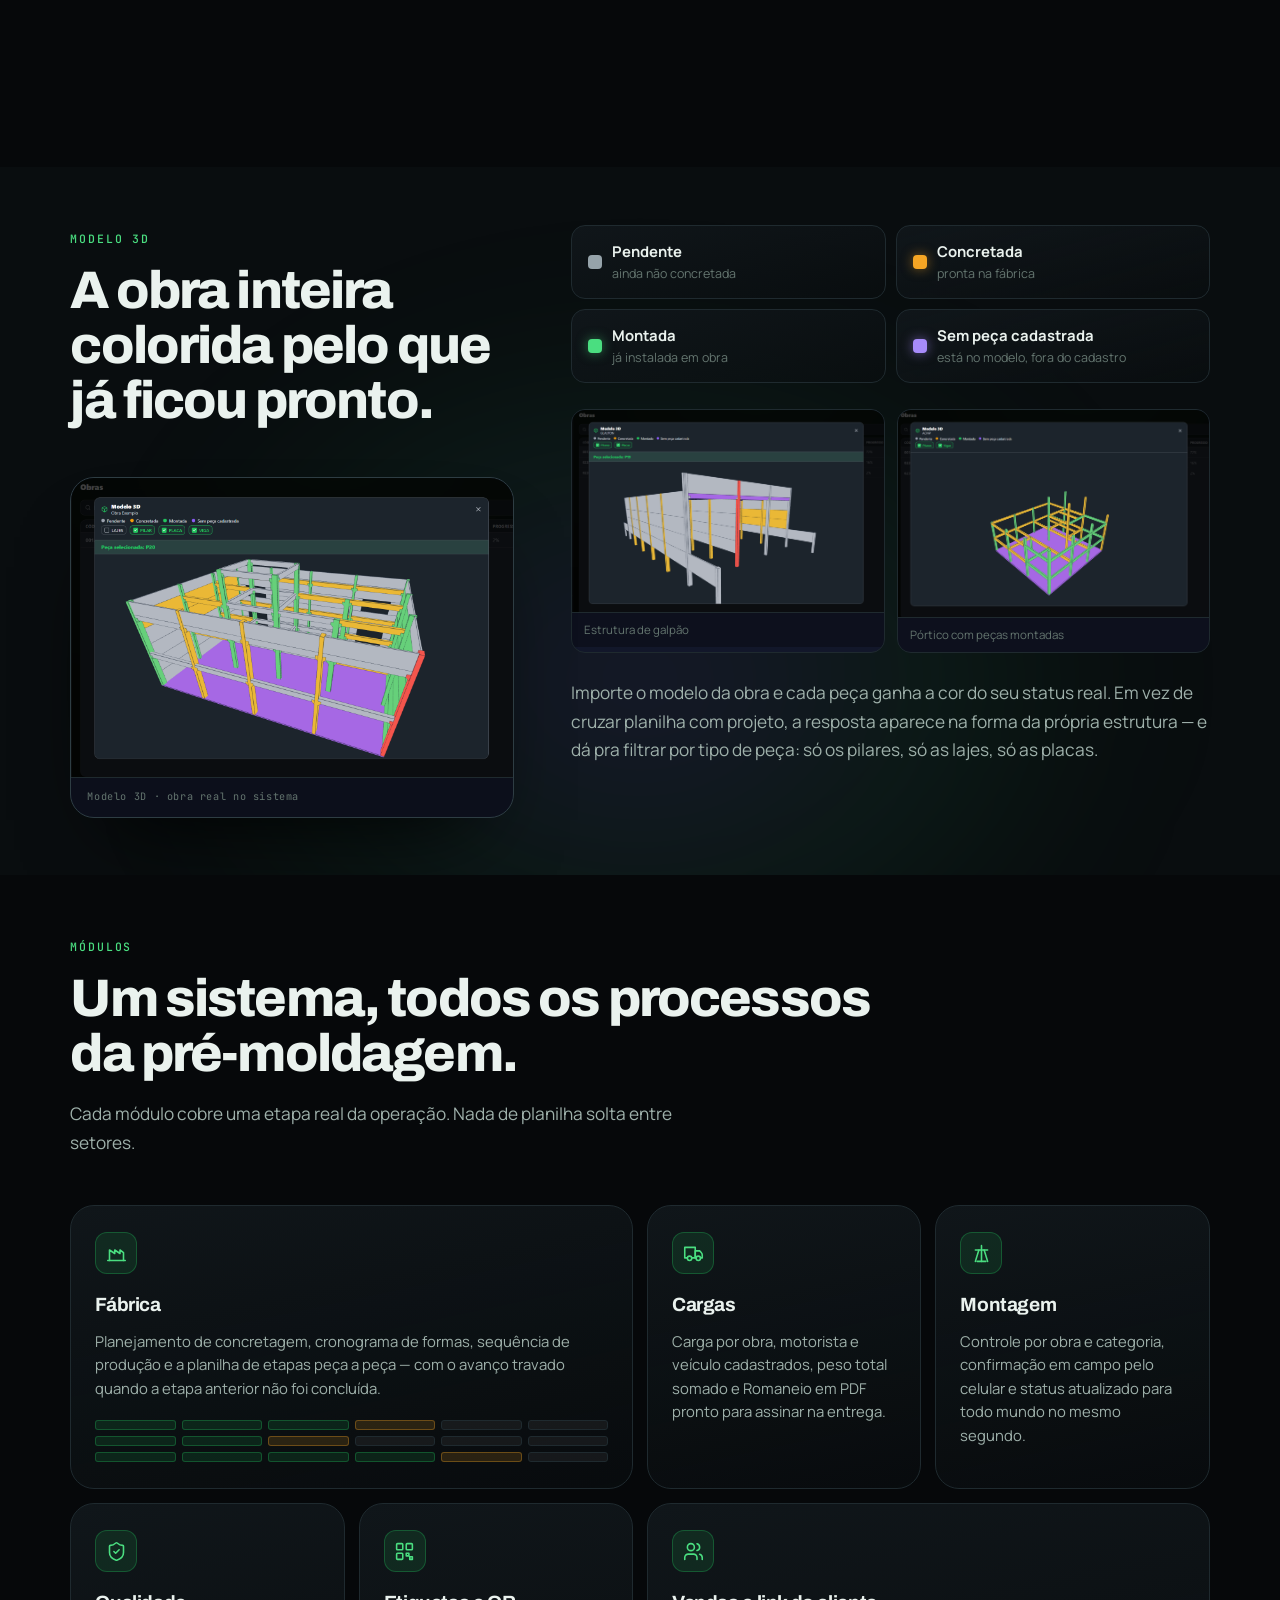
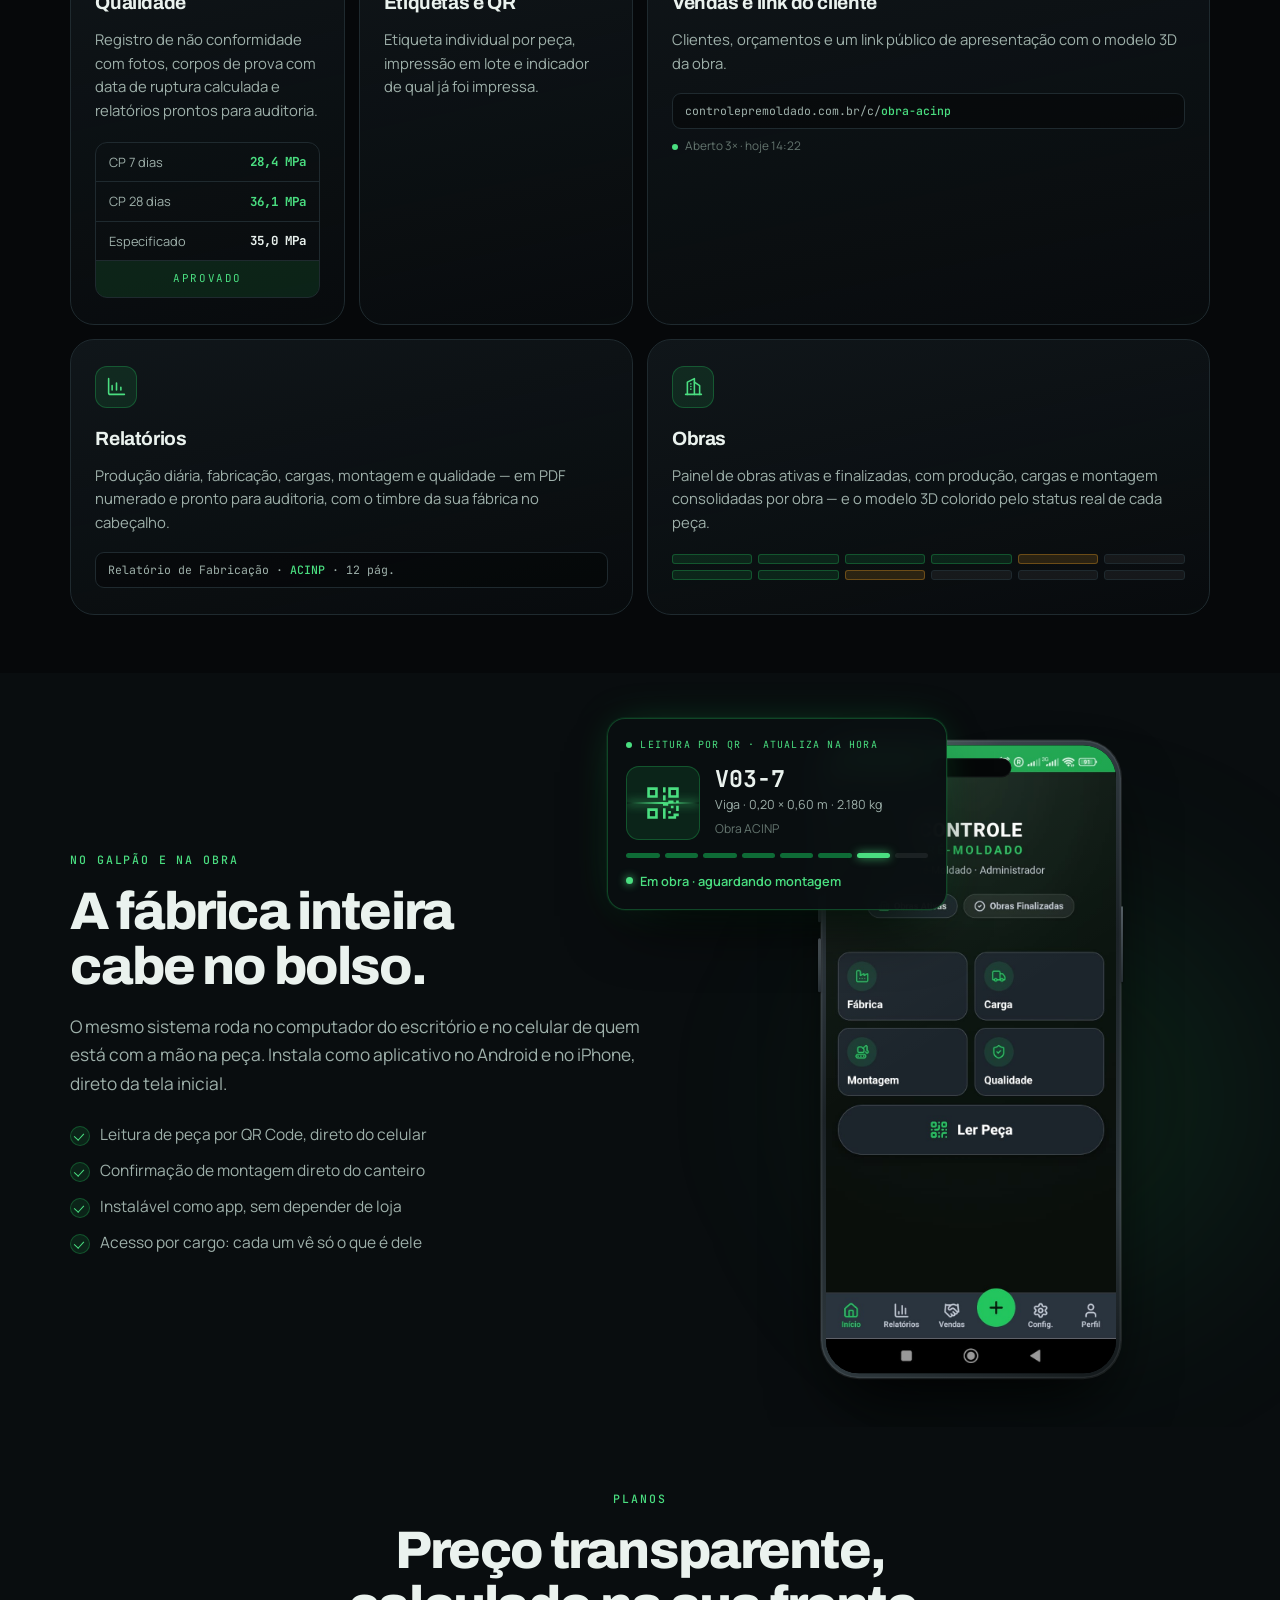
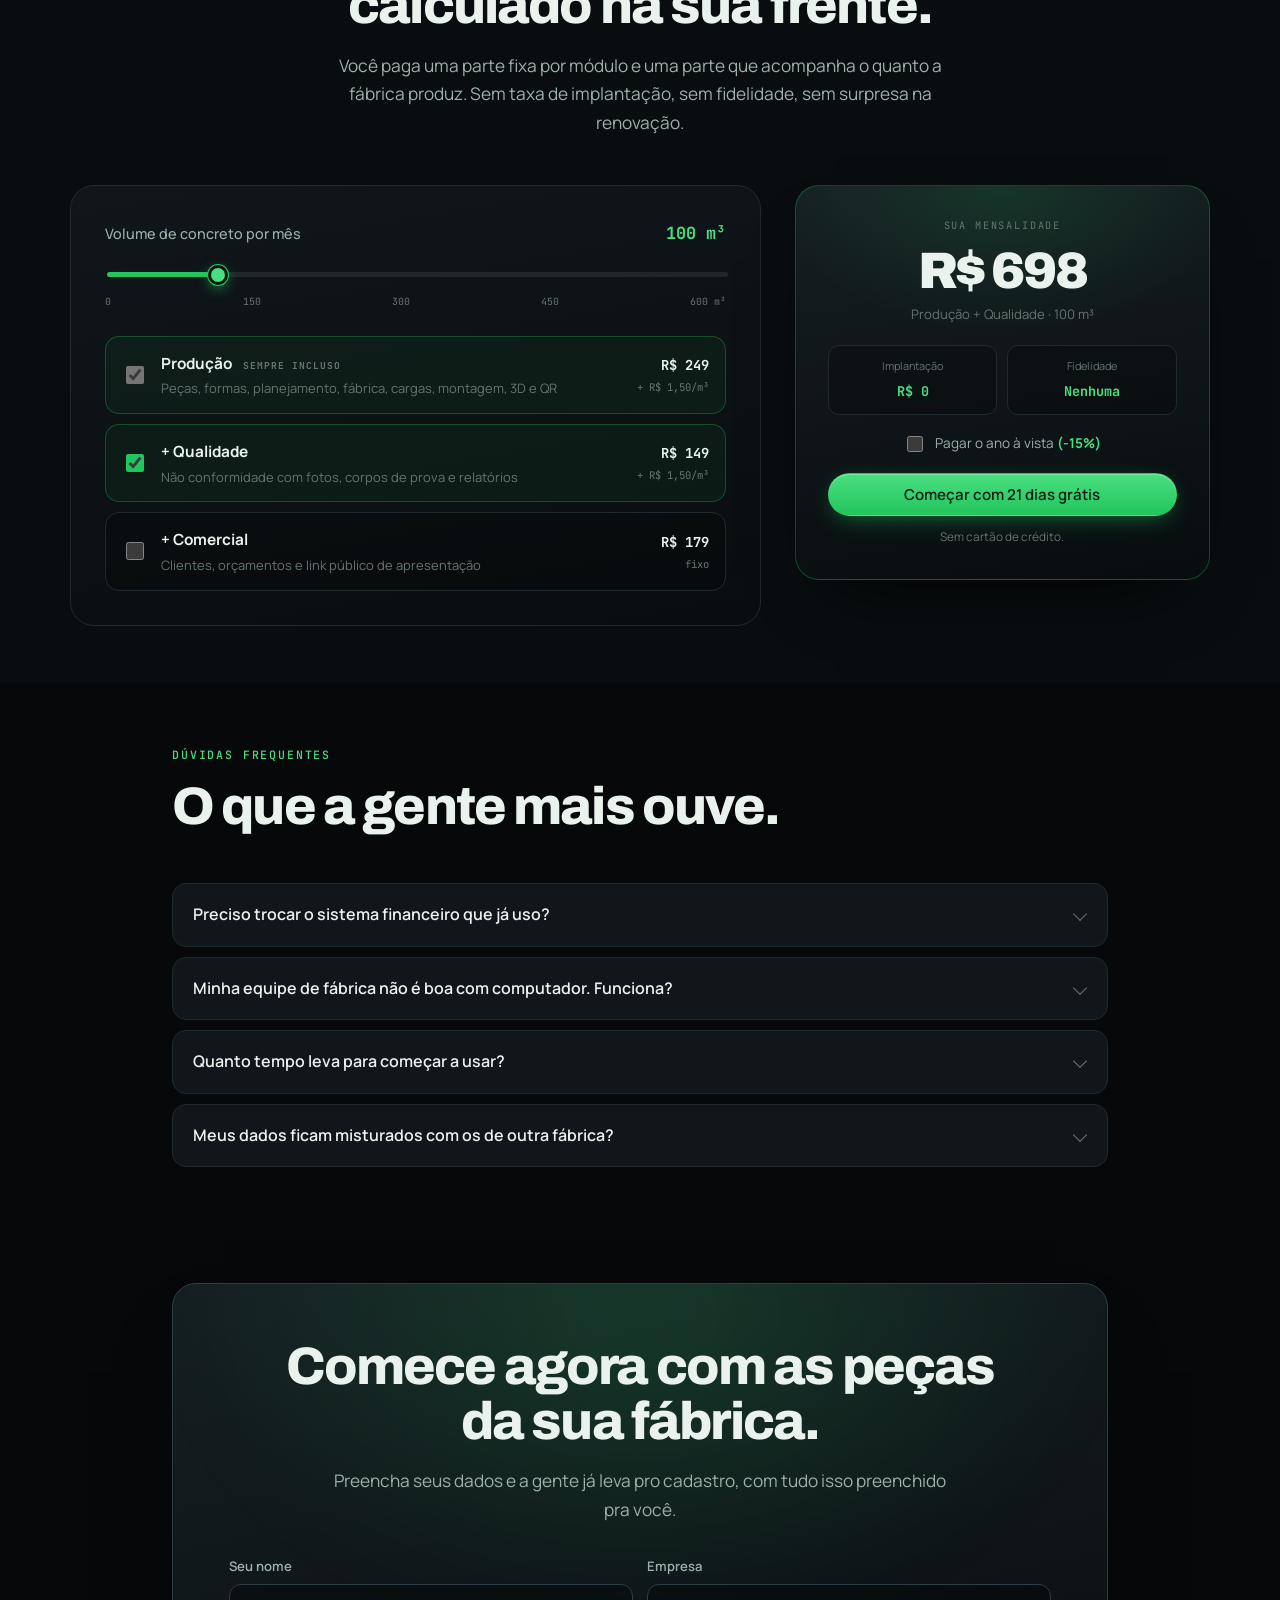
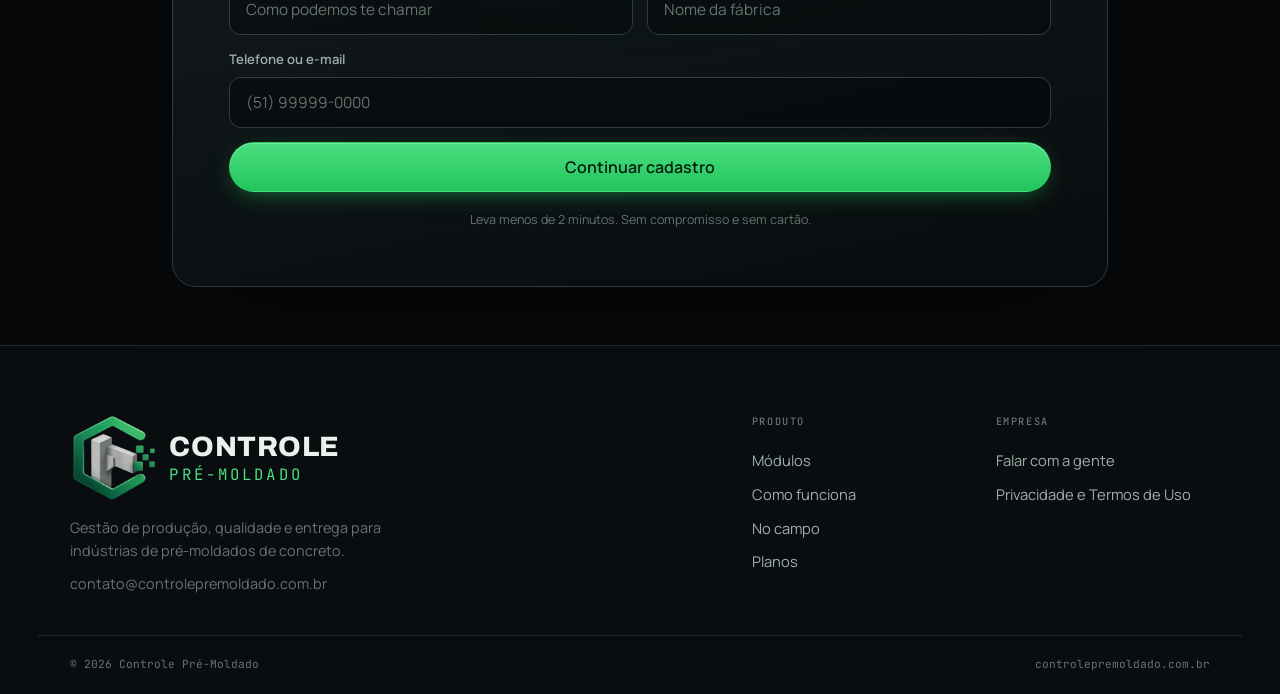
==== commit 75f50553: "Remove telefone falso do rodapé e da Política de Privacidade; formulário de contato não expõe mais d" ====
--- a/index.html
+++ b/index.html
@@ -615,9 +615,9 @@
       </div>
       <p>Gestão de produção, qualidade e entrega para indústrias de pré-moldados de concreto.</p>
       <p style="margin-top:10px">
-        <a href="mailto:contato@controlepremoldado.com.br">contato@controlepremoldado.com.br</a><br>
-        <!-- TODO: número provisório, trocar pelo telefone real -->
-        <a href="tel:+5500000000000">(00) 00000-0000</a>
+        <a href="mailto:contato@controlepremoldado.com.br">contato@controlepremoldado.com.br</a>
+        <!-- Só e-mail por enquanto — sem telefone real ainda, e um número falso de exemplo
+             passaria mais confiança do que devia. Acrescentar aqui quando tiver um de verdade. -->
       </p>
     </div>
 
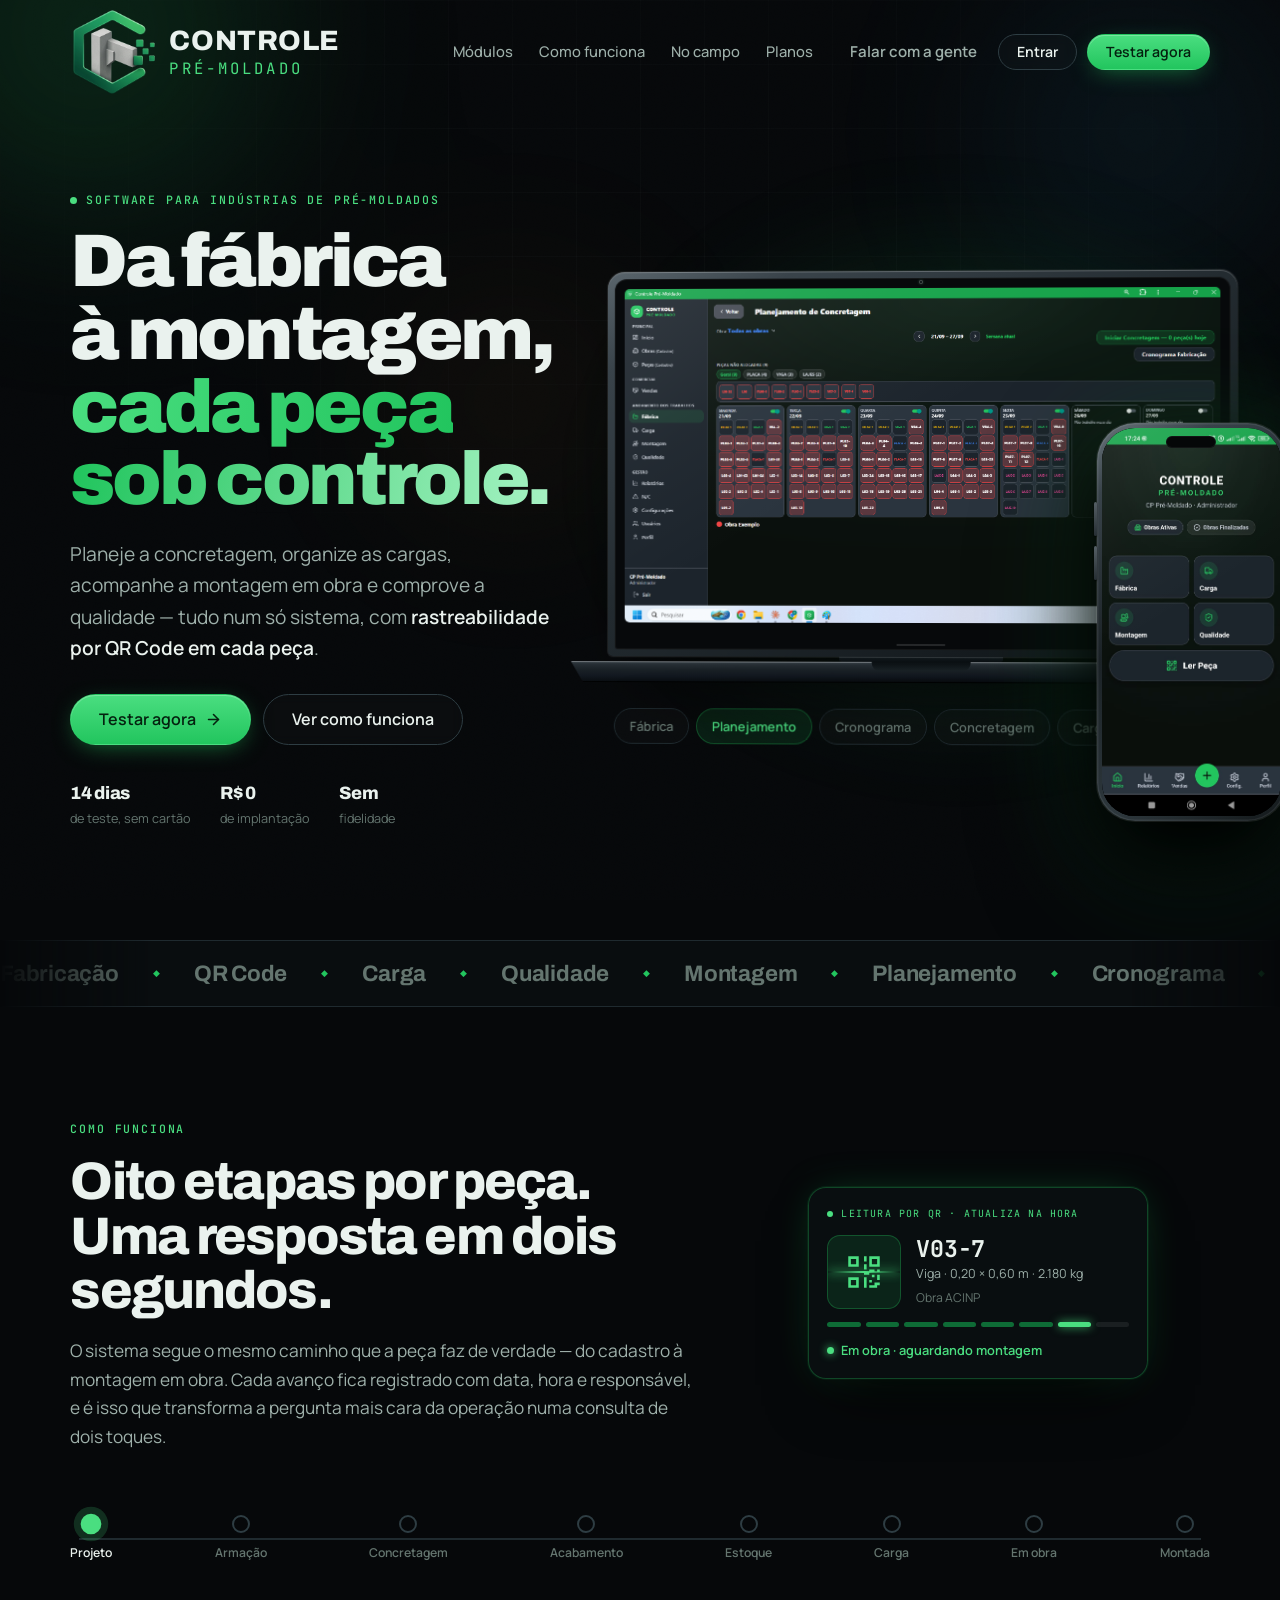
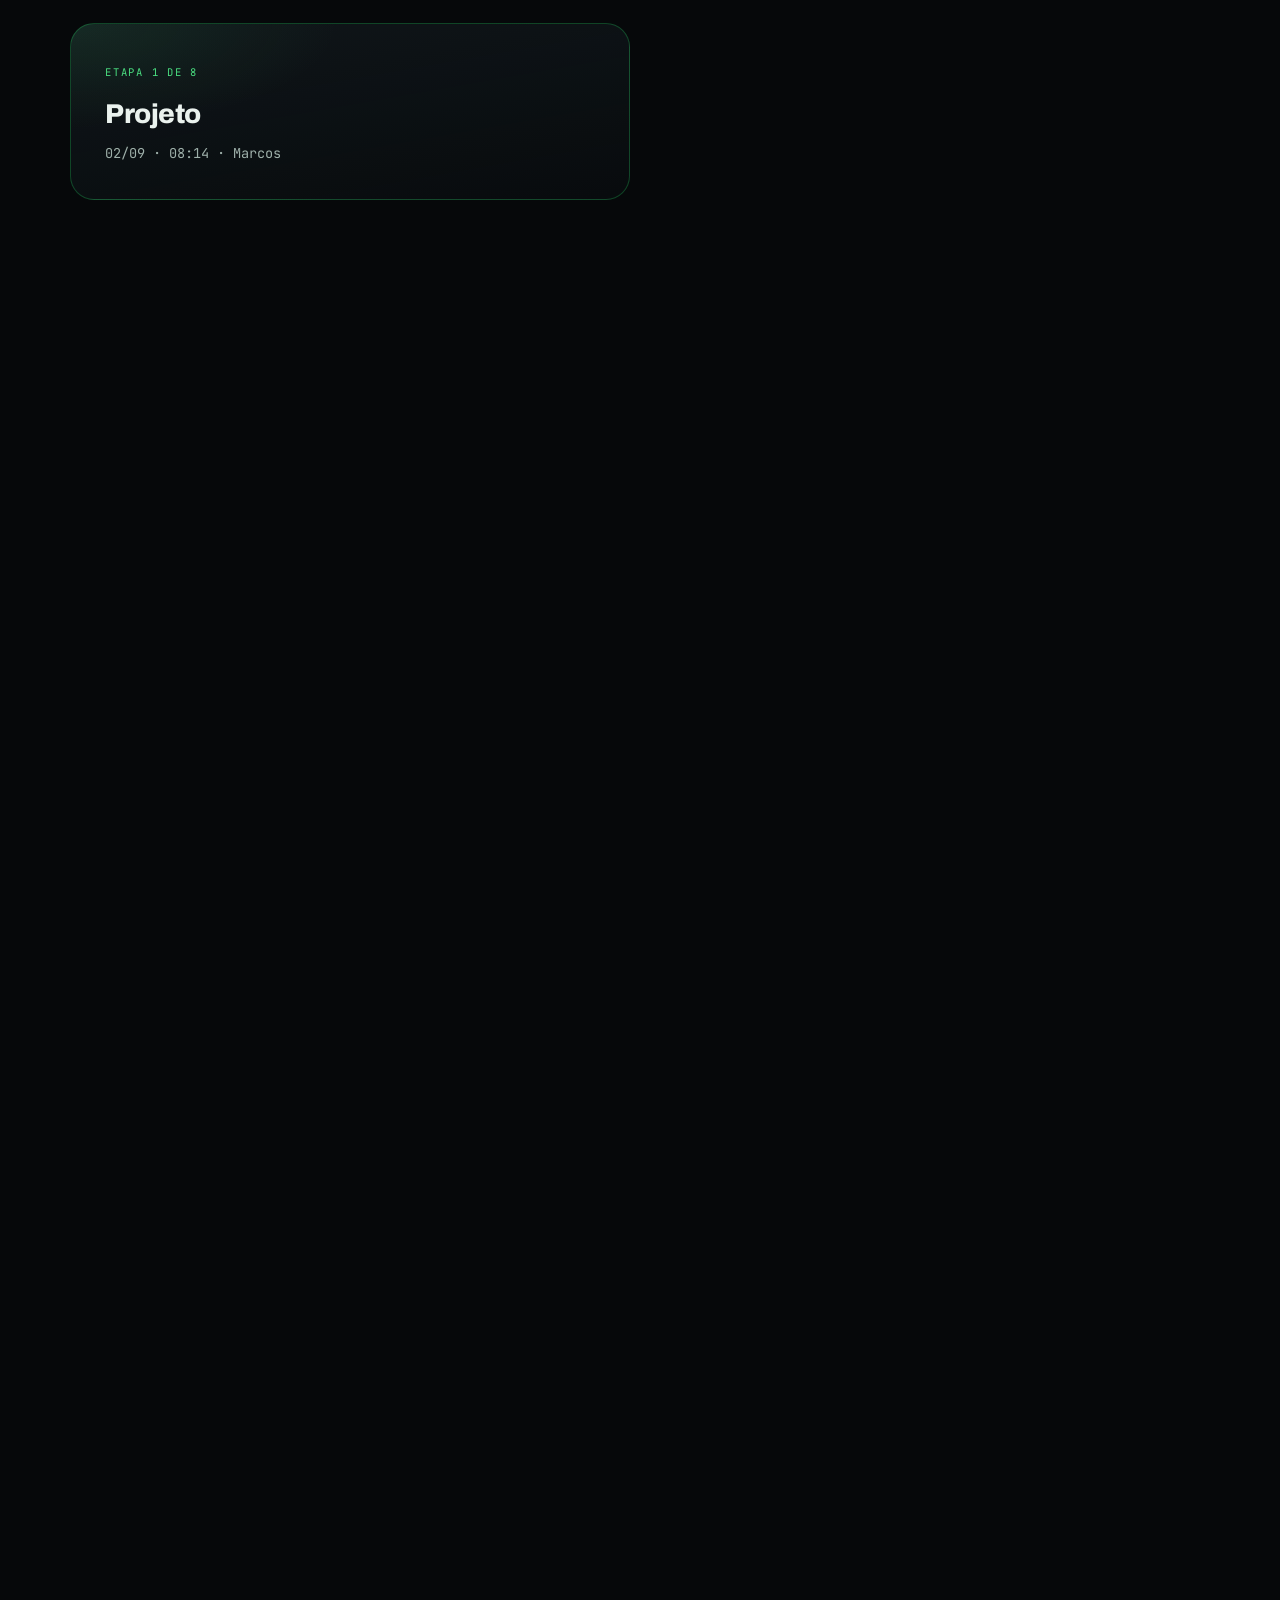
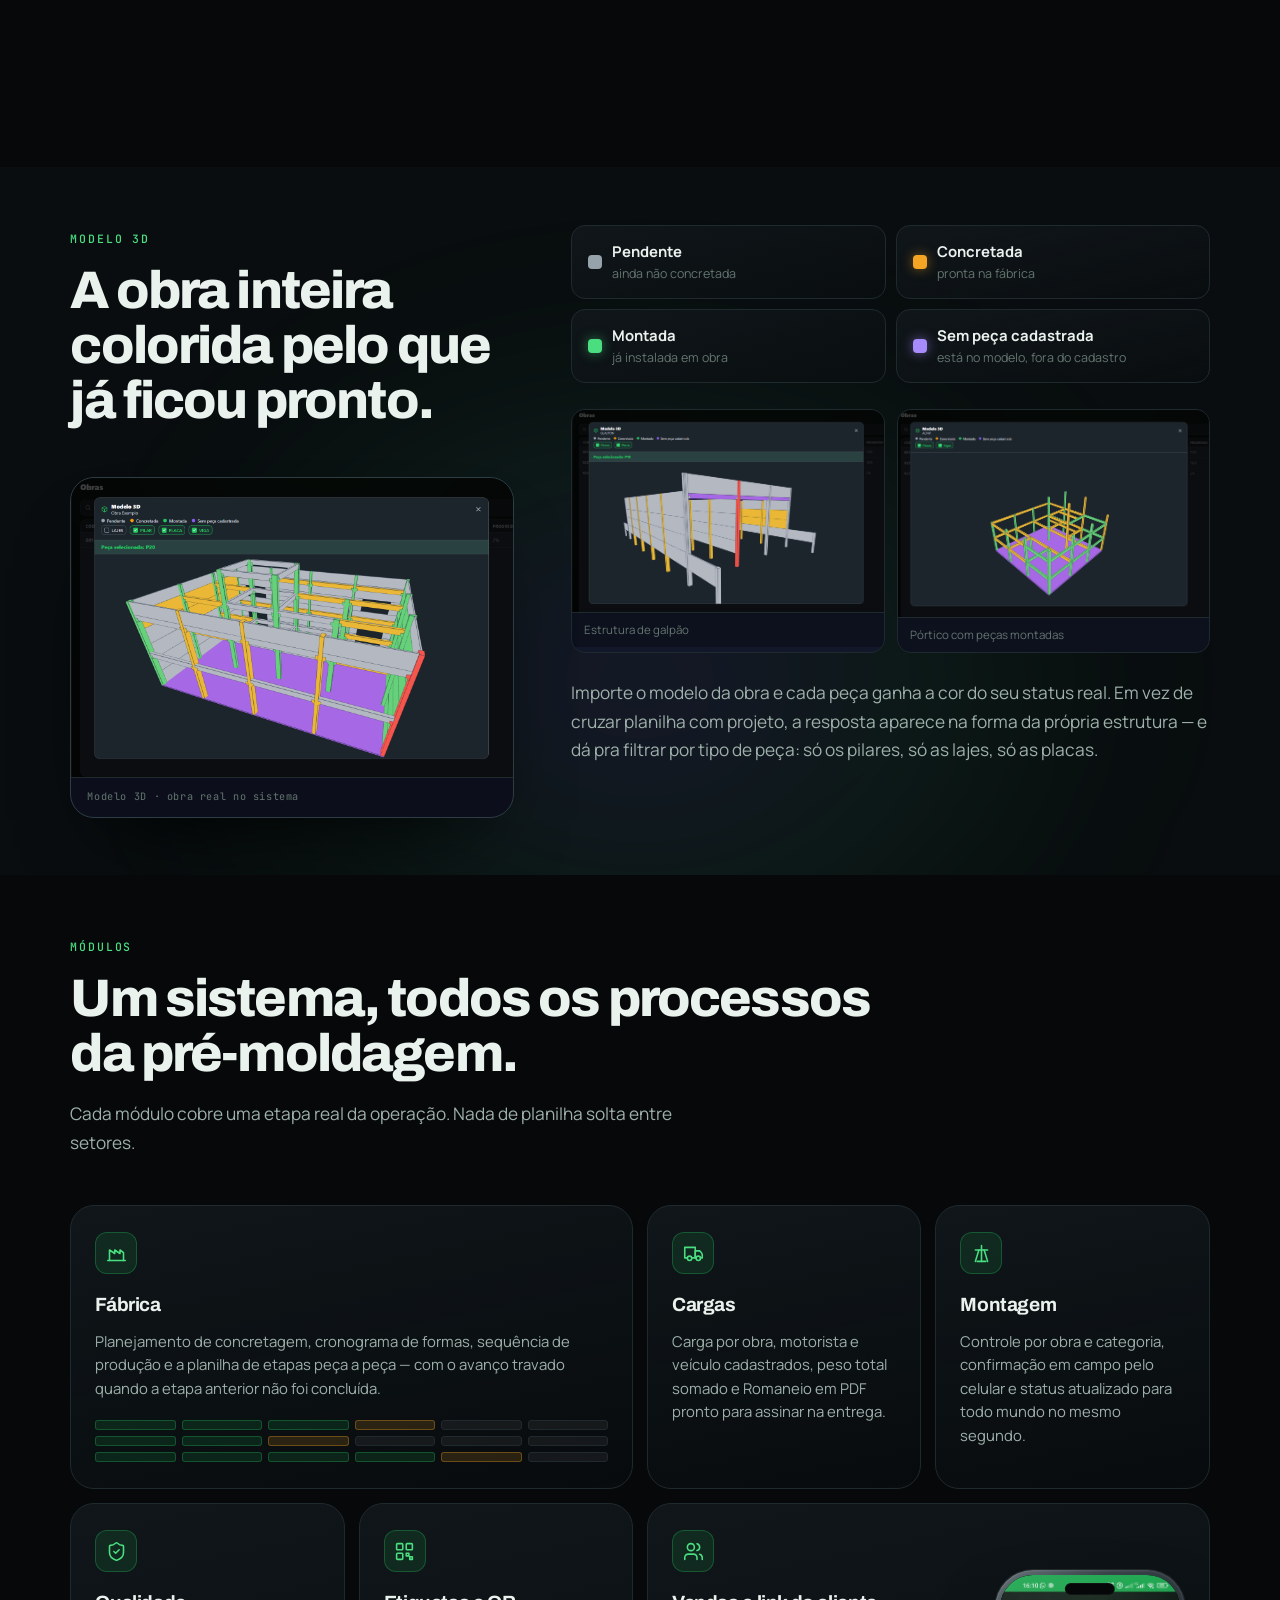
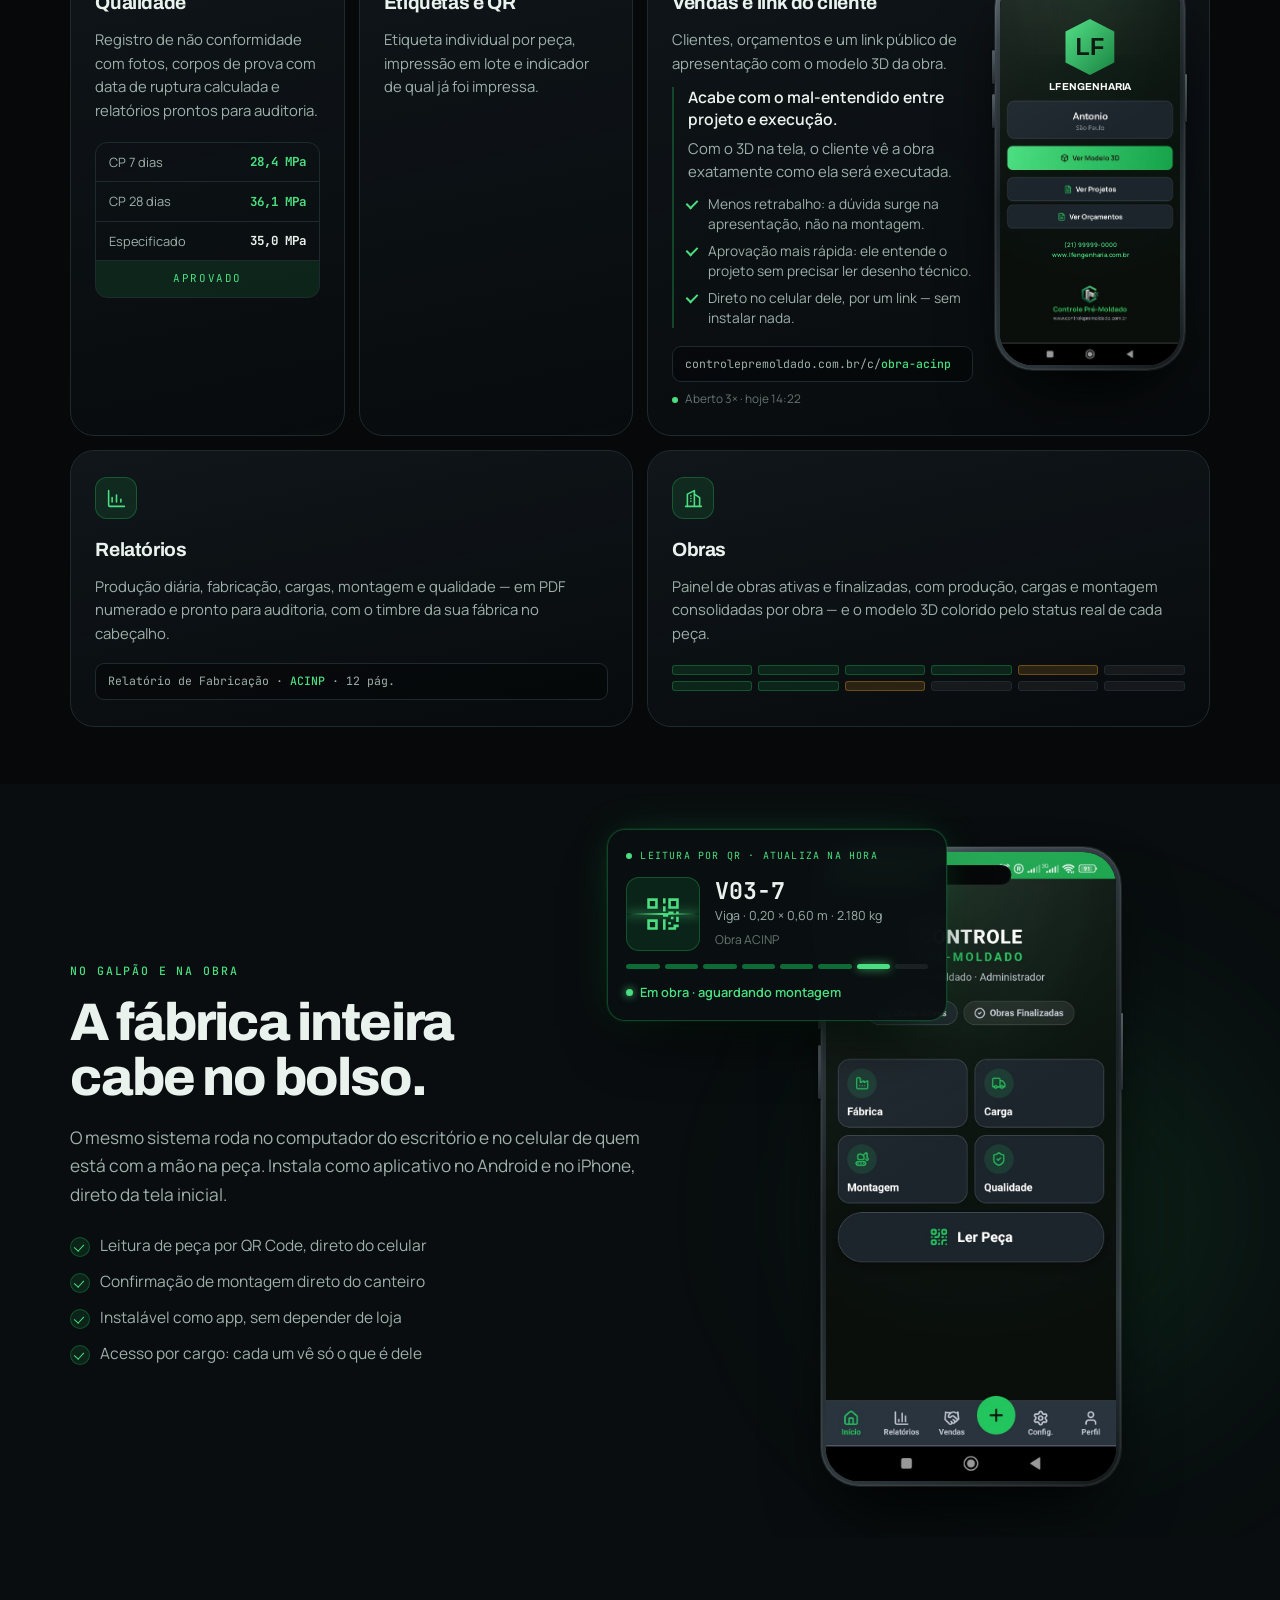
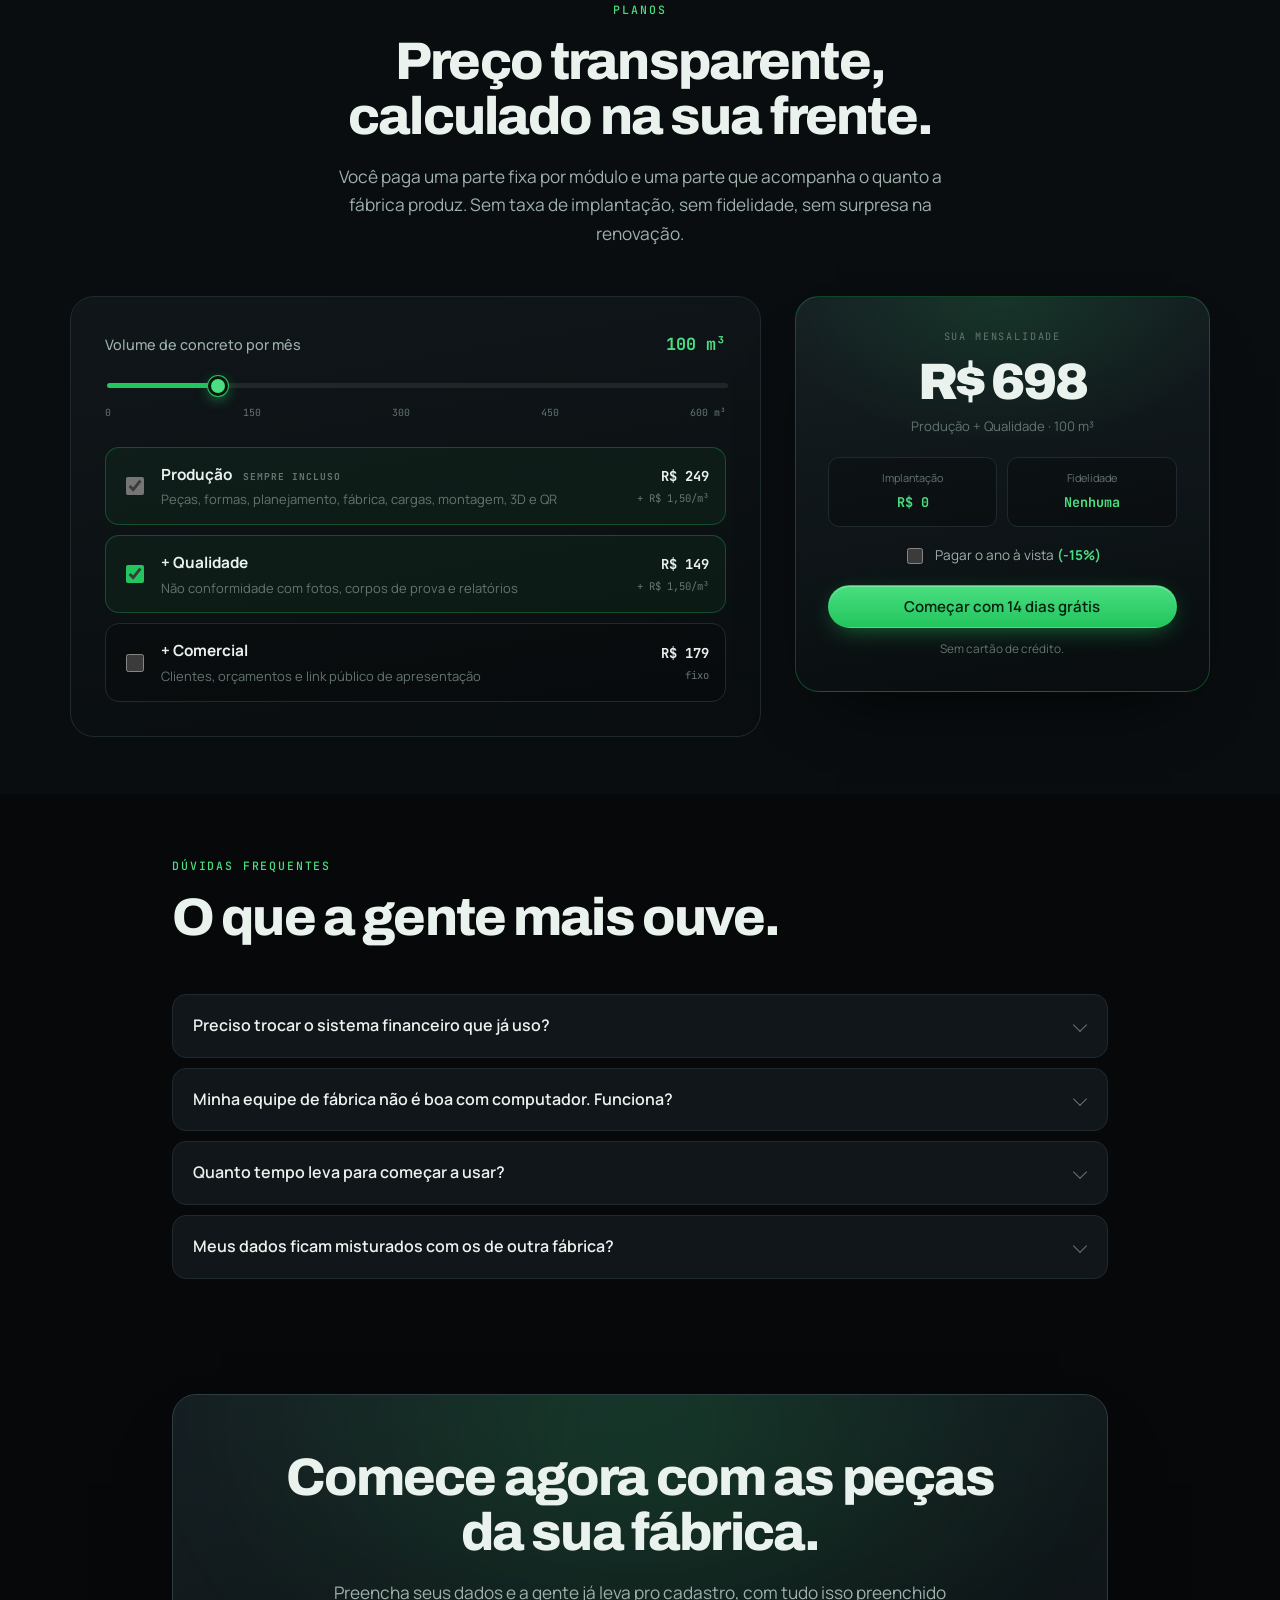
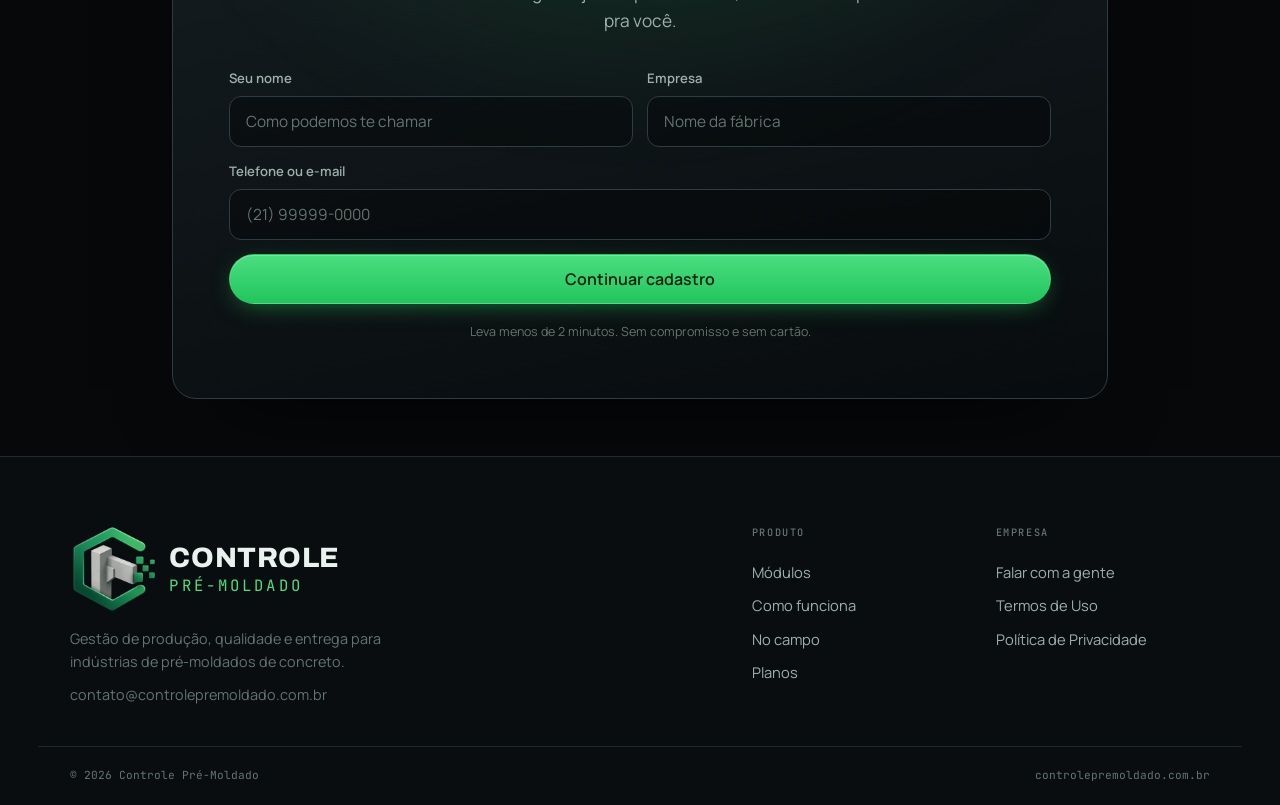
==== commit 7de3f633: "Site: celular do cliente, janela Falar com a gente, teste de 14 dias e novos termos - Card Vendas co" ====
--- a/index.html
+++ b/index.html
@@ -53,7 +53,7 @@
     </nav>
 
     <div class="nav-actions">
-      <a href="#contato" class="btn btn-ghost nav-login">Falar com a gente</a>
+      <a href="#contato" class="btn btn-ghost nav-login" data-abrir-contato>Falar com a gente</a>
       <a href="https://sistema.controlepremoldado.com.br/login" class="btn btn-outline btn-sm nav-enter">Entrar</a>
       <a href="https://sistema.controlepremoldado.com.br/login?cadastro=1" class="btn btn-primary btn-sm">Testar agora</a>
       <button class="nav-toggle" id="navToggle" aria-label="Abrir menu" aria-expanded="false">
@@ -106,7 +106,7 @@
       </div>
 
       <ul class="hero-trust reveal" data-delay="4">
-        <li><strong>21 dias</strong><span>de teste, sem cartão</span></li>
+        <li><strong>14 dias</strong><span>de teste, sem cartão</span></li>
         <li><strong>R$ 0</strong><span>de implantação</span></li>
         <li><strong>Sem</strong><span>fidelidade</span></li>
       </ul>
@@ -355,15 +355,47 @@
         <p>Etiqueta individual por peça, impressão em lote e indicador de qual já foi impressa.</p>
       </article>
 
-      <article class="b-card b-wide spot reveal" data-delay="2">
-        <div class="b-icon">
-          <svg viewBox="0 0 24 24" fill="none" stroke="currentColor" stroke-width="1.8" stroke-linecap="round" stroke-linejoin="round"><path d="M16 21v-2a4 4 0 0 0-4-4H6a4 4 0 0 0-4 4v2"/><circle cx="9" cy="7" r="4"/><path d="M22 21v-2a4 4 0 0 0-3-3.87"/><path d="M16 3.13a4 4 0 0 1 0 7.75"/></svg>
-        </div>
-        <h3>Vendas e link do cliente</h3>
-        <p>Clientes, orçamentos e um link público de apresentação com o modelo 3D da obra.</p>
-        <div class="b-mini-link" aria-hidden="true">
-          <span class="lnk">controlepremoldado.com.br/c/<b>obra-acinp</b></span>
-          <span class="seen"><i></i> Aberto 3× · hoje 14:22</span>
+      <article class="b-card b-wide b-vendas spot reveal" data-delay="2">
+        <div class="b-vendas-txt">
+          <div class="b-icon">
+            <svg viewBox="0 0 24 24" fill="none" stroke="currentColor" stroke-width="1.8" stroke-linecap="round" stroke-linejoin="round"><path d="M16 21v-2a4 4 0 0 0-4-4H6a4 4 0 0 0-4 4v2"/><circle cx="9" cy="7" r="4"/><path d="M22 21v-2a4 4 0 0 0-3-3.87"/><path d="M16 3.13a4 4 0 0 1 0 7.75"/></svg>
+          </div>
+          <h3>Vendas e link do cliente</h3>
+          <p>Clientes, orçamentos e um link público de apresentação com o modelo 3D da obra.</p>
+          <div class="b-benef">
+            <p class="b-benef-lead">Acabe com o mal-entendido entre projeto e execução.</p>
+            <p>Com o 3D na tela, o cliente vê a obra exatamente como ela será executada.</p>
+            <ul>
+              <li>Menos retrabalho: a dúvida surge na apresentação, não na montagem.</li>
+              <li>Aprovação mais rápida: ele entende o projeto sem precisar ler desenho técnico.</li>
+              <li>Direto no celular dele, por um link — sem instalar nada.</li>
+            </ul>
+          </div>
+          <div class="b-mini-link" aria-hidden="true">
+            <span class="lnk">controlepremoldado.com.br/c/<b>obra-acinp</b></span>
+            <span class="seen"><i></i> Aberto 3× · hoje 14:22</span>
+          </div>
+        </div>
+        <!-- Celular com a visão do cliente (prints reais, com a marca trocada por "LF Engenharia").
+             Duas telas alternando; nome/logo/telefone/site são HTML por cima da imagem, fácil de trocar. -->
+        <div class="phone phone-mini" role="img" aria-label="Tela do cliente no celular: página da obra com botões para ver o modelo 3D, projetos e orçamentos, e o modelo 3D da obra">
+          <span class="phone-btn btn-vol-up"></span>
+          <span class="phone-btn btn-vol-down"></span>
+          <span class="phone-btn btn-power"></span>
+          <div class="phone-screen">
+            <div class="cli-slide cli-a">
+              <img src="assets/app-cliente-inicio.jpg" alt="" loading="lazy" width="738" height="1600">
+              <img class="cli-logo" src="assets/logo-lf.svg" alt="">
+              <b class="cli-nome">LF ENGENHARIA</b>
+              <span class="cli-contato">(21) 99999-0000<br>www.lfengenharia.com.br</span>
+            </div>
+            <div class="cli-slide cli-b">
+              <img src="assets/app-cliente-3d.jpg" alt="" loading="lazy" width="738" height="1600">
+              <img class="cli-marca-d" src="assets/logo-lf.svg" alt="">
+            </div>
+            <span class="phone-island"></span>
+            <span class="screen-gloss"></span>
+          </div>
         </div>
       </article>
 
@@ -521,7 +553,7 @@
           <span>Pagar o ano à vista <i>(-15%)</i></span>
         </label>
 
-        <a href="https://sistema.controlepremoldado.com.br/login?cadastro=1" class="btn btn-primary btn-block">Começar com 21 dias grátis</a>
+        <a href="https://sistema.controlepremoldado.com.br/login?cadastro=1" class="btn btn-primary btn-block">Começar com 14 dias grátis</a>
         <p class="cr-note">Sem cartão de crédito.</p>
       </aside>
     </div>
@@ -587,7 +619,7 @@
         </div>
         <div class="f-field">
           <label for="contato-campo">Telefone ou e-mail</label>
-          <input type="text" id="contato-campo" name="contato" placeholder="(51) 99999-0000" required autocomplete="tel">
+          <input type="text" id="contato-campo" name="contato" placeholder="(21) 99999-0000" required autocomplete="tel">
         </div>
 
         <p class="f-error" id="formError" hidden></p>
@@ -631,8 +663,9 @@
       </div>
       <div>
         <h4>Empresa</h4>
-        <a href="#contato">Falar com a gente</a>
-        <a href="privacidade.html">Privacidade e Termos de Uso</a>
+        <a href="#contato" data-abrir-contato>Falar com a gente</a>
+        <a href="termos.html">Termos de Uso</a>
+        <a href="privacidade.html">Política de Privacidade</a>
       </div>
     </nav>
   </div>
@@ -642,6 +675,41 @@
     <span>controlepremoldado.com.br</span>
   </div>
 </footer>
+
+<!-- ══════════════ JANELA "FALAR COM A GENTE" ══════════════ -->
+<div class="msg-modal" id="msgModal" role="dialog" aria-modal="true" aria-labelledby="msgTitulo" hidden>
+  <div class="msg-backdrop" data-fechar-contato></div>
+  <div class="msg-card">
+    <button type="button" class="msg-fechar" data-fechar-contato aria-label="Fechar">×</button>
+    <div id="msgFormBox">
+      <h2 id="msgTitulo">Fale com a gente</h2>
+      <p class="msg-sub">Mande sua dúvida ou pedido. A gente responde pelo contato que você deixar.</p>
+      <form id="msgForm" novalidate>
+        <div class="f-field">
+          <label for="msg-nome">Seu nome</label>
+          <input type="text" id="msg-nome" name="nome" maxlength="120" required autocomplete="name">
+        </div>
+        <div class="f-field">
+          <label for="msg-contato">Telefone ou e-mail</label>
+          <input type="text" id="msg-contato" name="contato" maxlength="160" placeholder="(21) 99999-0000" required autocomplete="tel">
+        </div>
+        <div class="f-field">
+          <label for="msg-texto">Mensagem</label>
+          <textarea id="msg-texto" name="mensagem" rows="4" maxlength="2000" required></textarea>
+        </div>
+        <!-- armadilha pra robô: pessoa de verdade nunca vê nem preenche -->
+        <input type="text" name="site" class="msg-isca" tabindex="-1" autocomplete="off" aria-hidden="true">
+        <p class="f-error" id="msgErro" hidden></p>
+        <button type="submit" class="btn btn-primary btn-lg btn-block" id="msgEnviar">Enviar mensagem</button>
+      </form>
+    </div>
+    <div id="msgOk" class="msg-ok" hidden>
+      <h2>Mensagem enviada!</h2>
+      <p class="msg-sub">Recebemos e vamos responder pelo contato que você deixou.</p>
+      <button type="button" class="btn btn-ghost btn-block" data-fechar-contato>Fechar</button>
+    </div>
+  </div>
+</div>
 
 <script src="js/main.js"></script>
 <script src="js/rastreio.js"></script>
--- a/css/style.css
+++ b/css/style.css
@@ -713,6 +713,27 @@
 .b-mini-link .seen { display: inline-flex; align-items: center; gap: 7px; font-size: 0.74rem; color: var(--text-3); }
 .b-mini-link .seen i { width: 6px; height: 6px; border-radius: 50%; background: var(--green-bright); animation: pulse 2.4s infinite; }
 
+/* card Vendas: texto à esquerda, celular do cliente à direita (cortado embaixo, "espiando" o card) */
+.b-vendas { display: grid; grid-template-columns: 1fr auto; gap: 22px; }
+.b-vendas-txt { align-self: start; }
+.b-benef { margin-top: 12px; padding-left: 14px; border-left: 2px solid var(--green-line); }
+.b-card .b-benef .b-benef-lead { color: var(--text); font-weight: 600; font-size: 0.98rem; line-height: 1.4; margin-bottom: 6px; }
+.b-benef ul { list-style: none; margin: 10px 0 0; padding: 0; display: grid; gap: 7px; }
+.b-benef li { position: relative; padding-left: 20px; font-size: 0.86rem; line-height: 1.45; color: var(--text-2); }
+.b-benef li::before { content: ""; position: absolute; left: 0; top: 0.5em; width: 9px; height: 5px; border-left: 2px solid var(--green-bright); border-bottom: 2px solid var(--green-bright); transform: rotate(-45deg) translateY(-30%); }
+.phone-mini { width: 190px; align-self: center; }
+.phone-mini .phone-screen { container-type: inline-size; }
+/* duas telas reais alternando (fade); posições em % da imagem 738×1600 */
+.cli-slide { position: absolute; inset: 0; opacity: 0; animation: cli-fade 9s ease-in-out infinite; }
+.cli-slide img:not(.cli-logo):not(.cli-marca-d) { position: absolute; inset: 0; width: 100%; height: 100%; object-fit: cover; }
+.cli-a { opacity: 1; }
+.cli-b { animation-delay: -4.5s; }
+@keyframes cli-fade { 0%, 40% { opacity: 1; } 50%, 90% { opacity: 0; } 100% { opacity: 1; } }
+.phone-mini .cli-logo { position: absolute; inset: auto; left: 50%; top: 10.6%; width: 34%; height: auto; transform: translateX(-50%); }
+.cli-nome { position: absolute; left: 0; right: 0; top: 26.6%; text-align: center; font-family: var(--display); font-weight: 700; font-size: 5.6cqw; color: #fff; letter-spacing: -0.01em; }
+.cli-contato { position: absolute; left: 0; right: 0; top: 68%; text-align: center; font-weight: 600; font-size: 3.4cqw; line-height: 1.55; color: var(--green-bright); }
+.phone-mini .cli-marca-d { position: absolute; inset: auto; left: 50%; top: 83%; width: 22%; height: auto; transform: translateX(-50%); opacity: .55; }
+@media (prefers-reduced-motion: reduce) { .cli-slide { animation: none; } .cli-b { opacity: 0; } }
 @media (max-width: 1080px) { .bento { grid-template-columns: repeat(2, 1fr); } .b-tall { grid-row: span 1; } }
 @media (max-width: 620px) {
   .bento { grid-template-columns: 1fr; gap: 10px; }
@@ -728,6 +749,10 @@
   .b-mini { margin-top: 14px; gap: 5px; }
   .cp-demo { margin-top: 14px; }
   .b-mini-link { margin-top: 12px; gap: 6px; }
+  .b-vendas { grid-template-columns: 1fr; gap: 14px; }
+  .b-vendas-txt { padding-bottom: 0; }
+  .phone-mini { justify-self: center; width: 200px; }
+  .b-vendas .b-mini-link .lnk { white-space: normal; overflow-wrap: anywhere; }
 }
 
 /* ═══════════ CAMPO / MOBILE ═══════════ */
@@ -1155,3 +1180,35 @@
   .tick { opacity: 1; transform: none; animation: none; }
   .app-window { transform: none; }
 }
+
+/* ═══════════ JANELA "FALAR COM A GENTE" ═══════════ */
+.msg-modal { position: fixed; inset: 0; z-index: 200; display: grid; place-items: center; padding: 16px; }
+.msg-modal[hidden] { display: none; }
+.msg-backdrop { position: absolute; inset: 0; background: rgba(2,5,4,.72); backdrop-filter: blur(4px); animation: msg-in .2s ease-out; }
+.msg-card {
+  position: relative; width: min(460px, 100%); max-height: calc(100vh - 32px); overflow-y: auto;
+  padding: 28px 26px 24px; border: 1px solid var(--line-bright); border-radius: var(--radius-lg);
+  background: linear-gradient(168deg, var(--surface), rgba(9,13,15,.96));
+  box-shadow: 0 40px 90px -30px rgba(0,0,0,1); animation: msg-in .25s ease-out;
+}
+@keyframes msg-in { from { opacity: 0; transform: translateY(10px); } to { opacity: 1; transform: none; } }
+.msg-card h2 { margin: 0 0 6px; font-family: var(--display); font-size: 1.4rem; letter-spacing: -0.02em; color: var(--text); }
+.msg-sub { margin: 0 0 18px; color: var(--text-2); font-size: 0.92rem; line-height: 1.5; }
+.msg-fechar {
+  position: absolute; top: 12px; right: 12px; width: 34px; height: 34px; border-radius: 50%;
+  border: 1px solid var(--line); background: transparent; color: var(--text-2); font-size: 1.3rem; line-height: 1; cursor: pointer;
+}
+.msg-fechar:hover { color: var(--text); border-color: var(--line-bright); }
+#msgForm { display: grid; gap: 14px; }
+.f-field textarea {
+  width: 100%; padding: 14px 16px; resize: vertical; min-height: 110px;
+  background: rgba(0,0,0,.35); border: 1px solid var(--line-bright); border-radius: 12px;
+  color: var(--text); font-family: var(--body); font-size: 0.96rem; line-height: 1.5;
+}
+.f-field textarea:focus { outline: none; border-color: var(--green); background: rgba(0,0,0,.5); box-shadow: 0 0 0 3px rgba(34,197,94,.16); }
+.f-field textarea.invalid { border-color: var(--red); }
+.msg-isca { position: absolute; left: -9999px; width: 1px; height: 1px; opacity: 0; }
+.msg-ok { text-align: center; padding: 10px 0 4px; }
+.msg-ok .msg-sub { margin-bottom: 20px; }
+body.msg-aberta { overflow: hidden; }
+@media (prefers-reduced-motion: reduce) { .msg-backdrop, .msg-card { animation: none; } }
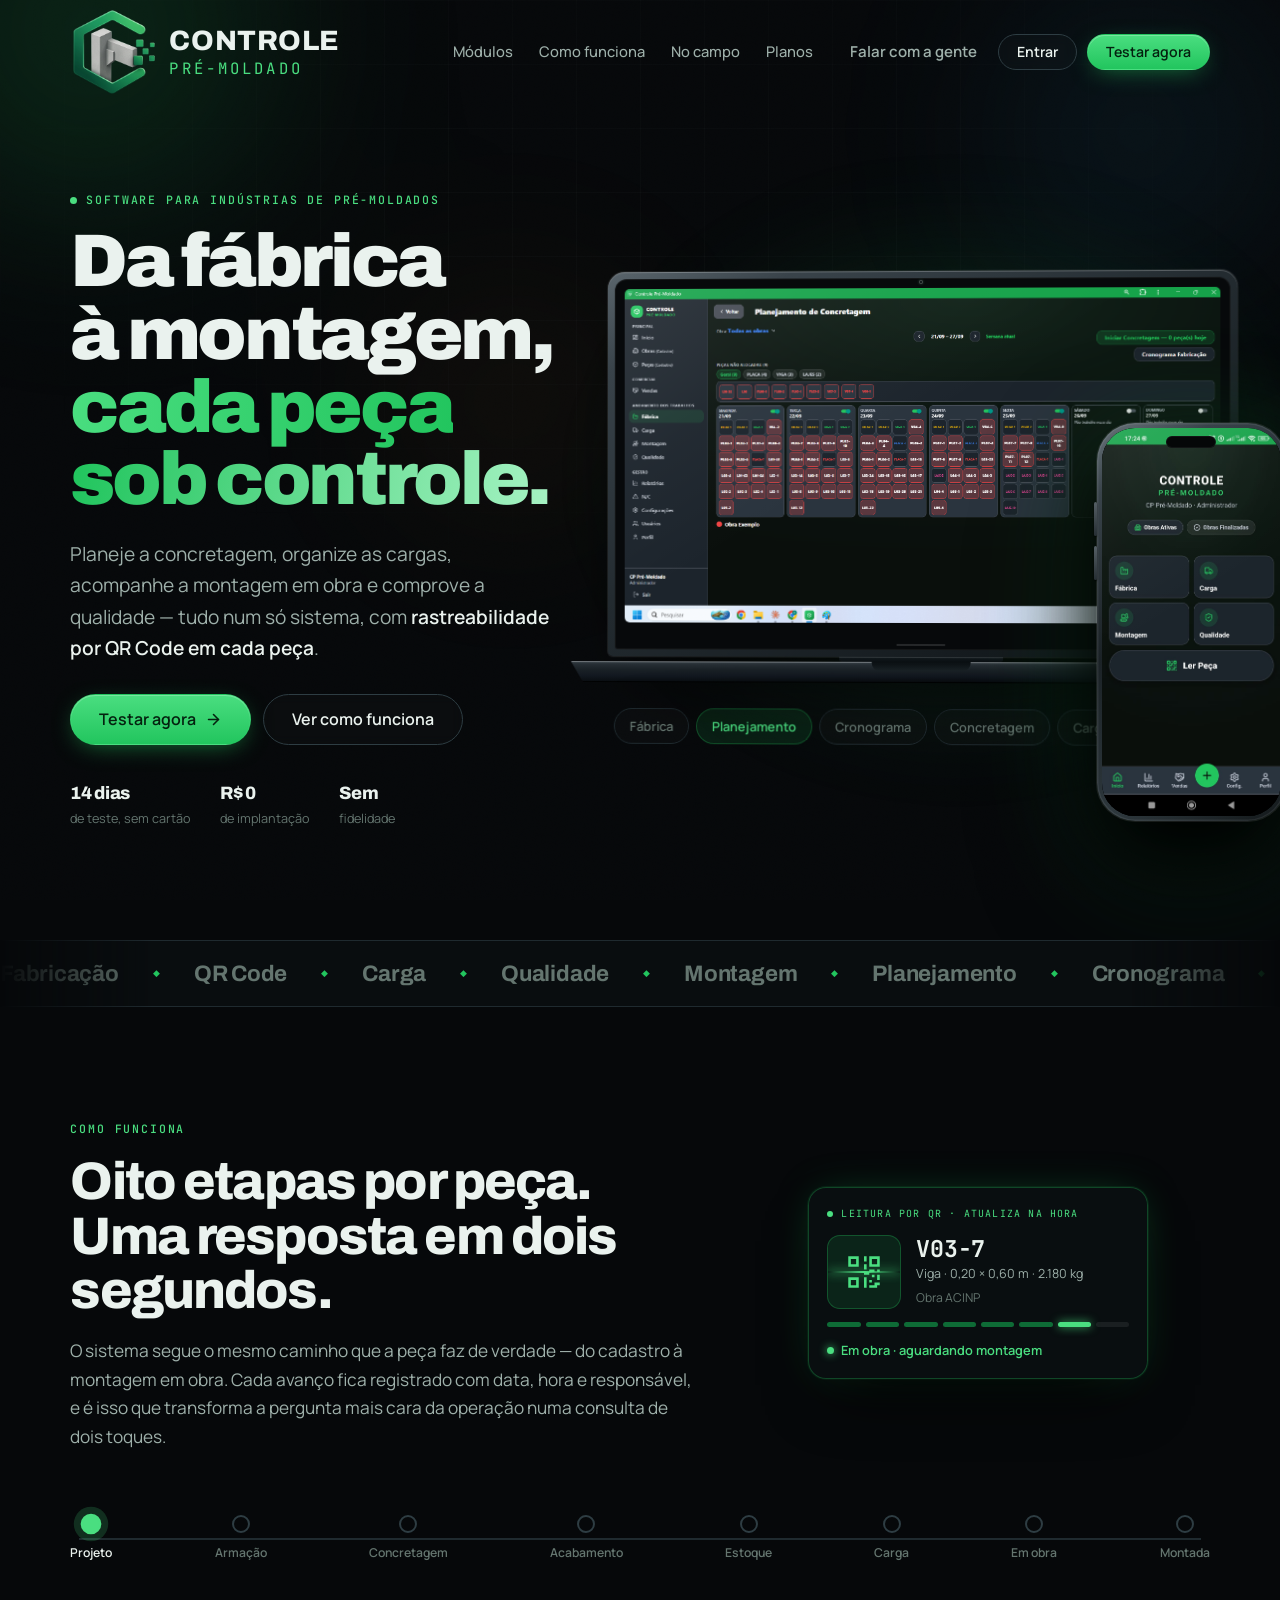
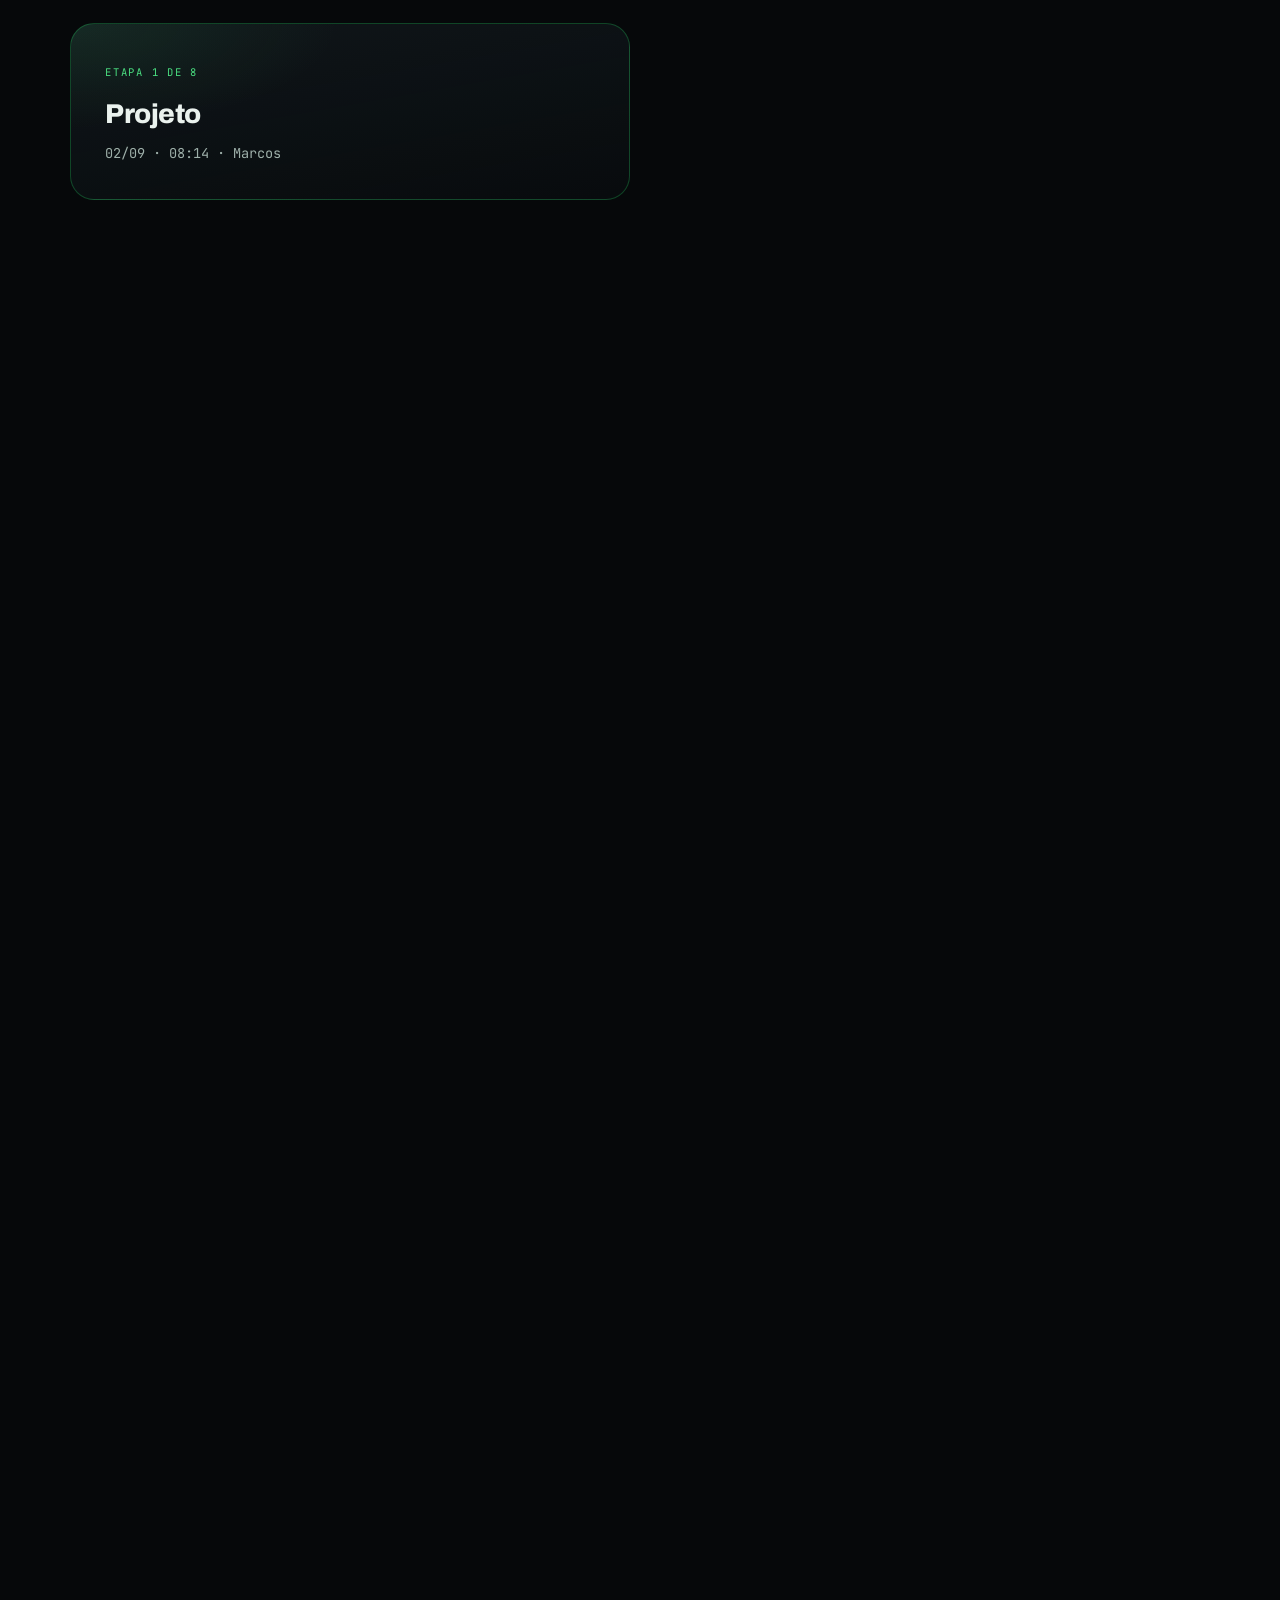
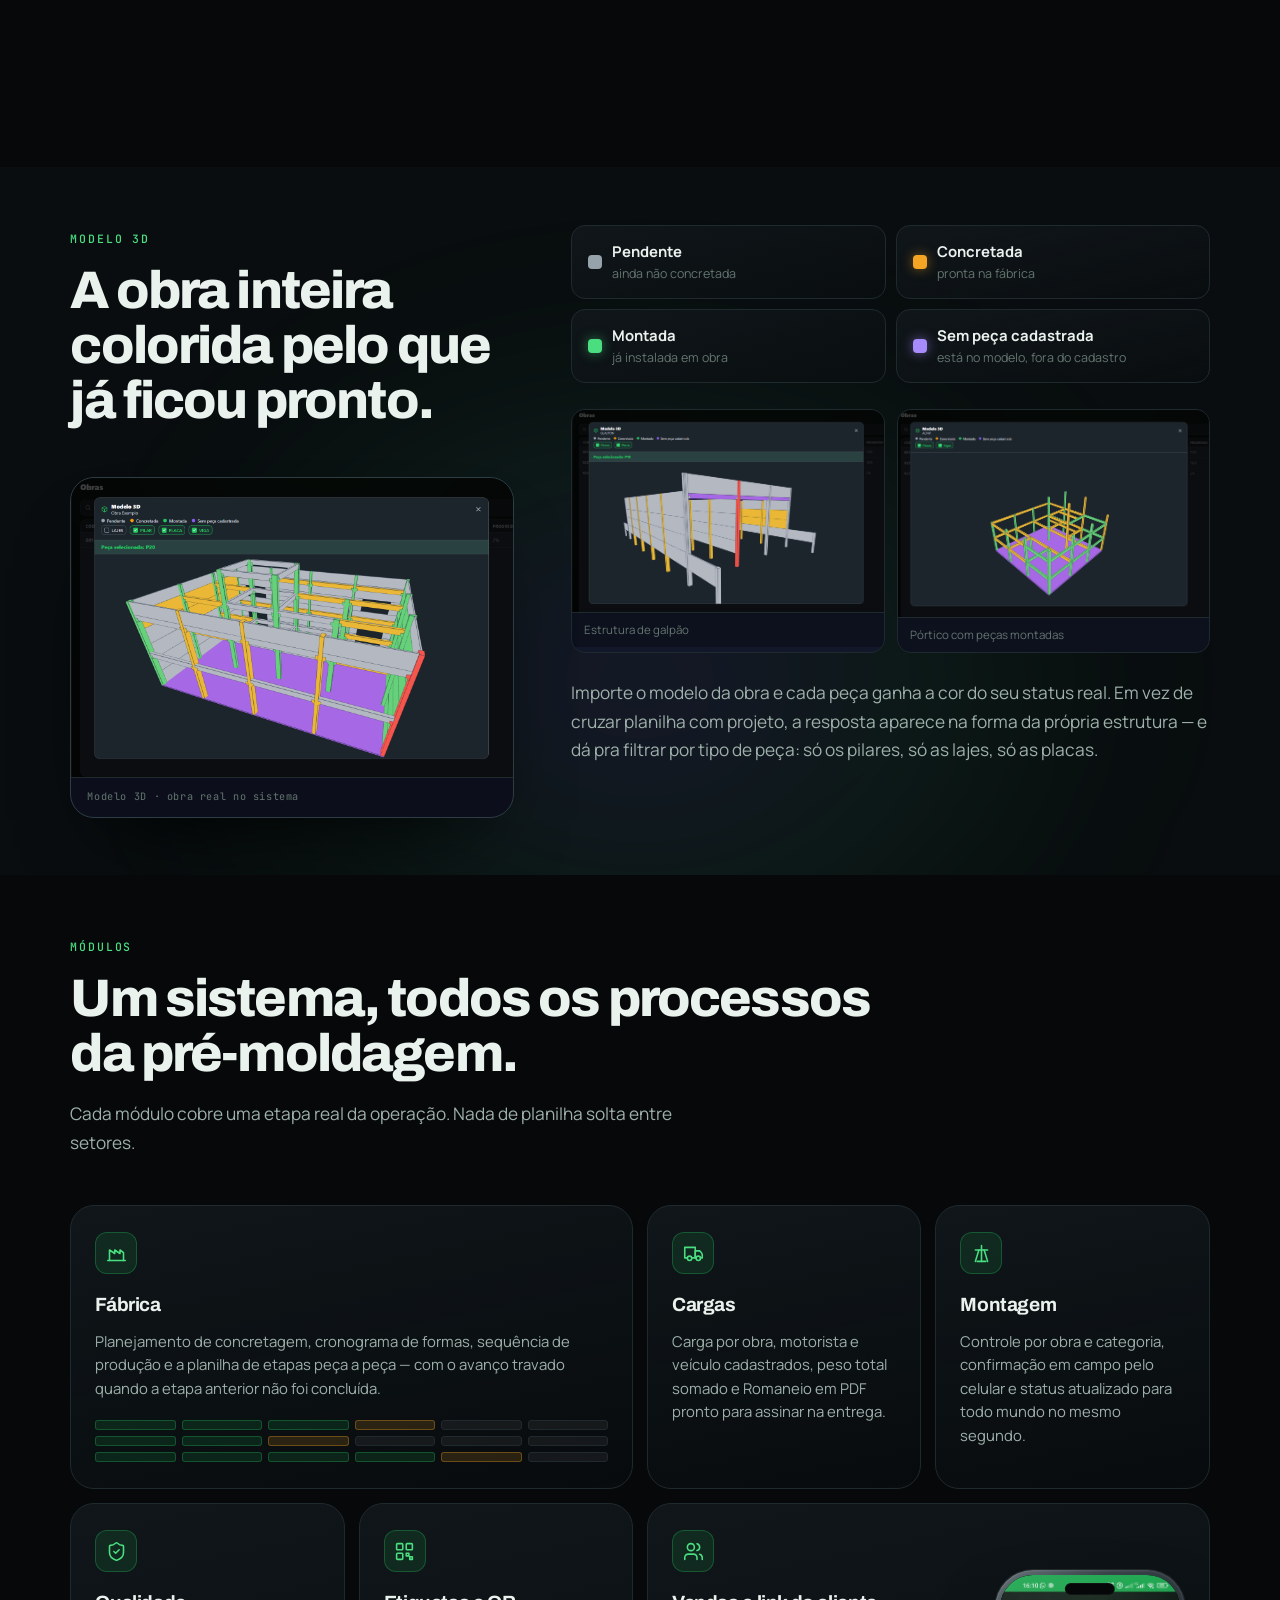
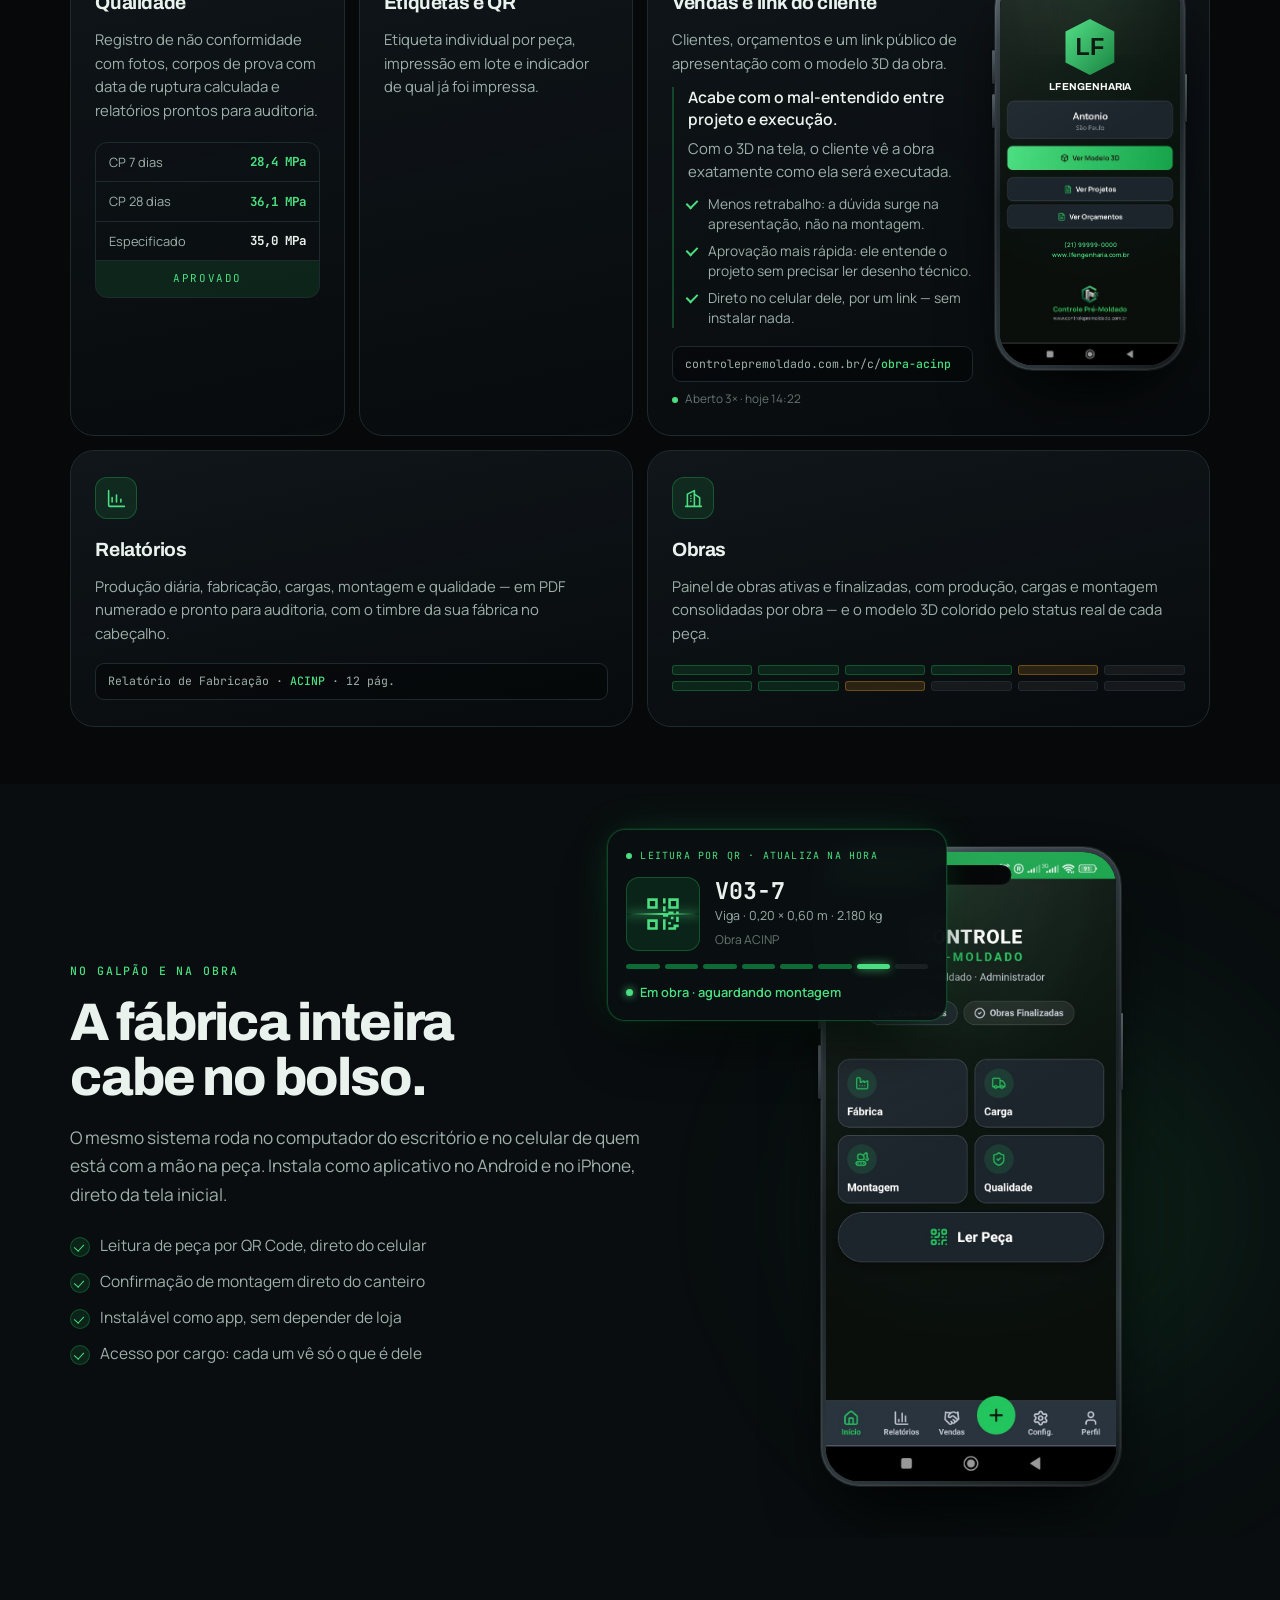
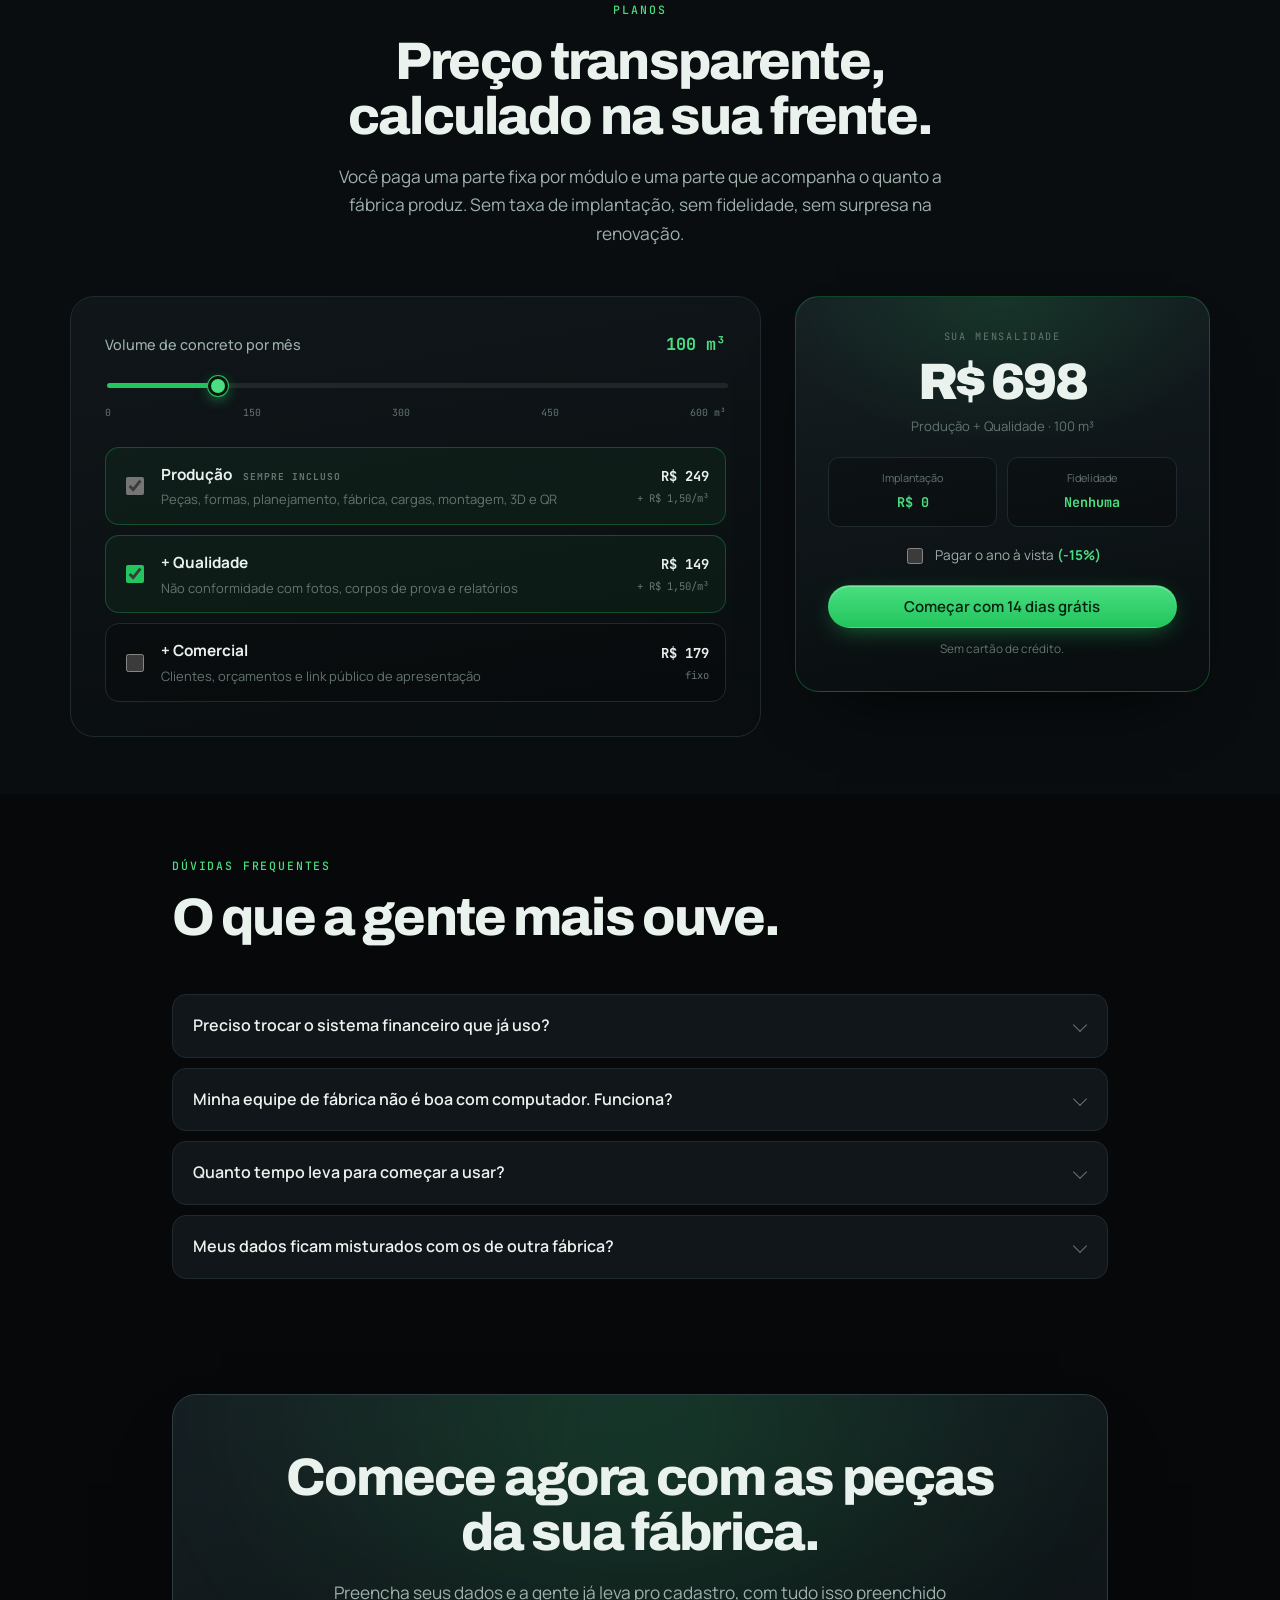
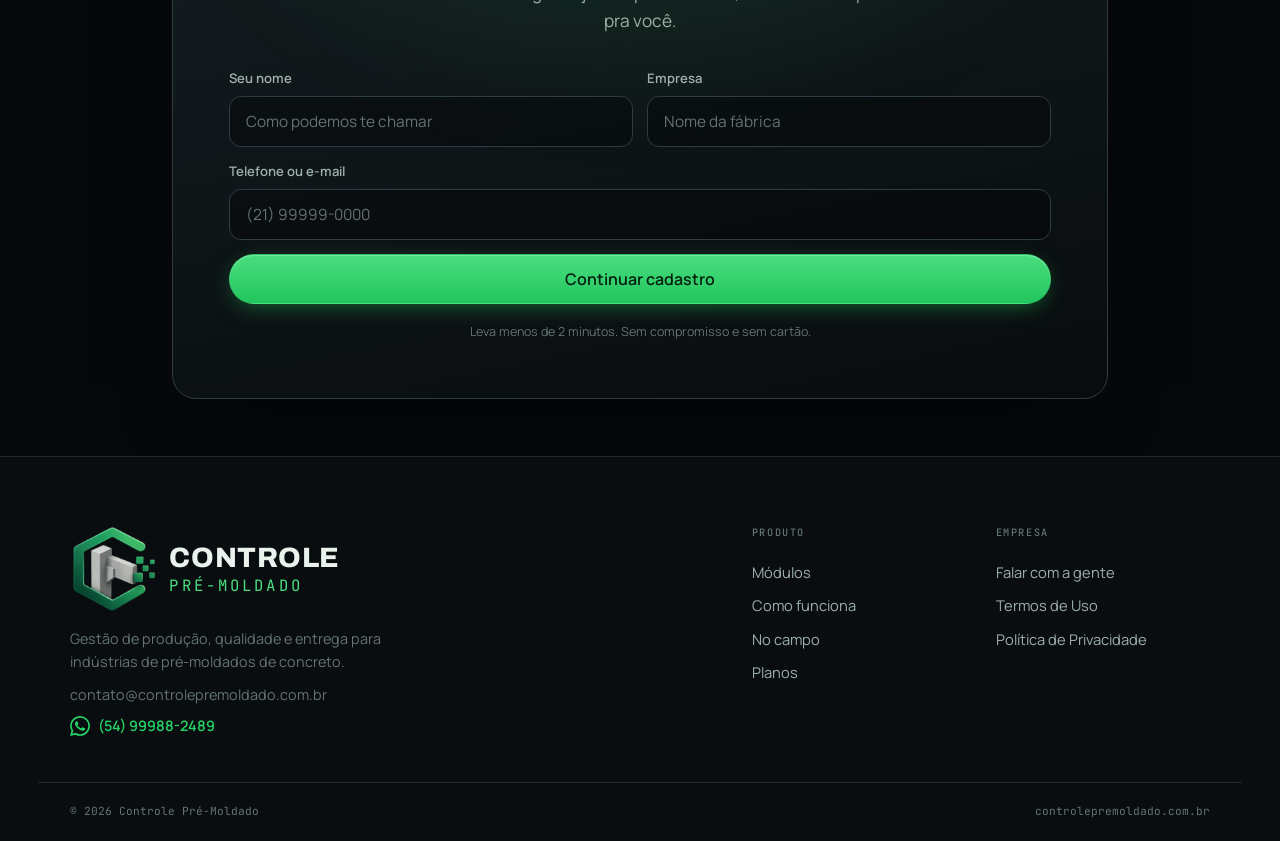
==== commit ecdc33c2: "WhatsApp de contato no rodapé Co-Authored-By: Claude Sonnet 5.5 <noreply@anthropic.com>" ====
--- a/index.html
+++ b/index.html
@@ -648,8 +648,9 @@
       <p>Gestão de produção, qualidade e entrega para indústrias de pré-moldados de concreto.</p>
       <p style="margin-top:10px">
         <a href="mailto:contato@controlepremoldado.com.br">contato@controlepremoldado.com.br</a>
-        <!-- Só e-mail por enquanto — sem telefone real ainda, e um número falso de exemplo
-             passaria mais confiança do que devia. Acrescentar aqui quando tiver um de verdade. -->
+      </p>
+      <p style="margin-top:8px">
+        <a class="f-whats" href="https://wa.me/5554999882489" target="_blank" rel="noopener"><svg viewBox="0 0 24 24" width="20" height="20" fill="currentColor" aria-hidden="true"><path d="M17.47 14.38c-.3-.15-1.76-.87-2.03-.97-.27-.1-.47-.15-.67.15-.2.3-.77.97-.94 1.17-.17.2-.35.22-.65.07-.3-.15-1.26-.46-2.4-1.48-.89-.79-1.49-1.77-1.66-2.07-.17-.3-.02-.46.13-.61.14-.13.3-.35.45-.52.15-.17.2-.3.3-.5.1-.2.05-.37-.02-.52-.08-.15-.67-1.61-.92-2.2-.24-.58-.49-.5-.67-.51h-.57c-.2 0-.52.07-.8.37-.27.3-1.04 1.02-1.04 2.48s1.07 2.88 1.21 3.08c.15.2 2.1 3.2 5.08 4.49.71.31 1.26.49 1.69.63.71.23 1.36.2 1.87.12.57-.09 1.76-.72 2.01-1.41.25-.7.25-1.29.17-1.41-.07-.12-.27-.2-.57-.35zM12.05 21.8h-.01a9.87 9.87 0 0 1-5.03-1.38l-.36-.21-3.74.98 1-3.65-.24-.37a9.86 9.86 0 0 1-1.51-5.26c0-5.45 4.44-9.88 9.89-9.88 2.64 0 5.12 1.03 6.99 2.9a9.82 9.82 0 0 1 2.89 6.99c0 5.45-4.44 9.88-9.88 9.88zm8.41-18.3A11.8 11.8 0 0 0 12.05 0C5.5 0 .16 5.34.16 11.89c0 2.1.55 4.14 1.59 5.95L.06 24l6.3-1.65a11.88 11.88 0 0 0 5.68 1.45h.01c6.55 0 11.89-5.34 11.89-11.89 0-3.18-1.24-6.16-3.48-8.41z"/></svg><span>(54) 99988-2489</span></a>
       </p>
     </div>
 
--- a/css/style.css
+++ b/css/style.css
@@ -842,7 +842,9 @@
 @media (max-width: 900px) {
   .campo-grid { grid-template-columns: 1fr; }
   .campo-visual { padding-top: 40px; }
-  .qr-card { position: relative; left: 0; top: 0; width: min(340px, 100%); margin-top: -30px; }
+  /* margem positiva: o cartão fica ABAIXO do celular, sem cobrir a tela dele
+     (antes era -30px e ele ficava por cima do celular no mobile) */
+  .qr-card { position: relative; left: 0; top: 0; width: min(340px, 100%); margin-top: 28px; animation: none; }
   .campo-visual { flex-direction: column; align-items: center; gap: 0; }
 }
 
@@ -935,7 +937,11 @@
 .rt-panel p { margin: 0; font-family: var(--mono); font-size: 0.85rem; color: var(--text-2); }
 
 @media (max-width: 860px) {
-  .rastreio-track { height: 200vh; }
+  /* Celular: sem a seção "fixada" na tela — ela ocupava 200% da altura da tela só pra animar
+     com a rolagem, deixando ~1.300px de vazio. Agora ocupa só o tamanho do conteúdo, e a
+     animação das etapas roda sozinha quando a seção aparece (ver js/main.js). */
+  .rastreio-track { height: auto; }
+  .rastreio-pin { position: static; height: auto; padding-block: var(--sec-y); }
   .rt-track { overflow-x: auto; padding: 8px 4px 14px; }
   .rt-line { min-width: 640px; }
   /* Largura fixa (não left+right) — aqui a linha precisa acompanhar o
@@ -960,6 +966,14 @@
   .rastreio-pin .rt-stepper { margin-top: 18px; }
   .rastreio-pin .rt-panel { margin-top: 16px; padding: 16px 20px; }
 }
+/* Celular: não está mais fixada na tela, então não precisa esconder o parágrafo nem apertar o
+   espaçamento por causa da altura da janela (a regra acima era só pro modo fixado). */
+@media (max-width: 860px) {
+  .rastreio-pin .lead { display: block; }
+  .rastreio-pin .sec-head { margin-bottom: clamp(20px, 5vw, 28px); }
+  .rastreio-pin .rt-stepper { margin-top: 24px; }
+  .rastreio-pin .rt-panel { margin-top: 22px; padding: 20px; }
+}
 
 /* ═══════════ PLANOS / CALCULADORA ═══════════ */
 
@@ -1148,6 +1162,9 @@
 .f-brand .brand-text { display: flex; flex-direction: column; }
 .f-brand p { margin: 0; color: var(--text-3); font-size: 0.9rem; max-width: 42ch; }
 
+.f-whats { display: inline-flex; align-items: center; gap: 8px; color: #25D366; font-weight: 600; }
+.f-whats:hover { color: #4ade80; }
+
 .f-links { display: grid; grid-template-columns: 1fr 1fr; gap: 30px; }
 .f-links h4 {
   font-family: var(--mono); font-size: 0.64rem; letter-spacing: .16em; text-transform: uppercase;
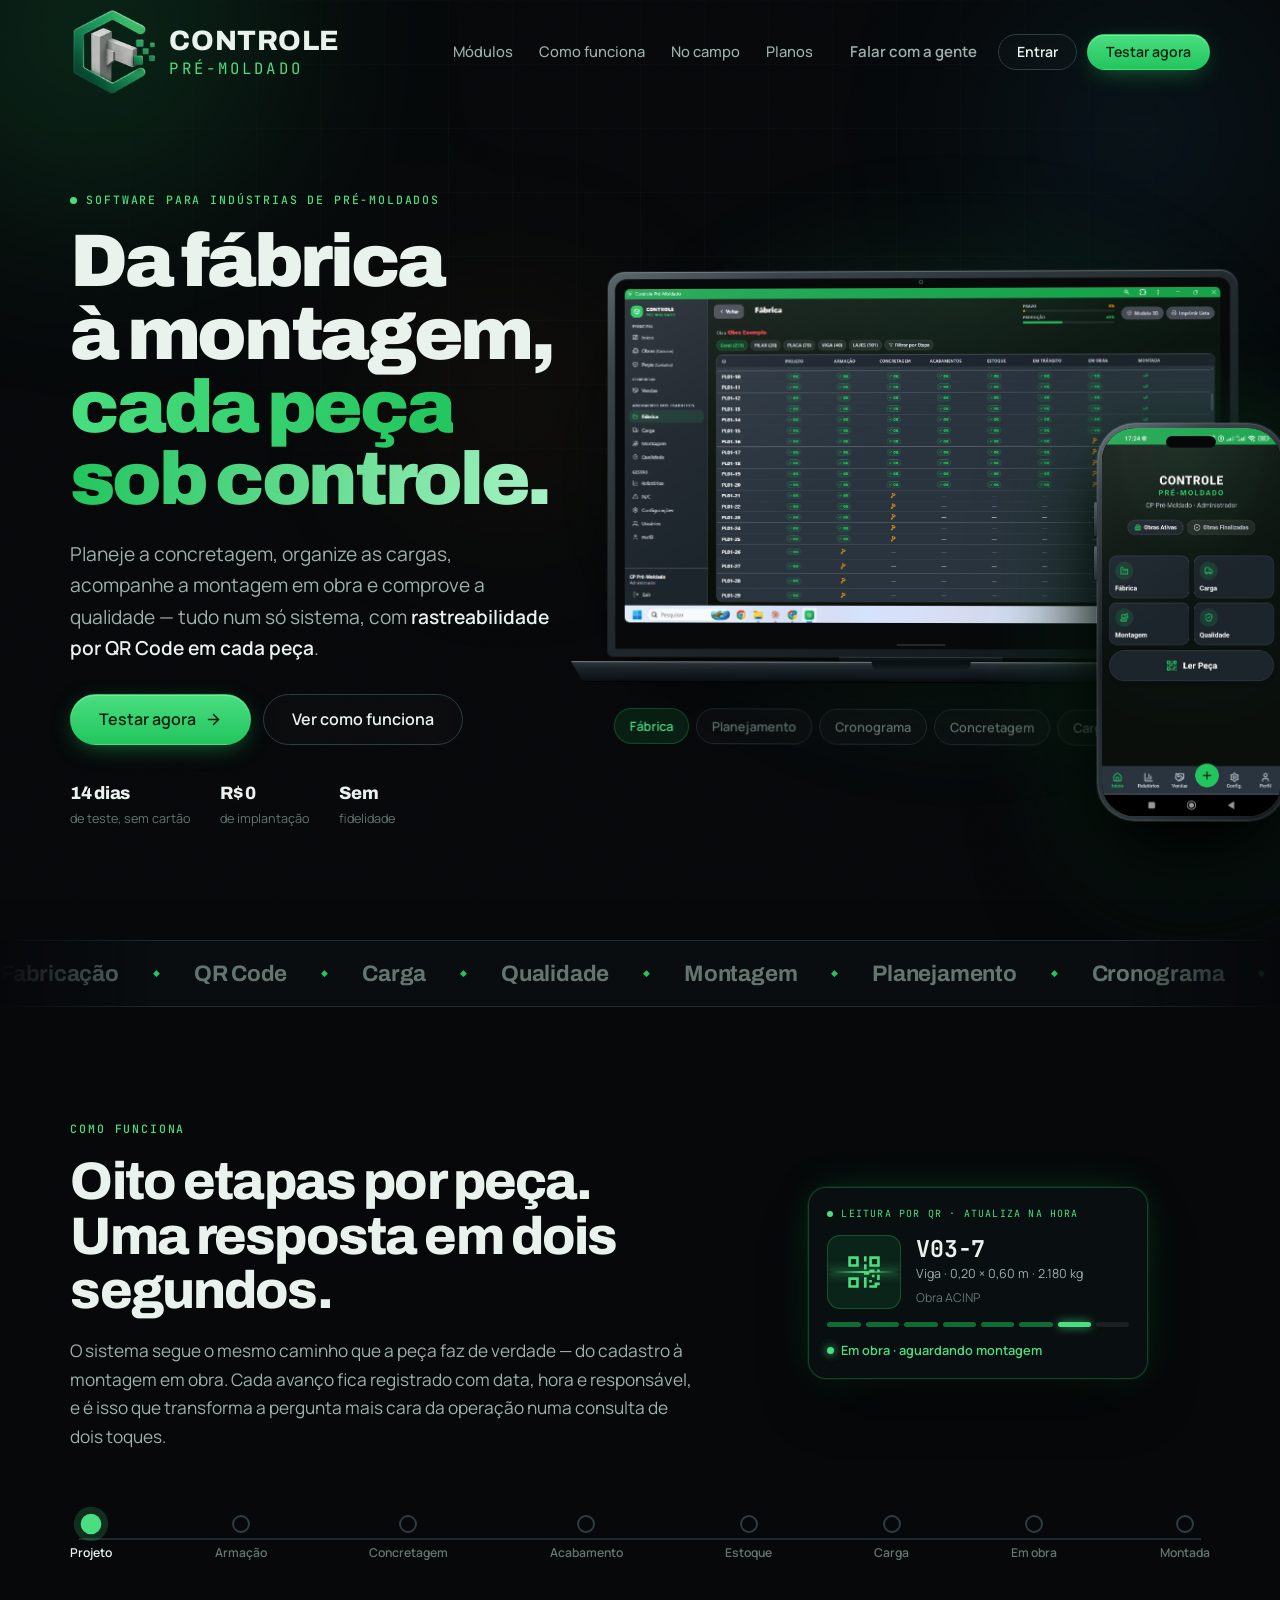
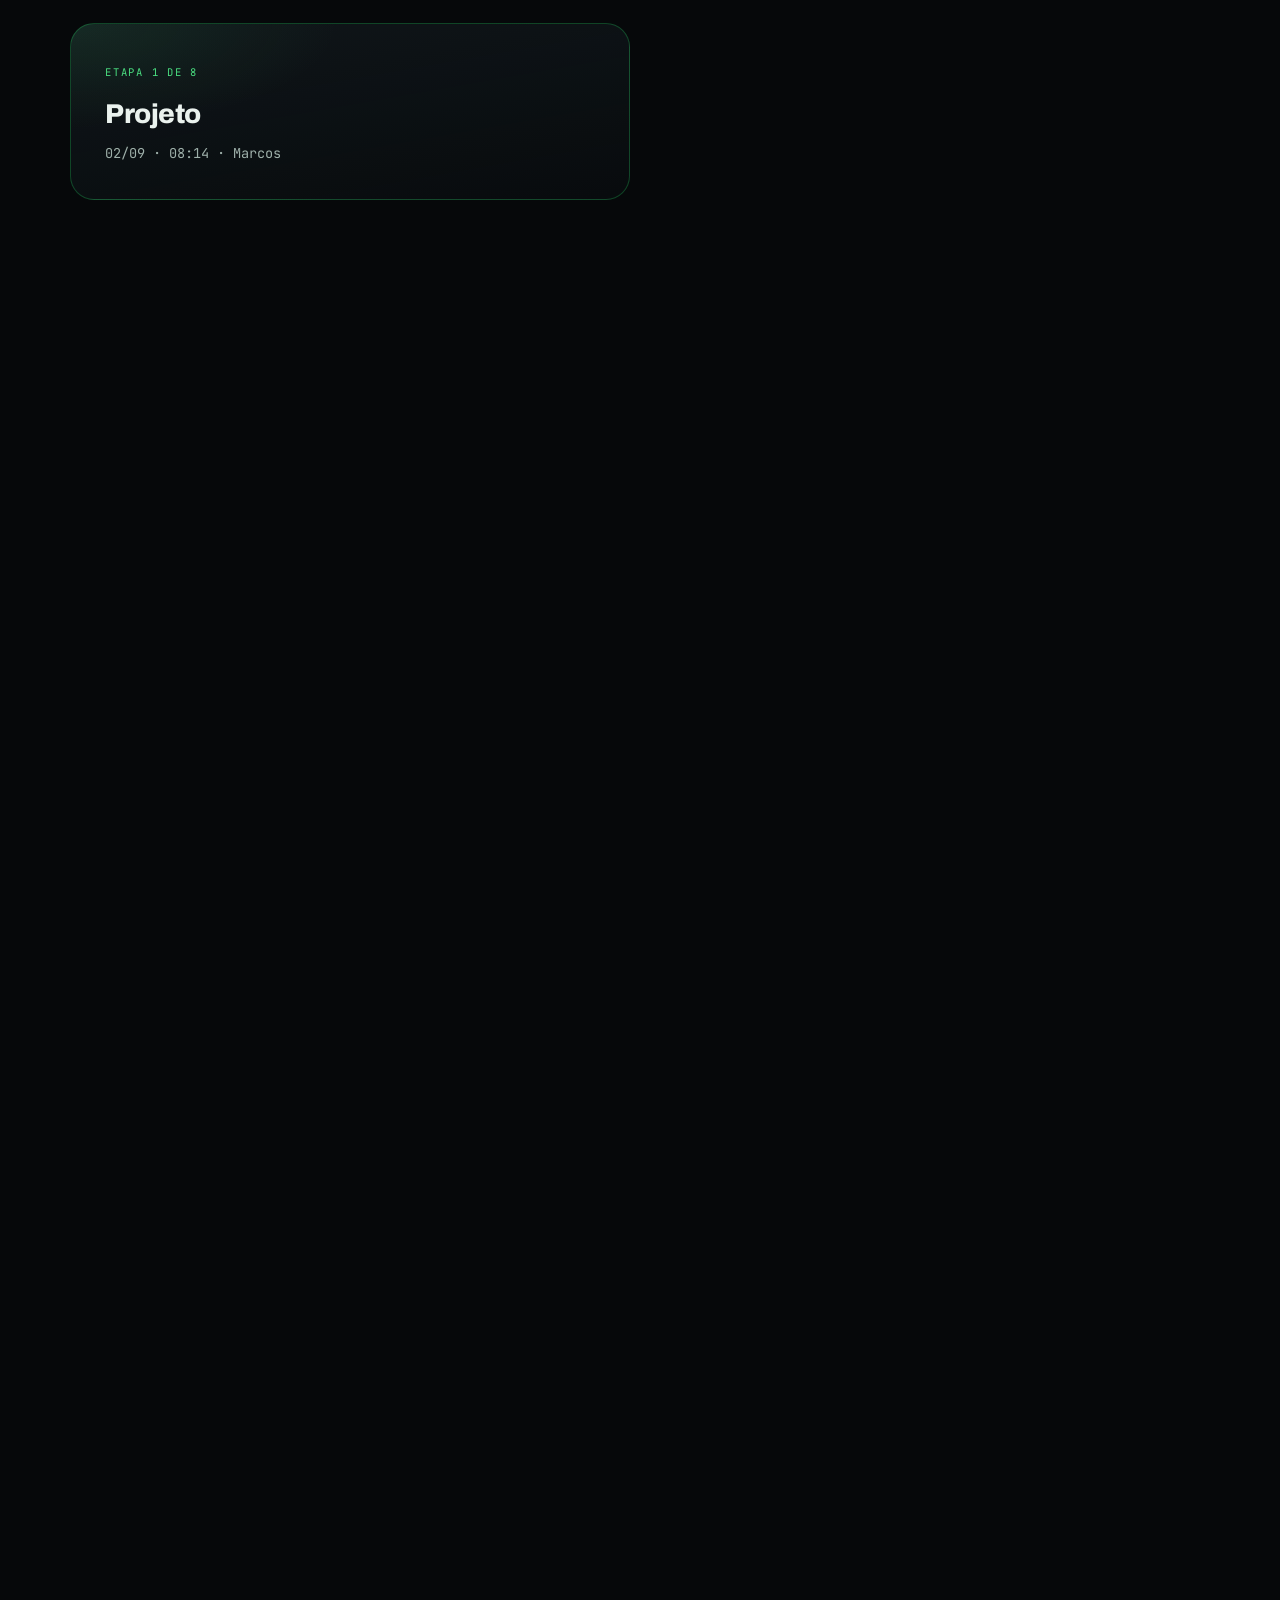
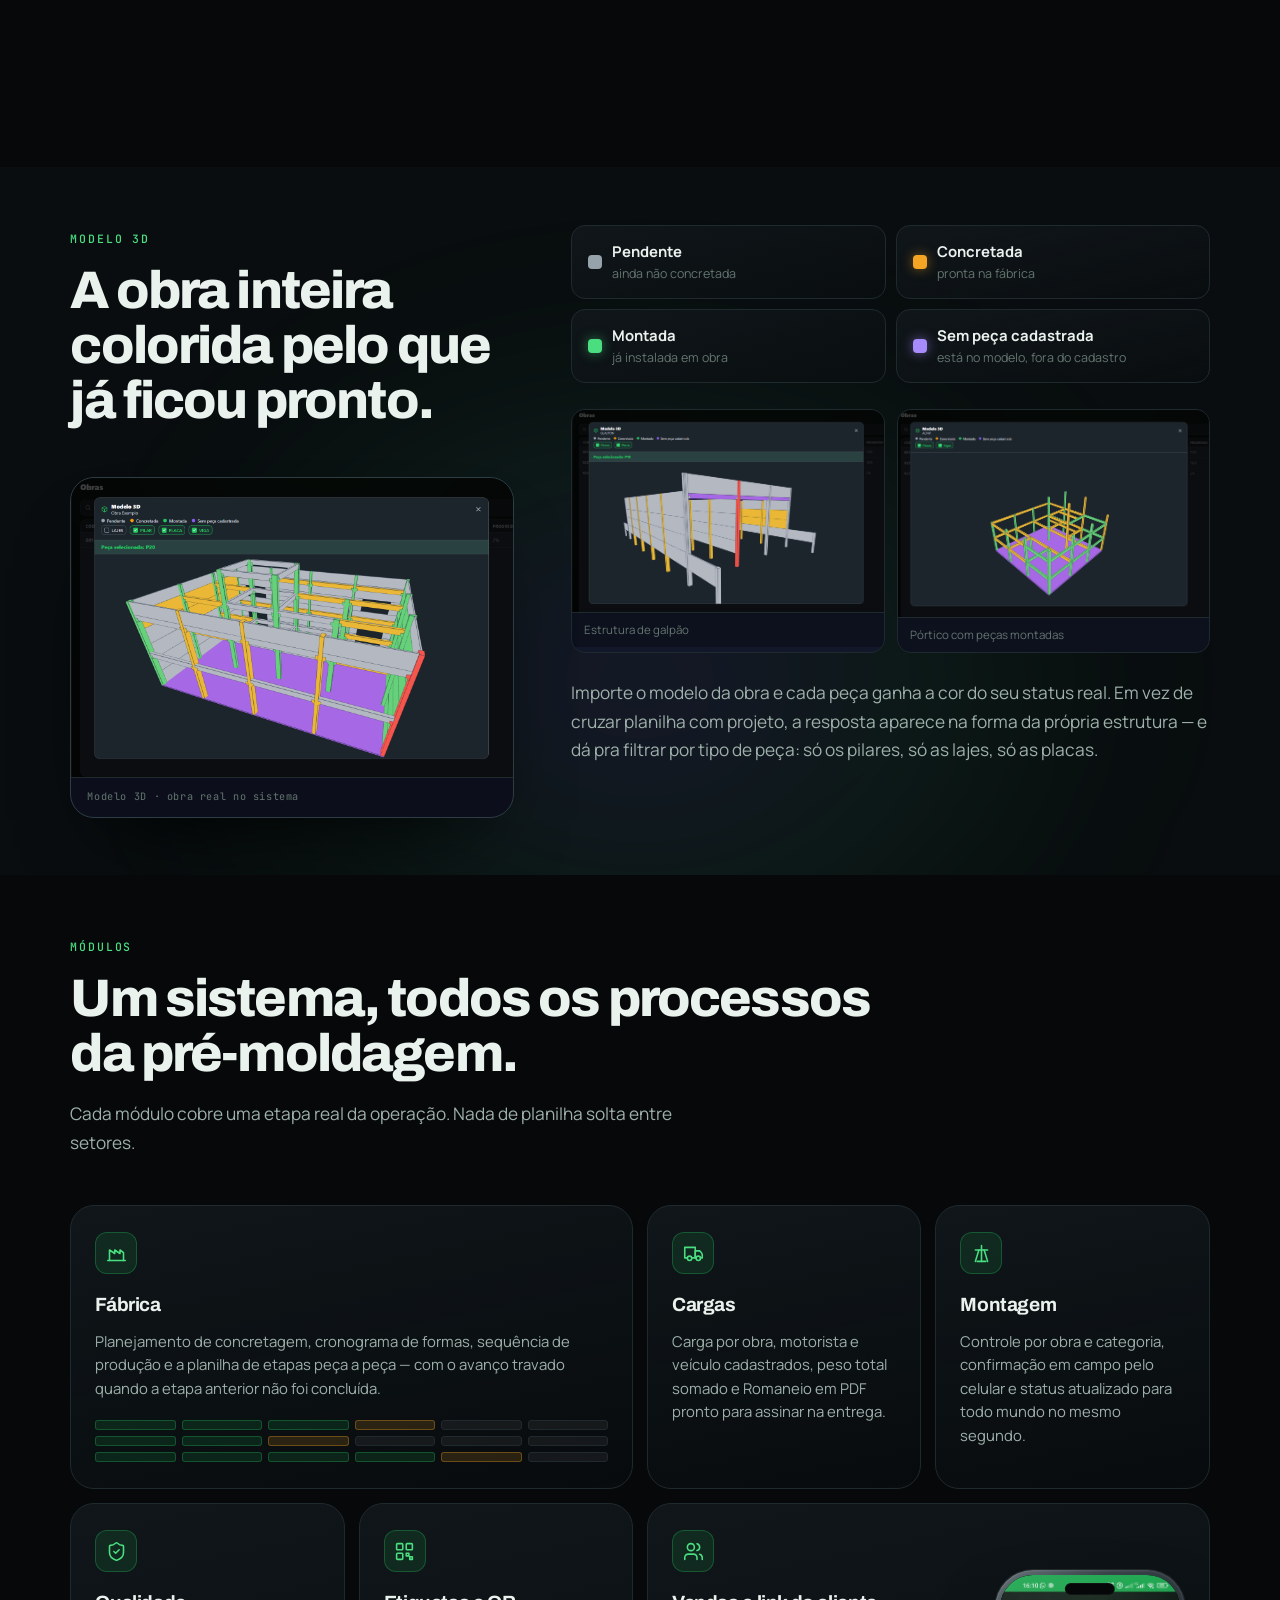
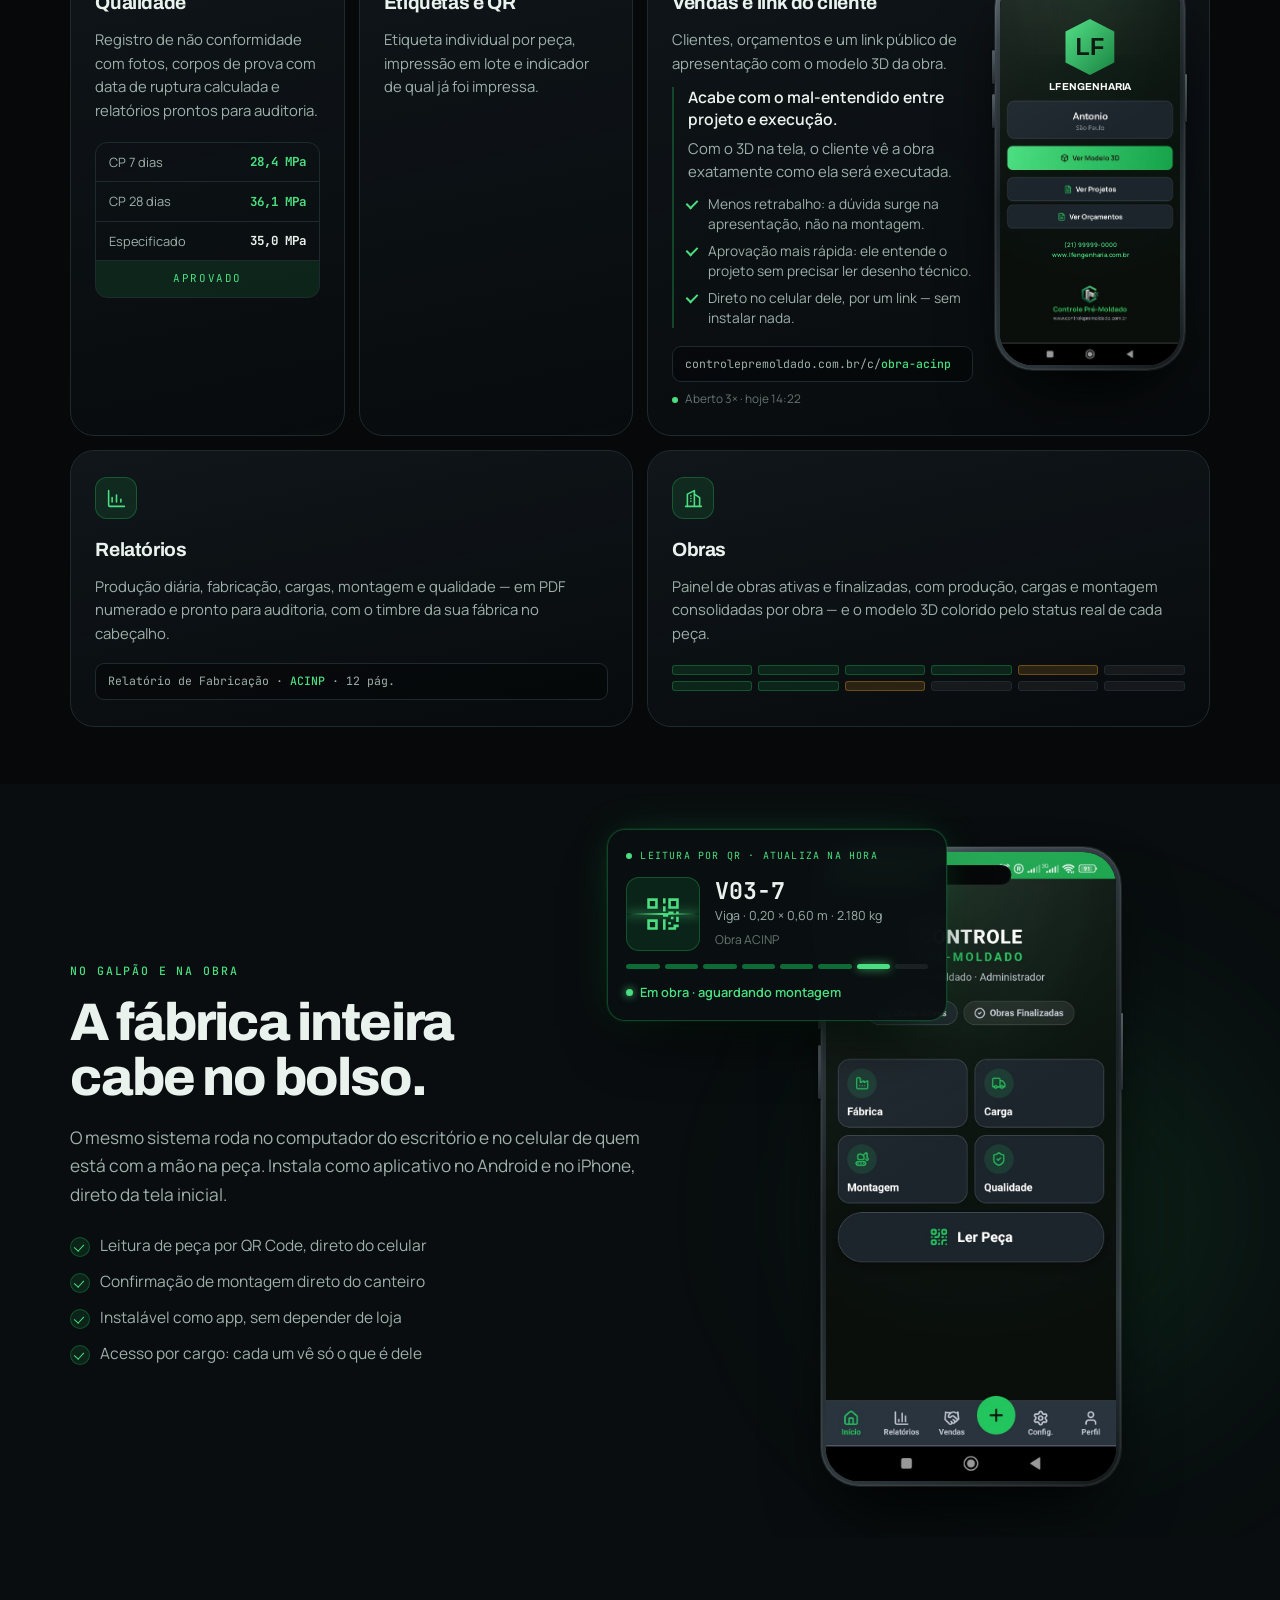
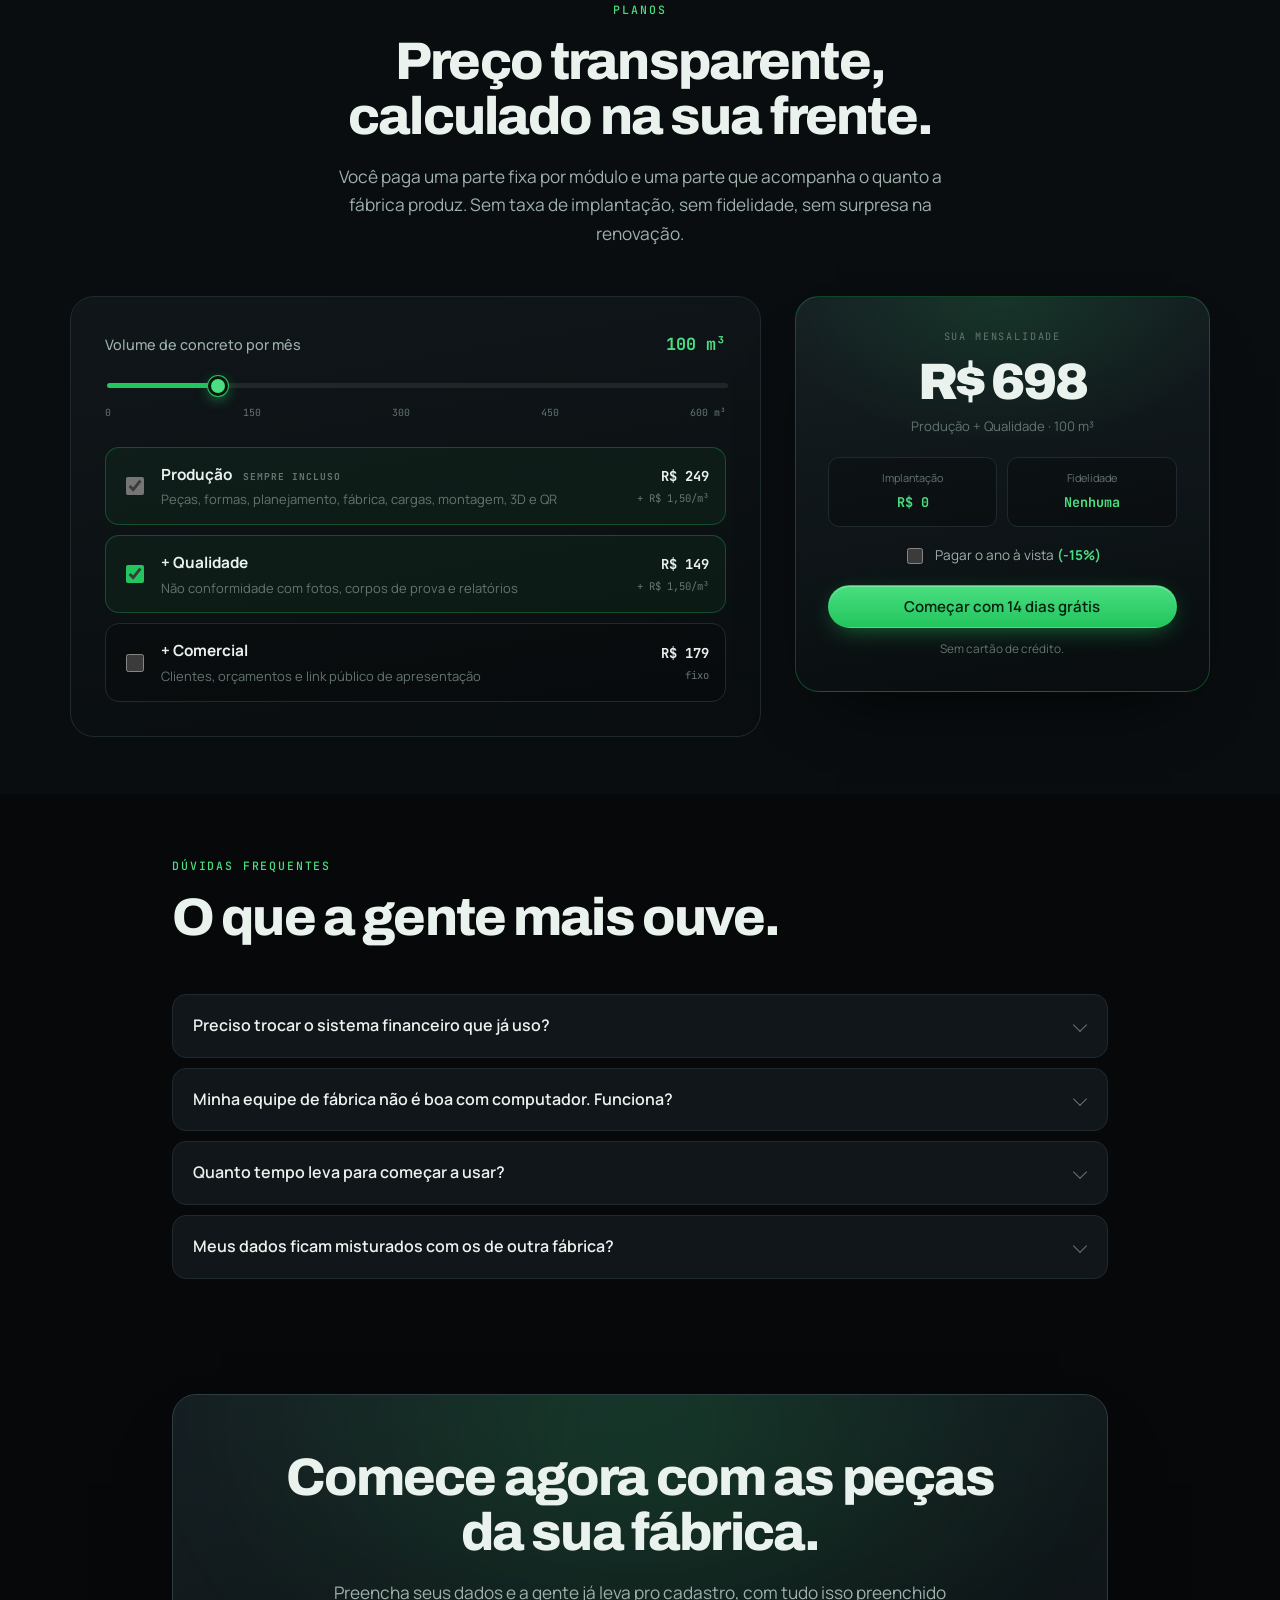
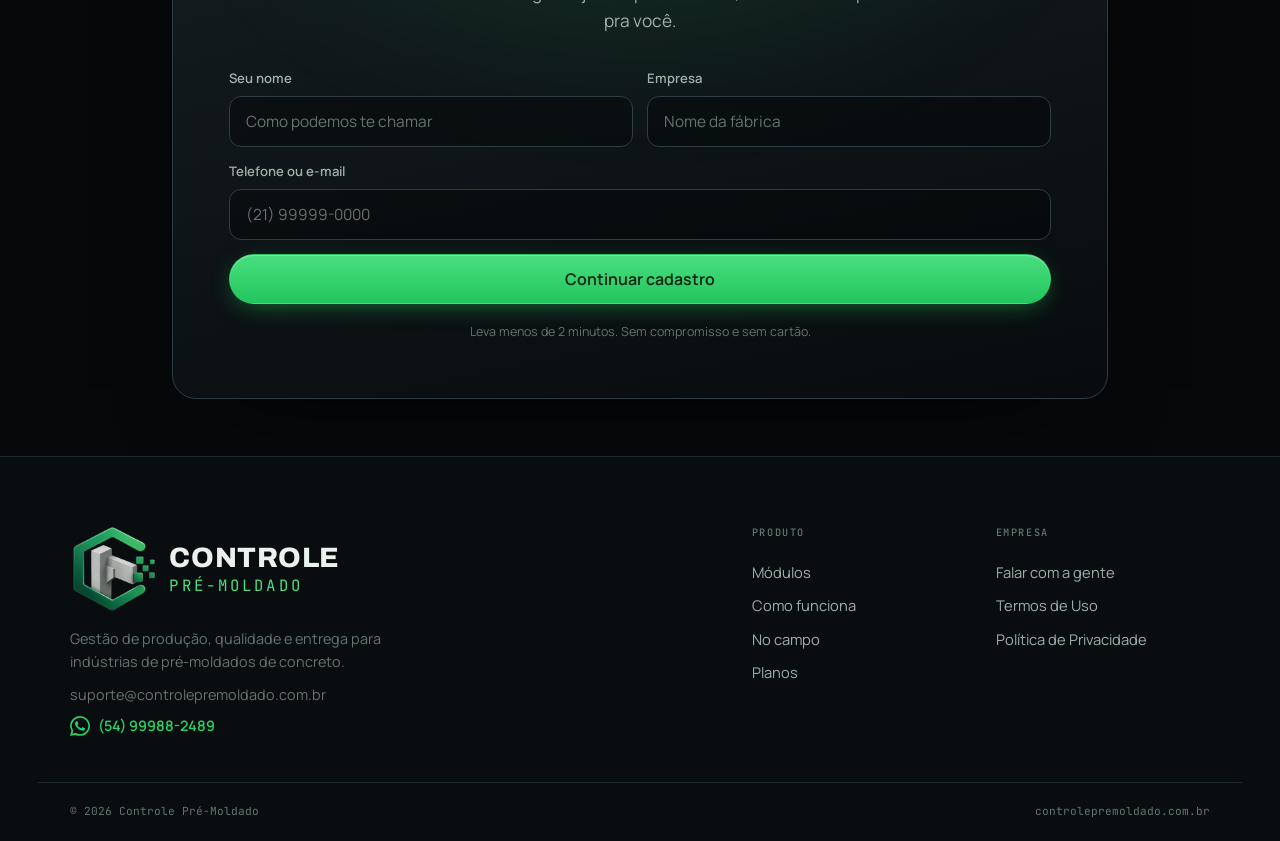
==== commit 2f63e791: "Troca e-mail de contato para suporte@controlepremoldado.com.br Co-Authored-By: Claude Sonnet 5.5 <no" ====
--- a/index.html
+++ b/index.html
@@ -647,7 +647,7 @@
       </div>
       <p>Gestão de produção, qualidade e entrega para indústrias de pré-moldados de concreto.</p>
       <p style="margin-top:10px">
-        <a href="mailto:contato@controlepremoldado.com.br">contato@controlepremoldado.com.br</a>
+        <a href="mailto:suporte@controlepremoldado.com.br">suporte@controlepremoldado.com.br</a>
       </p>
       <p style="margin-top:8px">
         <a class="f-whats" href="https://wa.me/5554999882489" target="_blank" rel="noopener"><svg viewBox="0 0 24 24" width="20" height="20" fill="currentColor" aria-hidden="true"><path d="M17.47 14.38c-.3-.15-1.76-.87-2.03-.97-.27-.1-.47-.15-.67.15-.2.3-.77.97-.94 1.17-.17.2-.35.22-.65.07-.3-.15-1.26-.46-2.4-1.48-.89-.79-1.49-1.77-1.66-2.07-.17-.3-.02-.46.13-.61.14-.13.3-.35.45-.52.15-.17.2-.3.3-.5.1-.2.05-.37-.02-.52-.08-.15-.67-1.61-.92-2.2-.24-.58-.49-.5-.67-.51h-.57c-.2 0-.52.07-.8.37-.27.3-1.04 1.02-1.04 2.48s1.07 2.88 1.21 3.08c.15.2 2.1 3.2 5.08 4.49.71.31 1.26.49 1.69.63.71.23 1.36.2 1.87.12.57-.09 1.76-.72 2.01-1.41.25-.7.25-1.29.17-1.41-.07-.12-.27-.2-.57-.35zM12.05 21.8h-.01a9.87 9.87 0 0 1-5.03-1.38l-.36-.21-3.74.98 1-3.65-.24-.37a9.86 9.86 0 0 1-1.51-5.26c0-5.45 4.44-9.88 9.89-9.88 2.64 0 5.12 1.03 6.99 2.9a9.82 9.82 0 0 1 2.89 6.99c0 5.45-4.44 9.88-9.88 9.88zm8.41-18.3A11.8 11.8 0 0 0 12.05 0C5.5 0 .16 5.34.16 11.89c0 2.1.55 4.14 1.59 5.95L.06 24l6.3-1.65a11.88 11.88 0 0 0 5.68 1.45h.01c6.55 0 11.89-5.34 11.89-11.89 0-3.18-1.24-6.16-3.48-8.41z"/></svg><span>(54) 99988-2489</span></a>
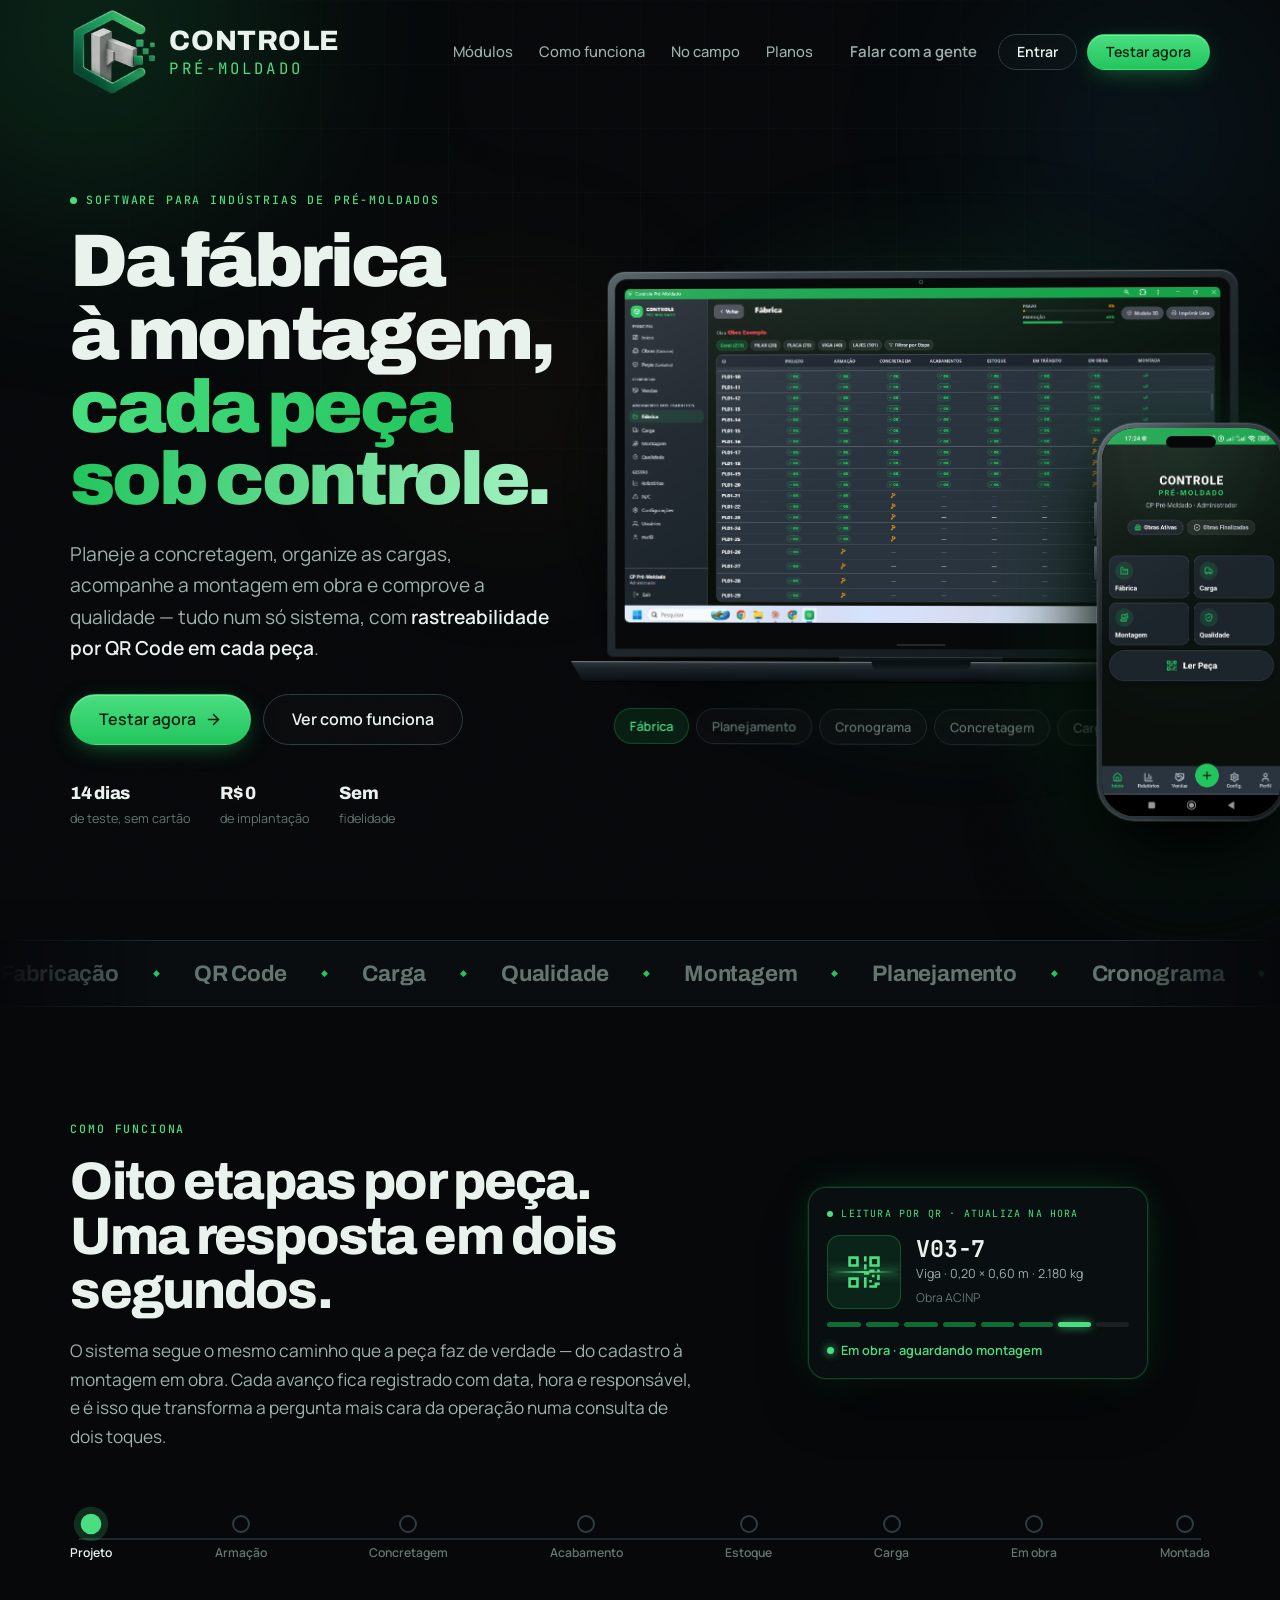
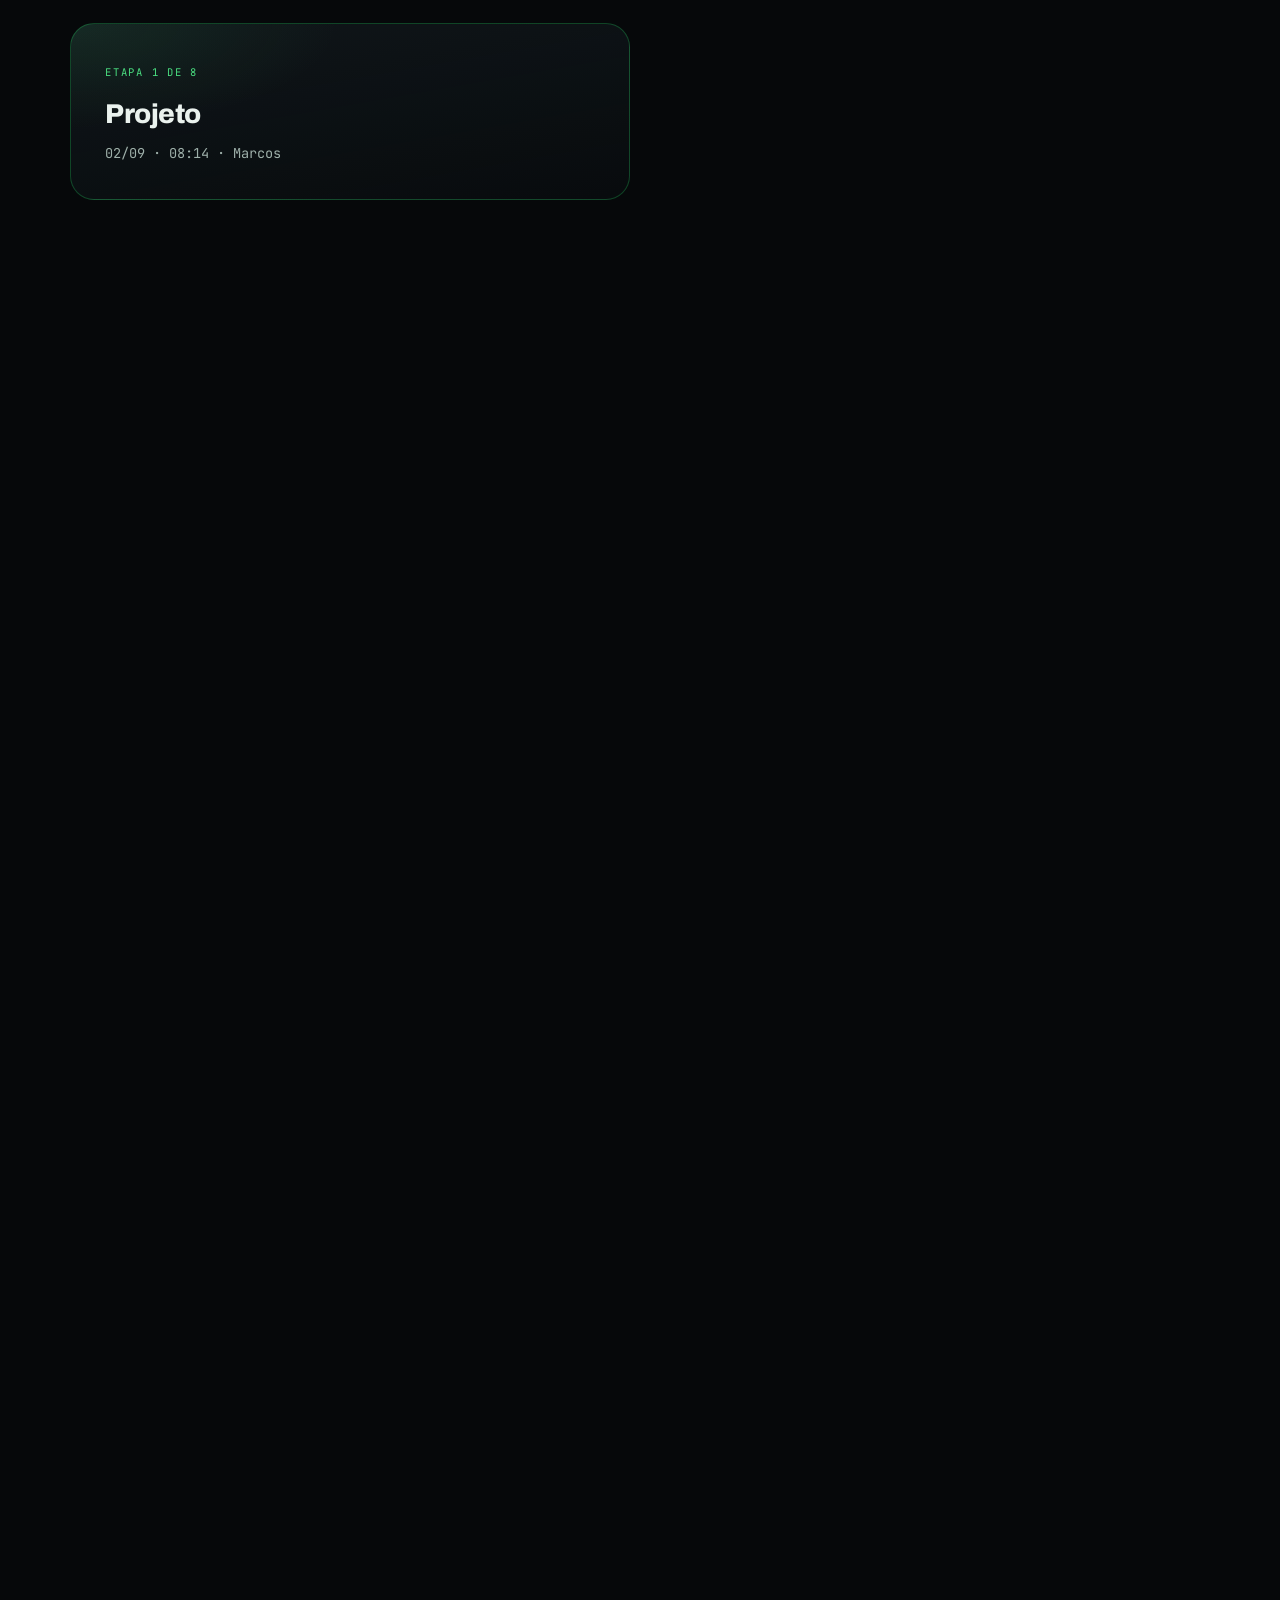
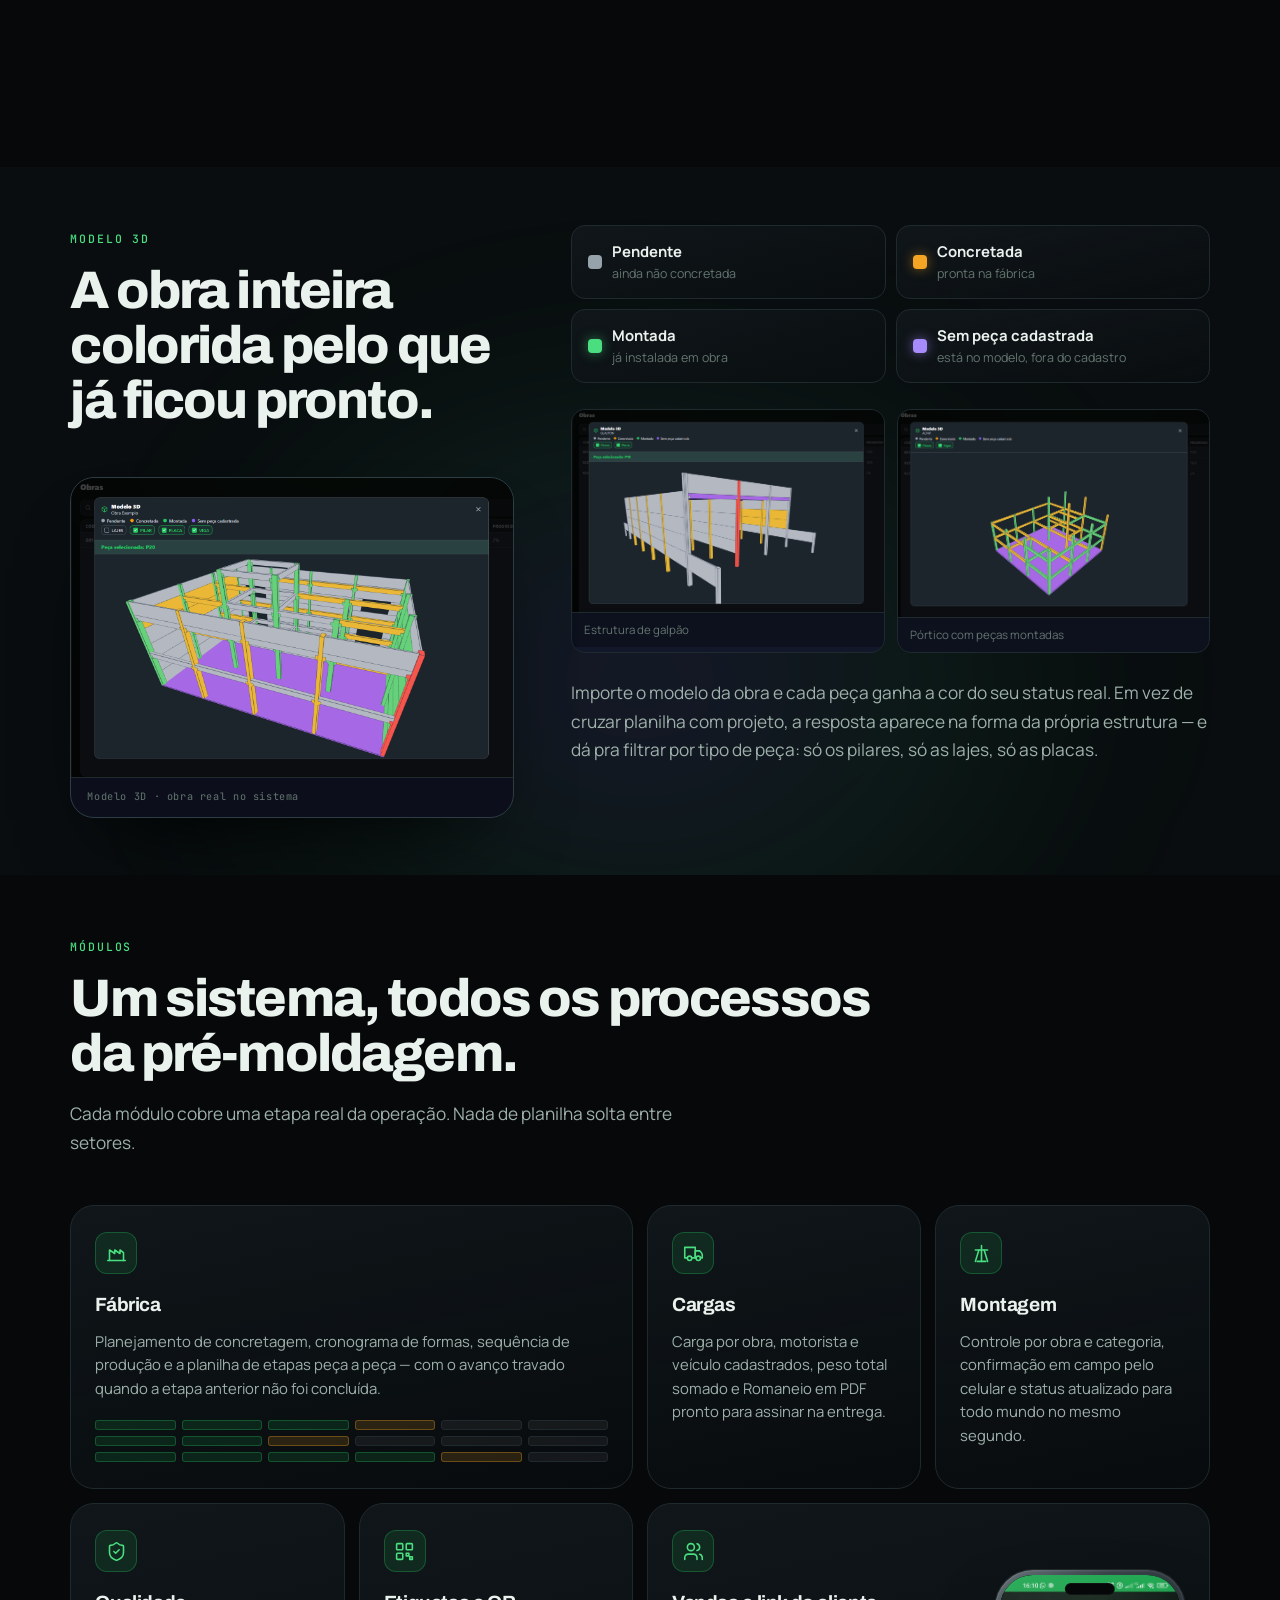
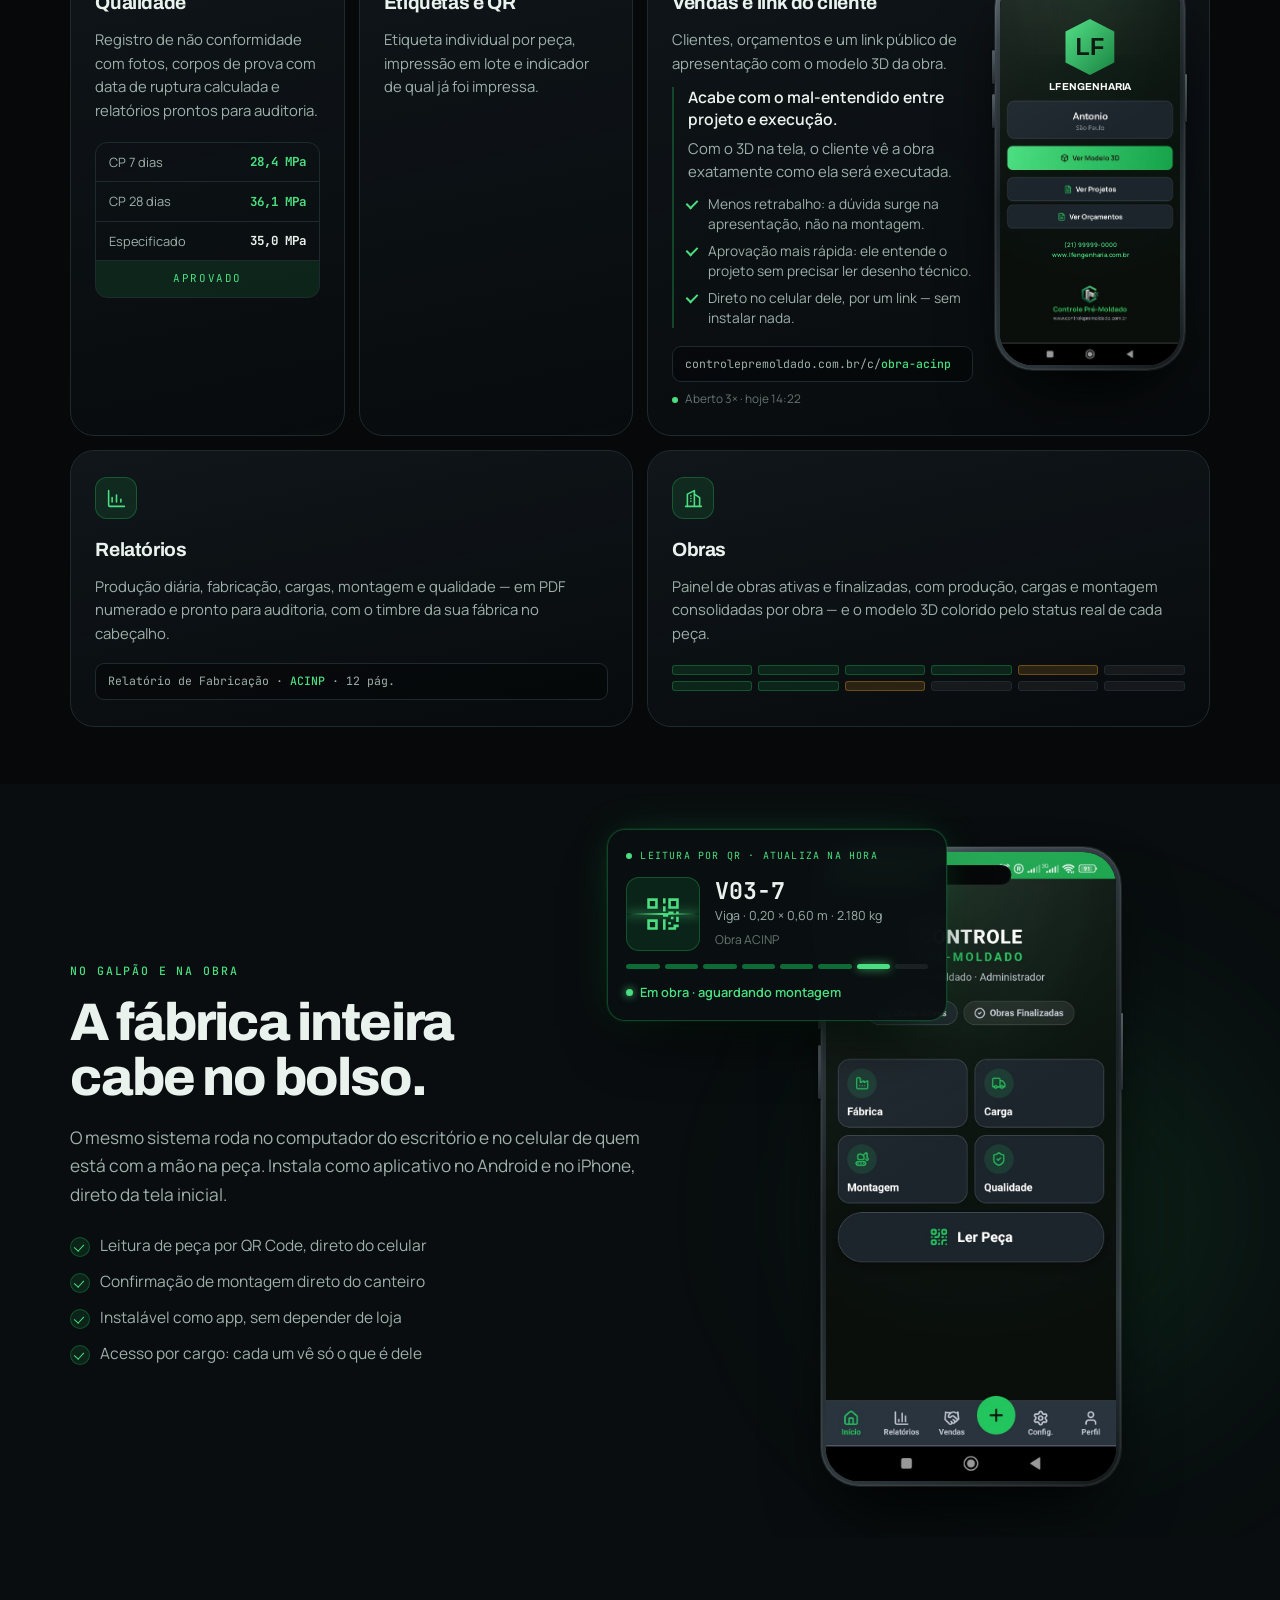
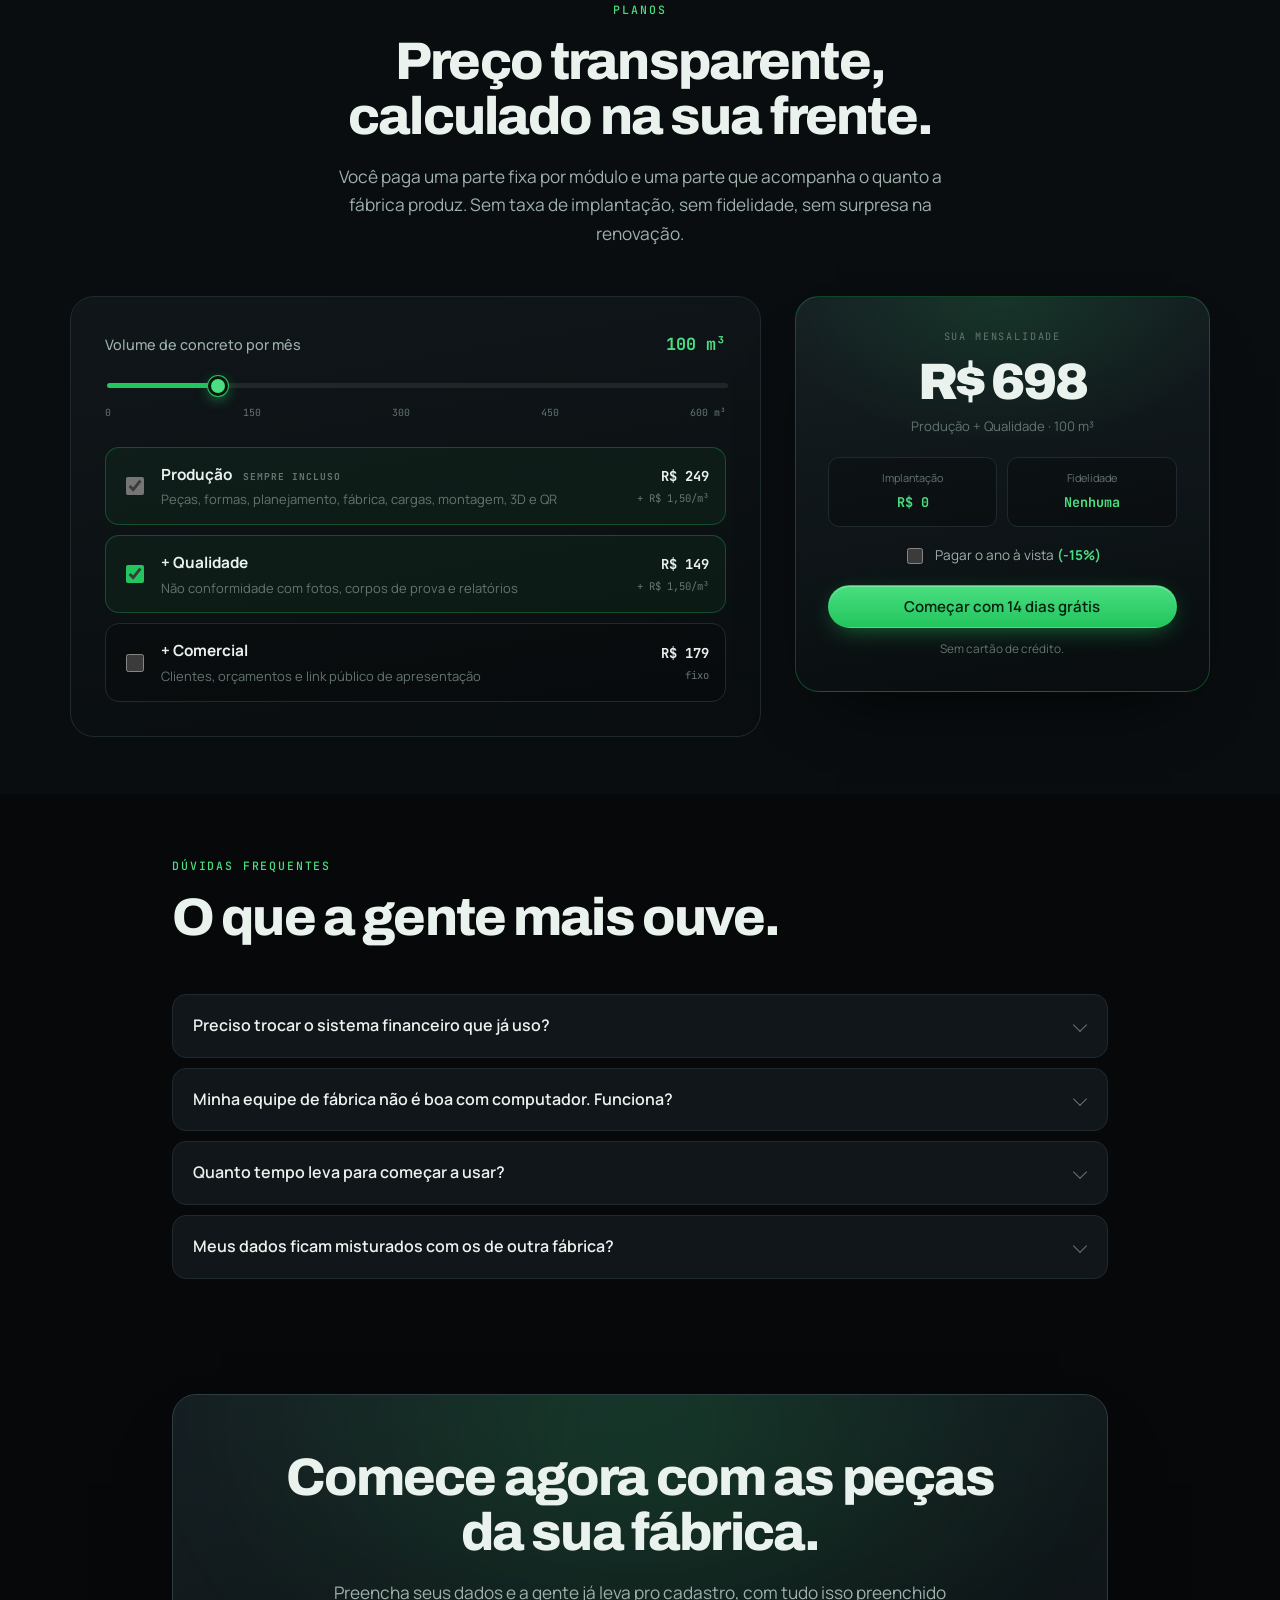
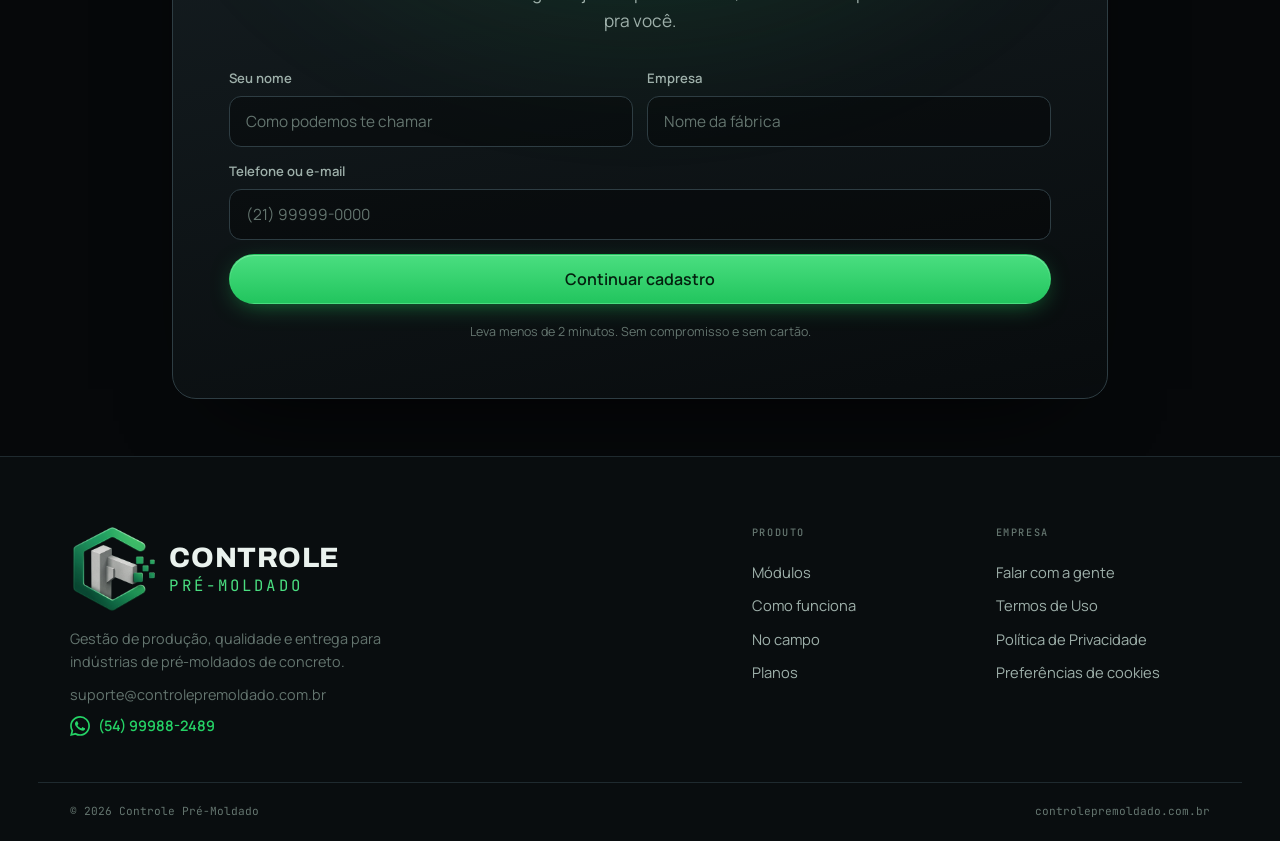
==== commit c6fc1e91: "Aviso de cookies e etiqueta do Google Ads (desligada até preencher o ID); política atualizada Co-Aut" ====
--- a/index.html
+++ b/index.html
@@ -667,6 +667,7 @@
         <a href="#contato" data-abrir-contato>Falar com a gente</a>
         <a href="termos.html">Termos de Uso</a>
         <a href="privacidade.html">Política de Privacidade</a>
+        <a href="privacidade.html#cookies" data-cookies-preferencias>Preferências de cookies</a>
       </div>
     </nav>
   </div>
@@ -714,5 +715,6 @@
 
 <script src="js/main.js"></script>
 <script src="js/rastreio.js"></script>
+<script src="js/anuncios.js"></script>
 </body>
 </html>
--- a/css/style.css
+++ b/css/style.css
@@ -1228,4 +1228,14 @@
 .msg-ok { text-align: center; padding: 10px 0 4px; }
 .msg-ok .msg-sub { margin-bottom: 20px; }
 body.msg-aberta { overflow: hidden; }
-@media (prefers-reduced-motion: reduce) { .msg-backdrop, .msg-card { animation: none; } }+@media (prefers-reduced-motion: reduce) { .msg-backdrop, .msg-card { animation: none; } }
+/* ═══════════ AVISO DE COOKIES ═══════════ */
+.cookie-aviso {
+  position: fixed; left: 16px; right: 16px; bottom: 16px; z-index: 200; max-width: 560px; margin-inline: auto;
+  display: flex; align-items: center; gap: 16px; flex-wrap: wrap; justify-content: space-between;
+  padding: 14px 16px; border: 1px solid var(--line); border-radius: 12px;
+  background: var(--deep); color: var(--text-2); box-shadow: 0 12px 40px rgba(0,0,0,.5);
+}
+.cookie-aviso p { margin: 0; font-size: 0.86rem; flex: 1 1 260px; }
+.cookie-aviso a { color: var(--green-bright); text-decoration: underline; }
+.cookie-aviso-acoes { display: flex; gap: 8px; }
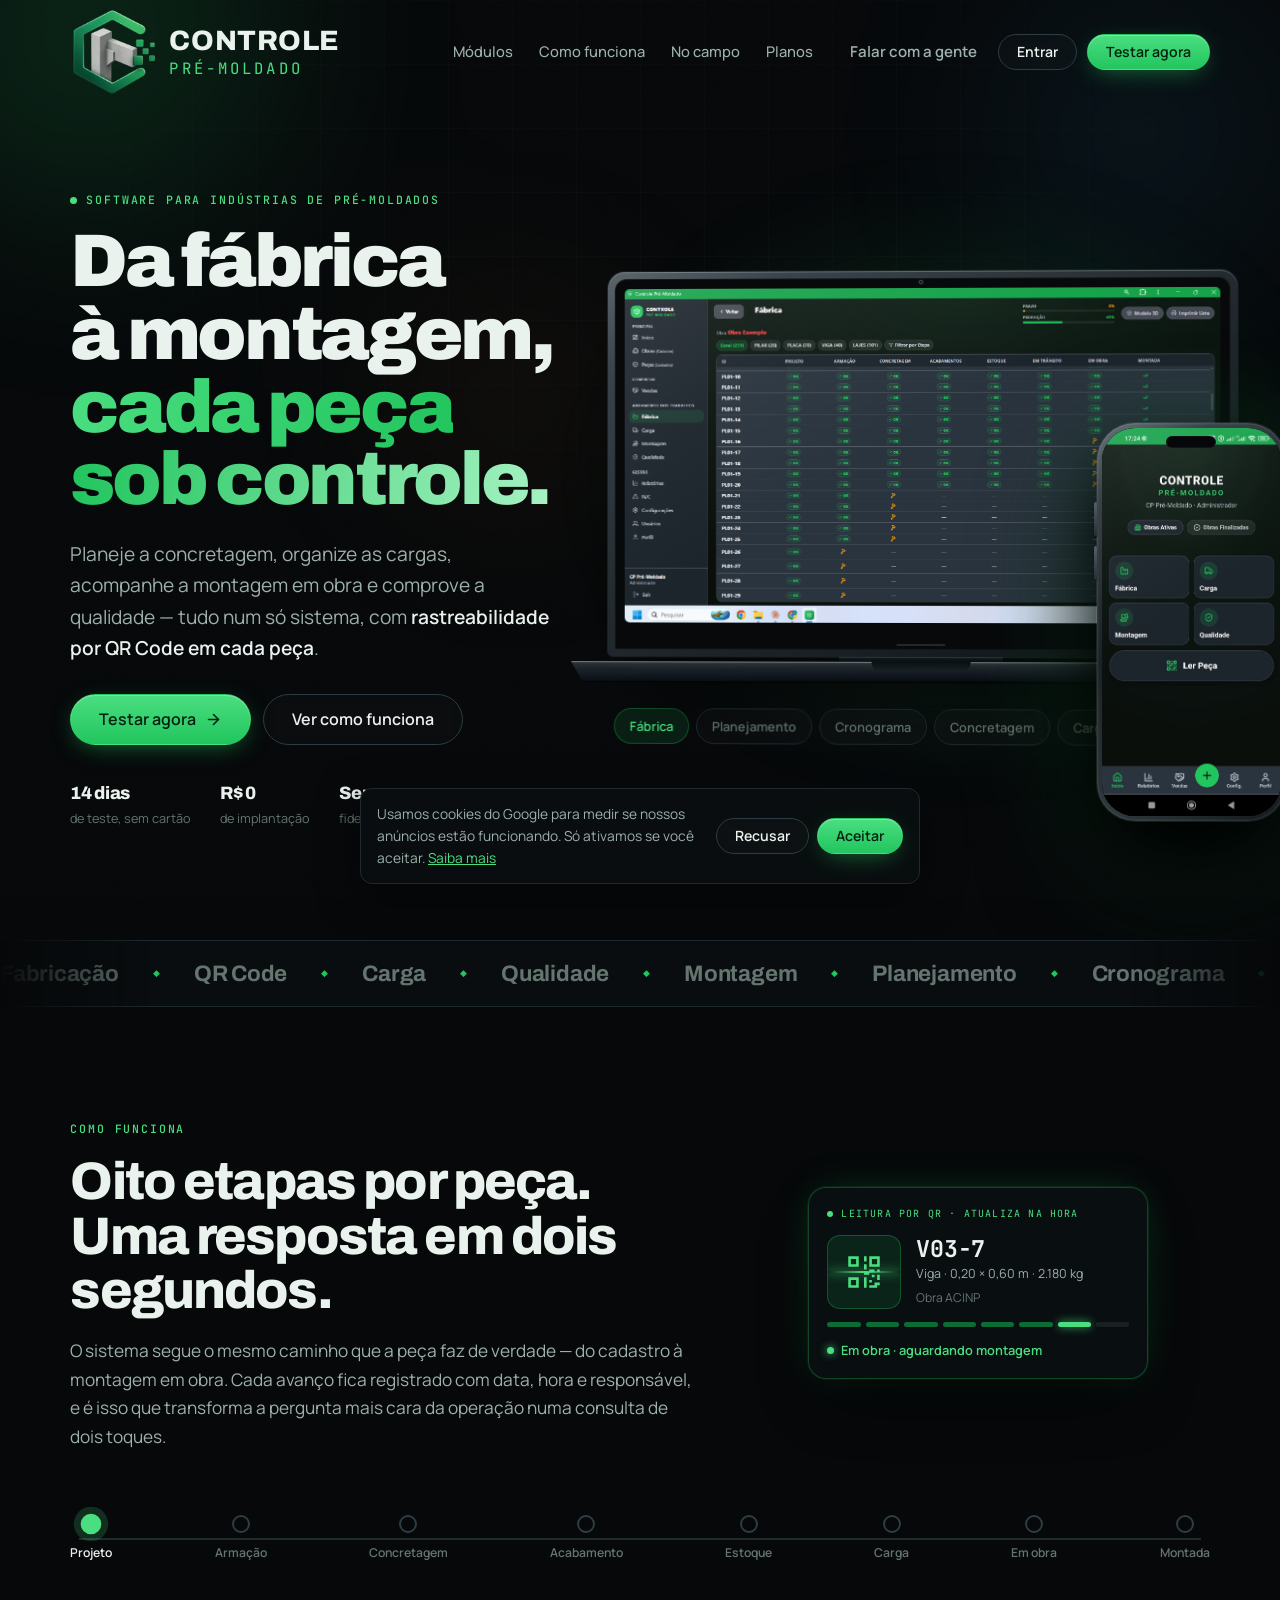
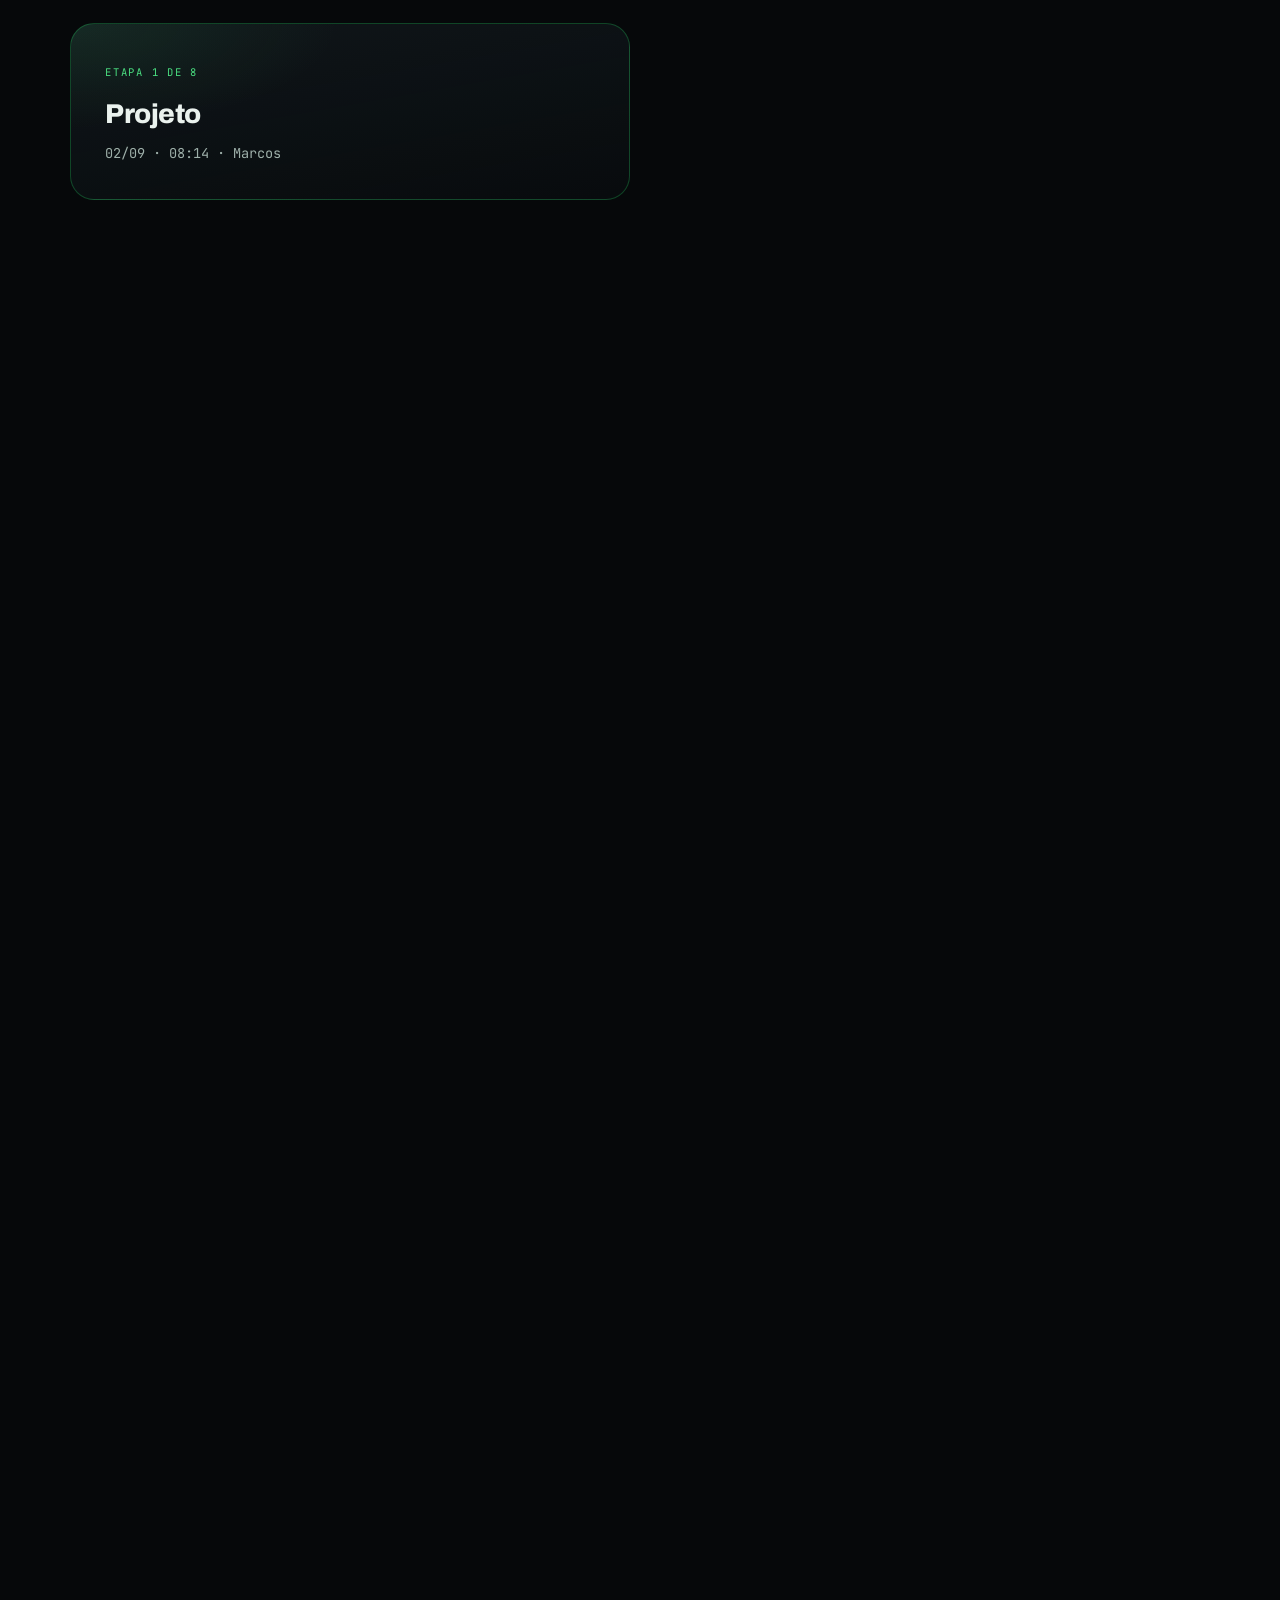
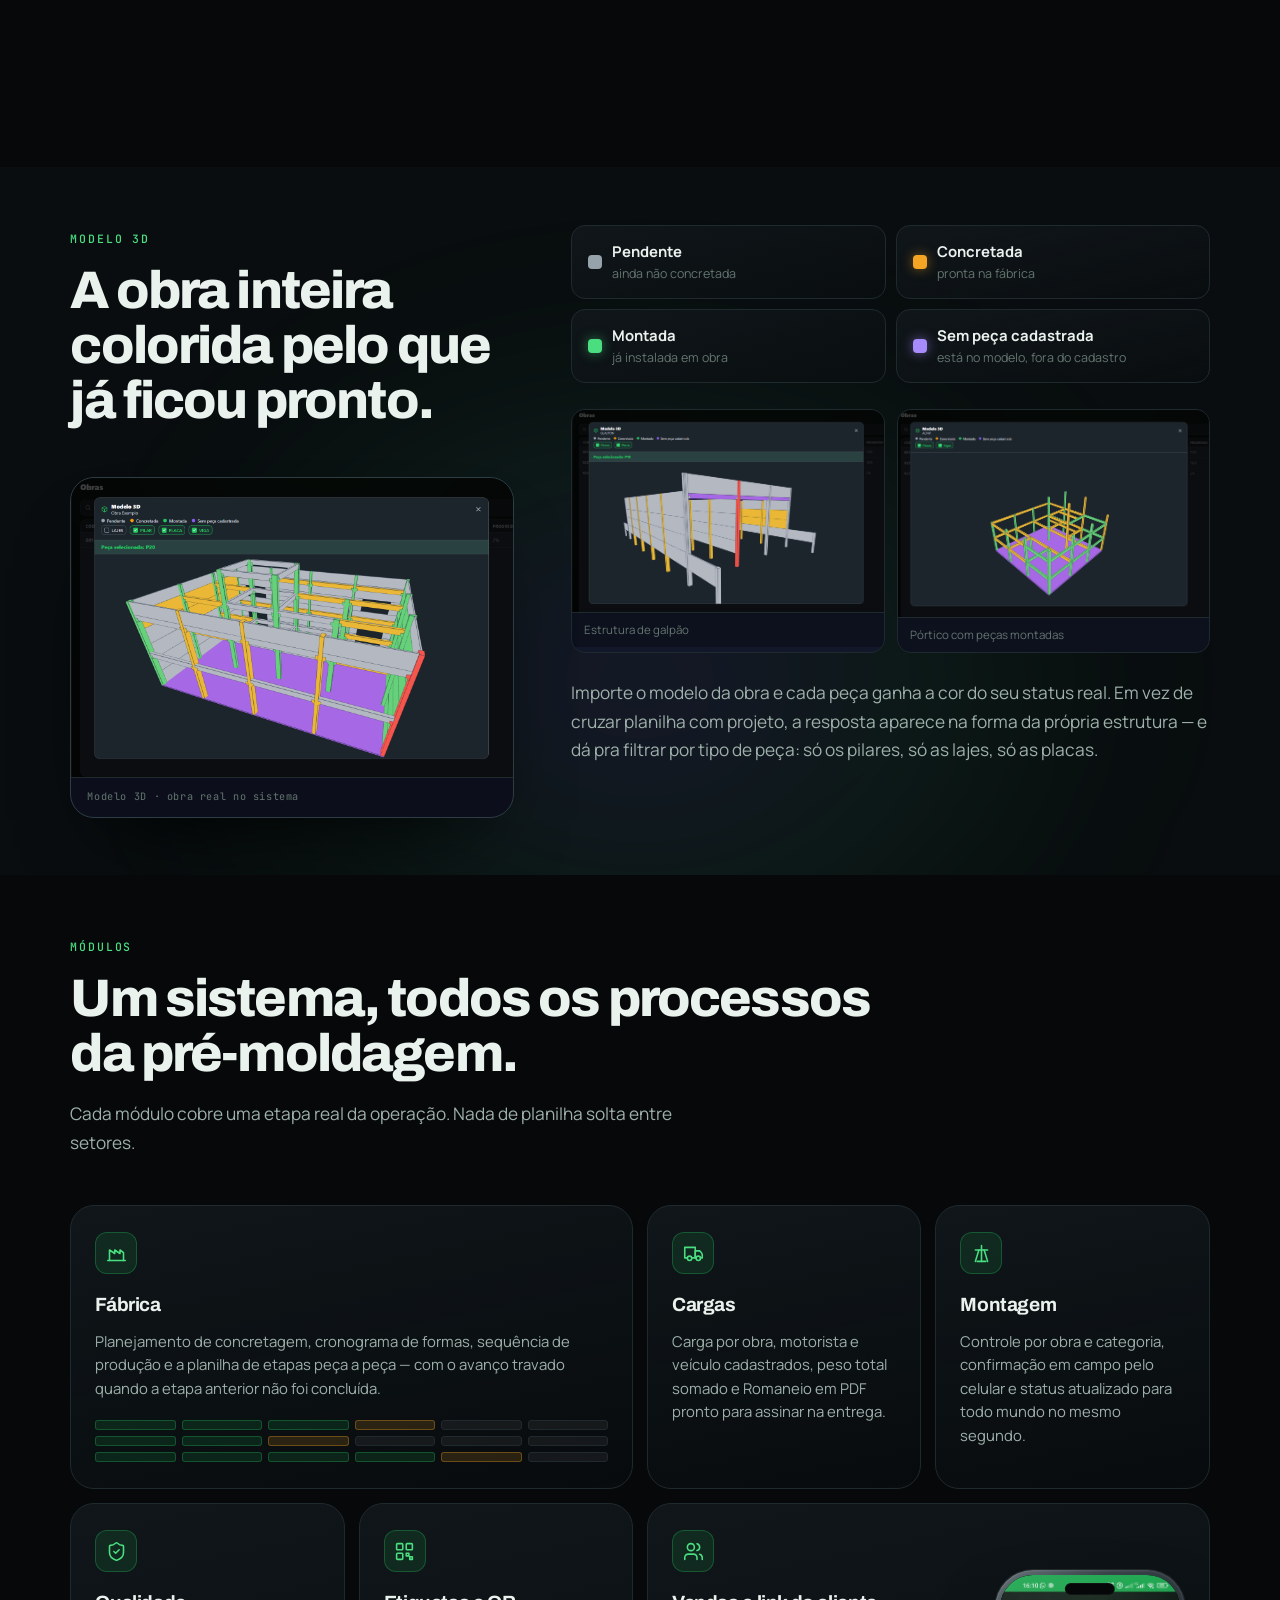
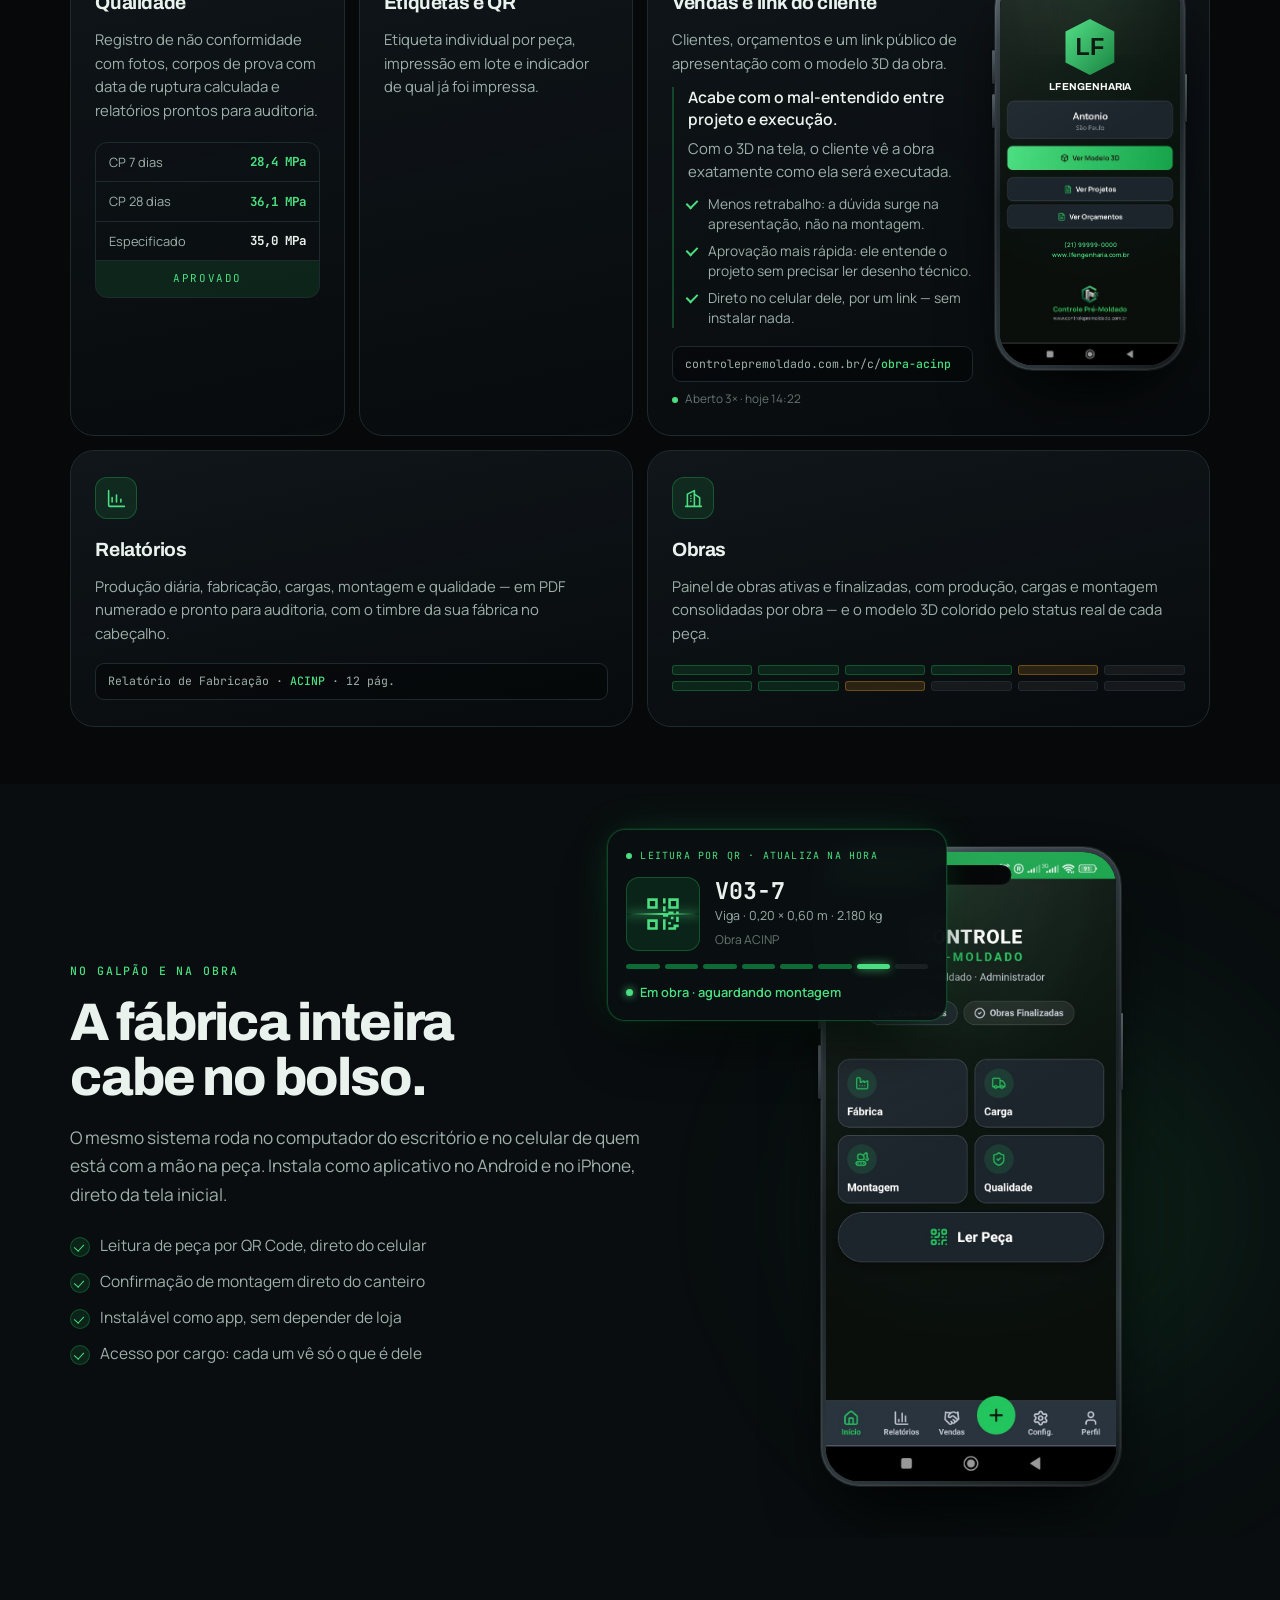
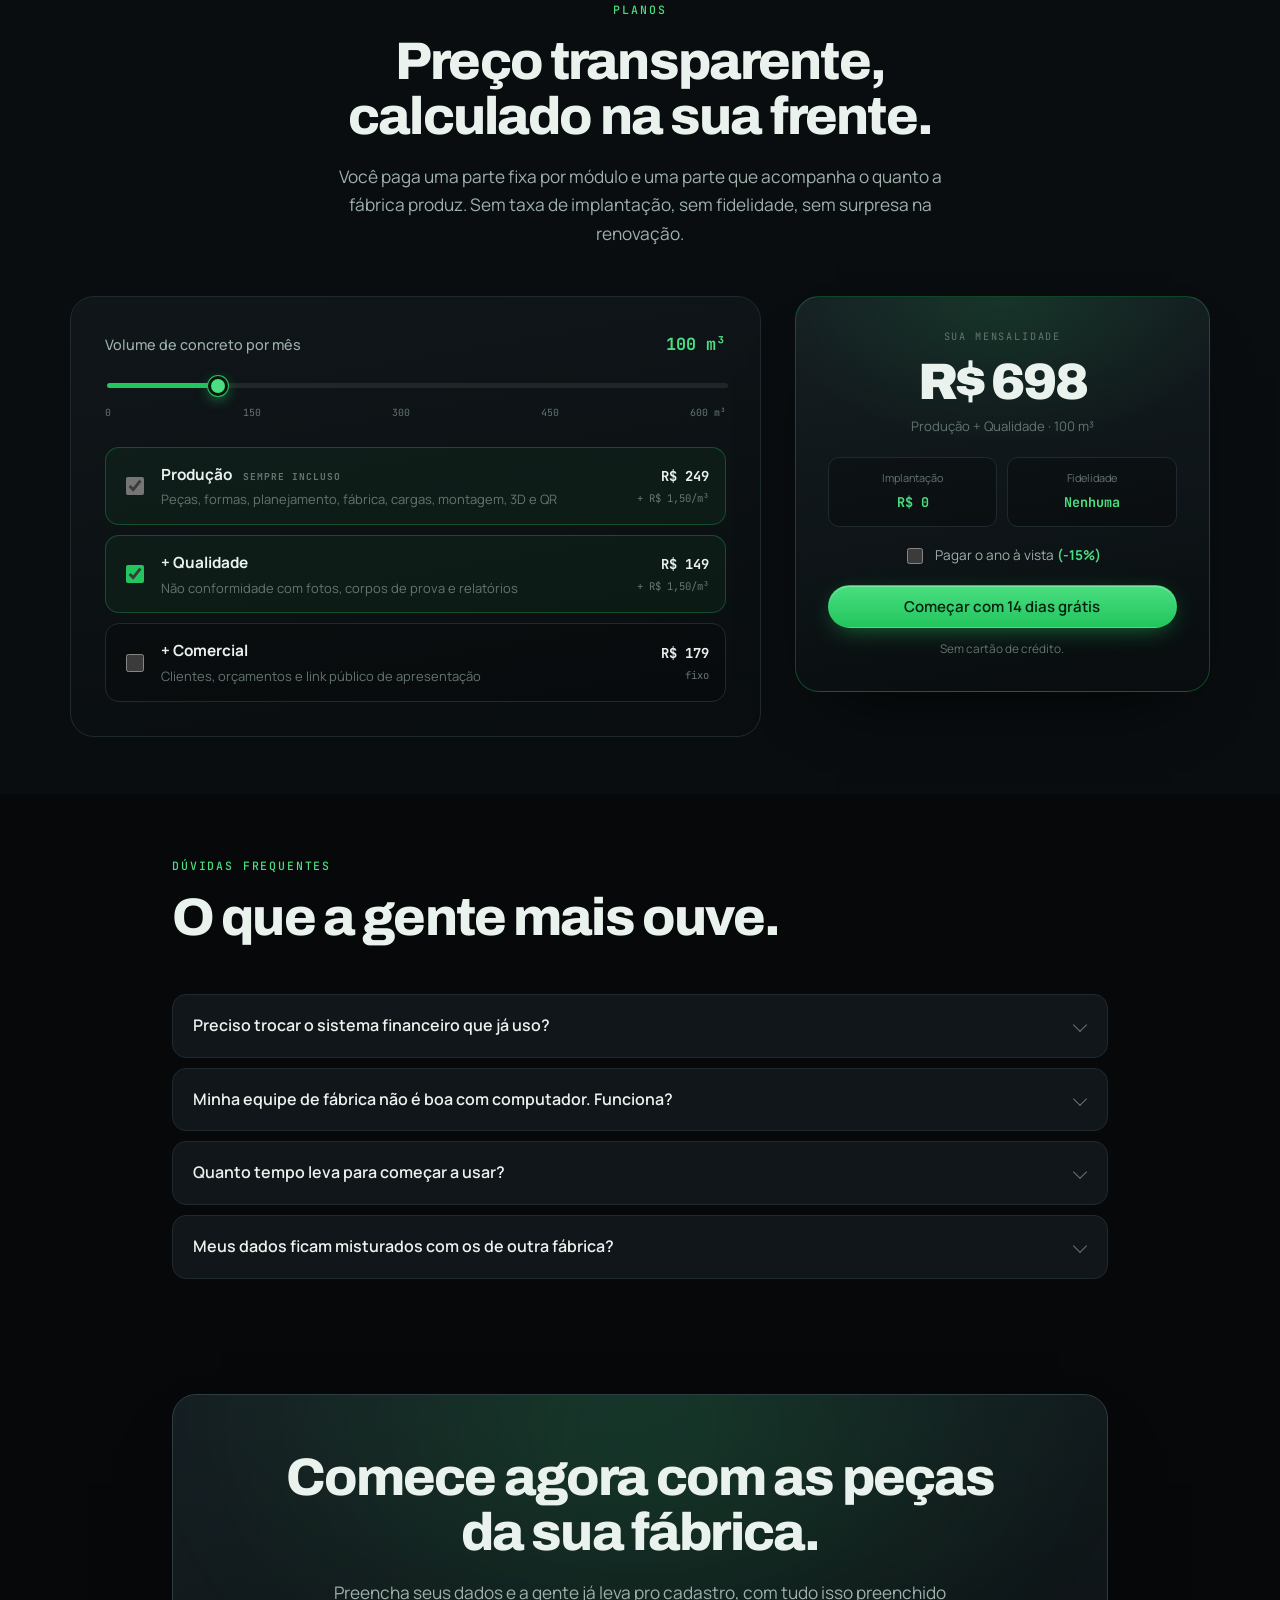
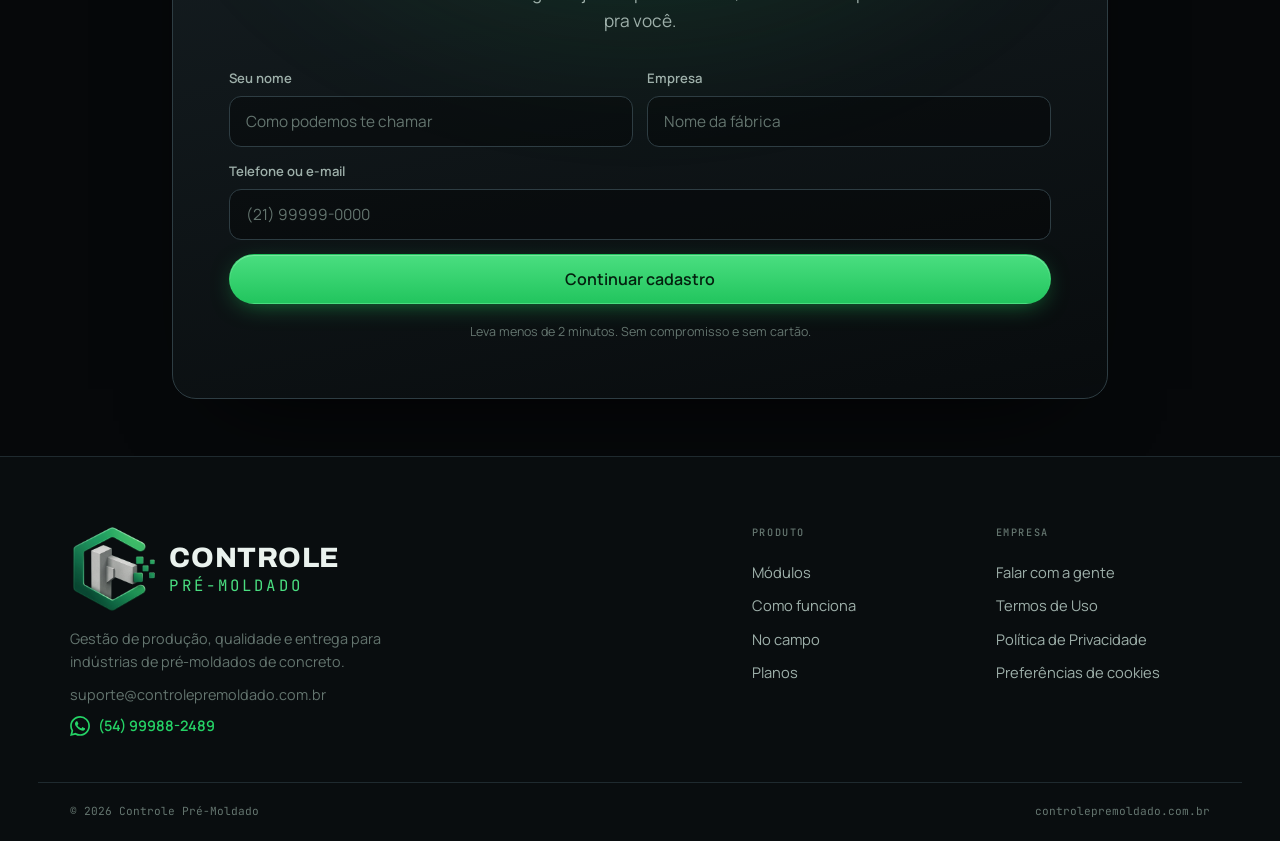
==== commit c58af03a: "Favicon: tamanhos aceitos pelo Google (48/96/192) + favicon.ico na raiz O favicon antigo era 64x64 (" ====
--- a/index.html
+++ b/index.html
@@ -6,8 +6,10 @@
 <title>Controle Pré-Moldado — Da fábrica à montagem, cada peça sob controle</title>
 <meta name="description" content="Software de gestão para indústrias de pré-moldados de concreto. Planejamento de concretagem, cronograma de formas, cargas, montagem em obra e controle de qualidade — com rastreabilidade por QR Code em cada peça.">
 <meta name="theme-color" content="#06080A">
-<link rel="icon" href="assets/favicon.png" type="image/png">
-<link rel="apple-touch-icon" href="assets/apple-touch-icon.png">
+<link rel="icon" href="/favicon.ico" sizes="48x48">
+<link rel="icon" href="/assets/favicon-96.png" type="image/png" sizes="96x96">
+<link rel="icon" href="/assets/favicon-192.png" type="image/png" sizes="192x192">
+<link rel="apple-touch-icon" href="/assets/apple-touch-icon.png">
 <link rel="canonical" href="https://www.controlepremoldado.com.br/">
 
 <meta property="og:type" content="website">
